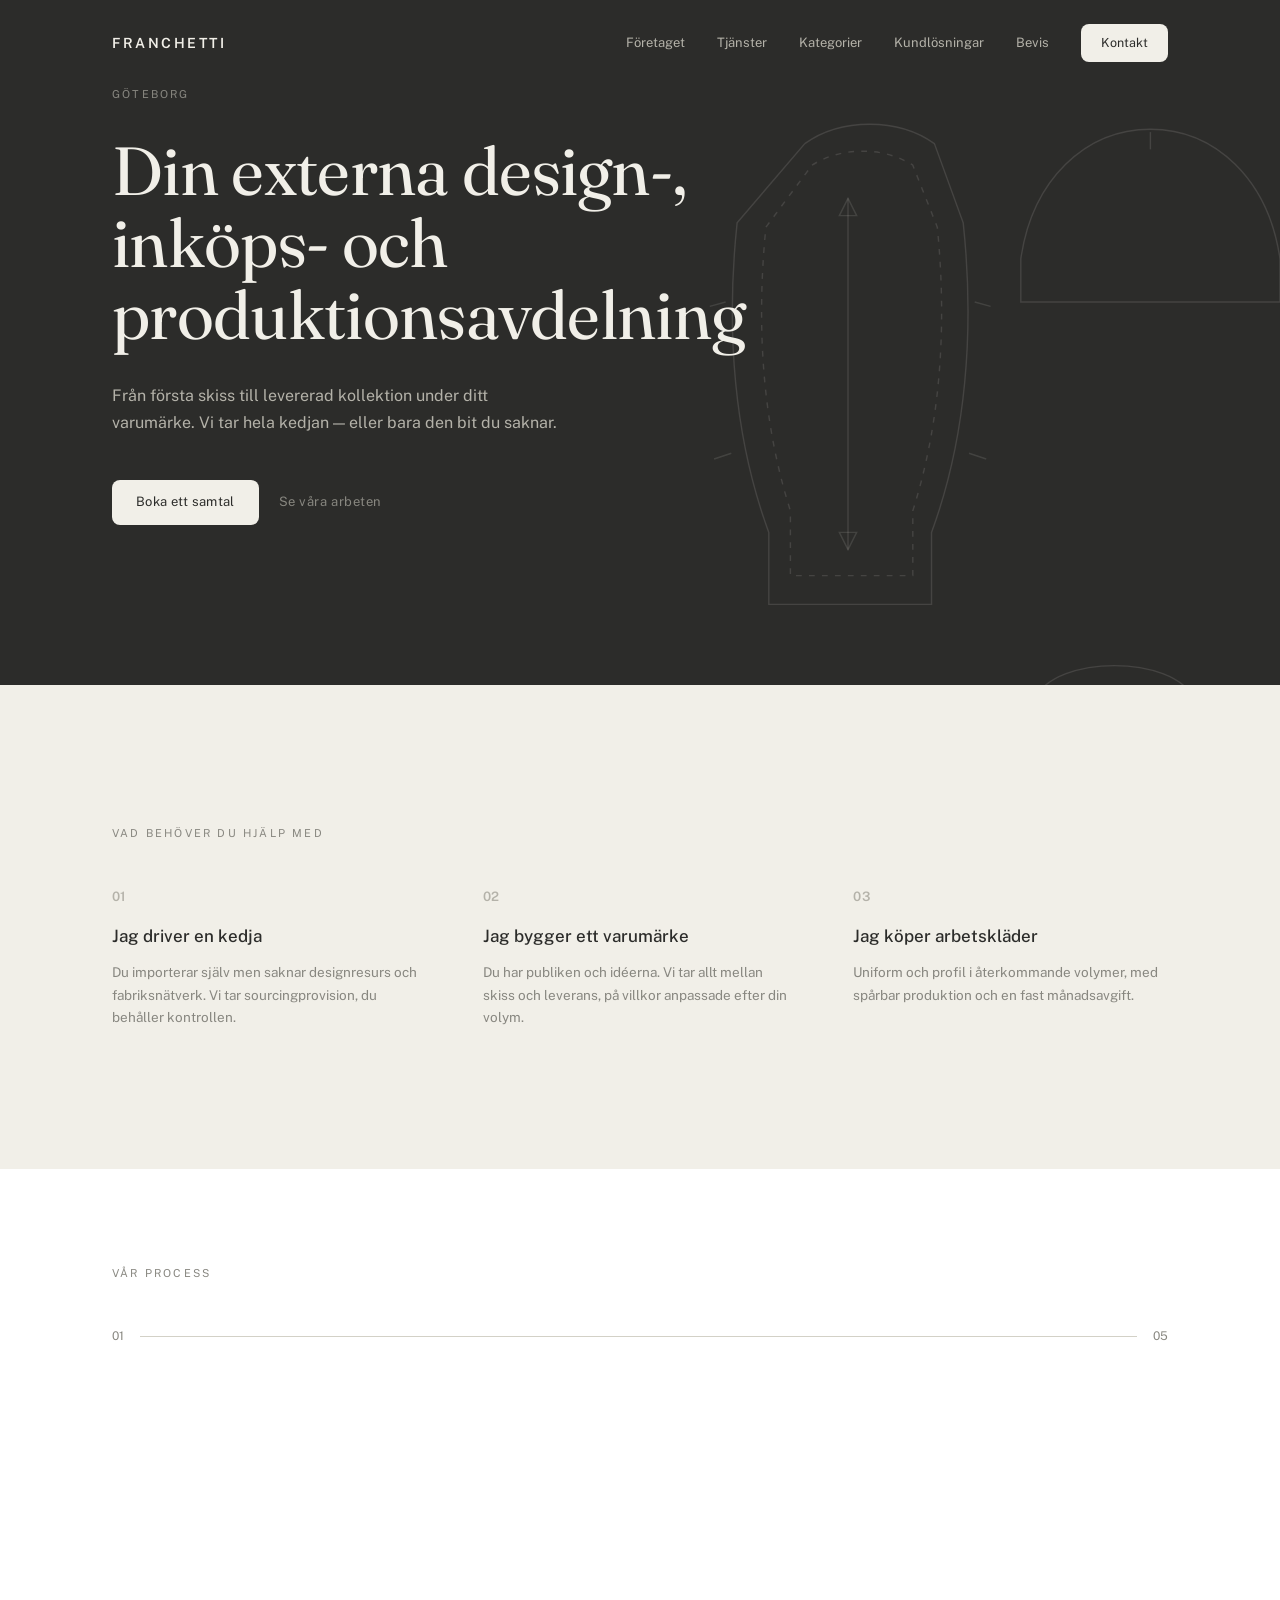
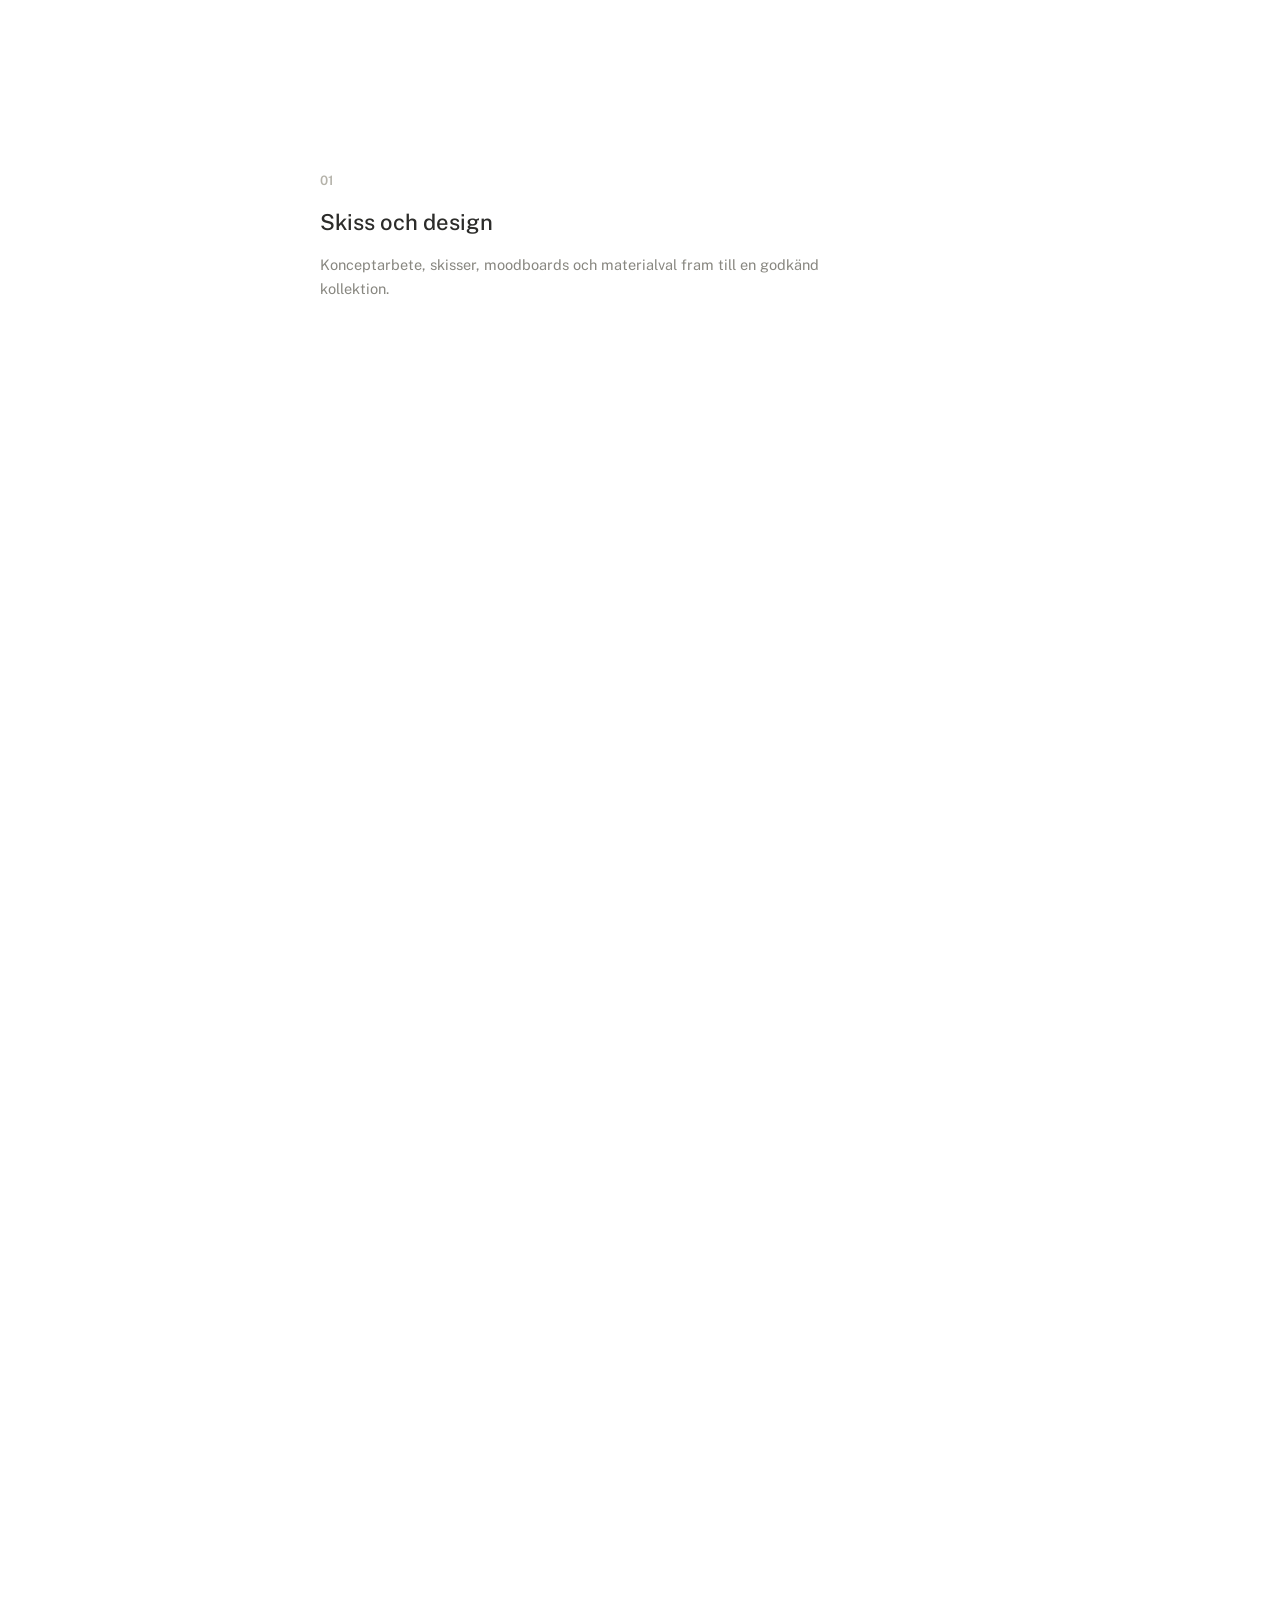
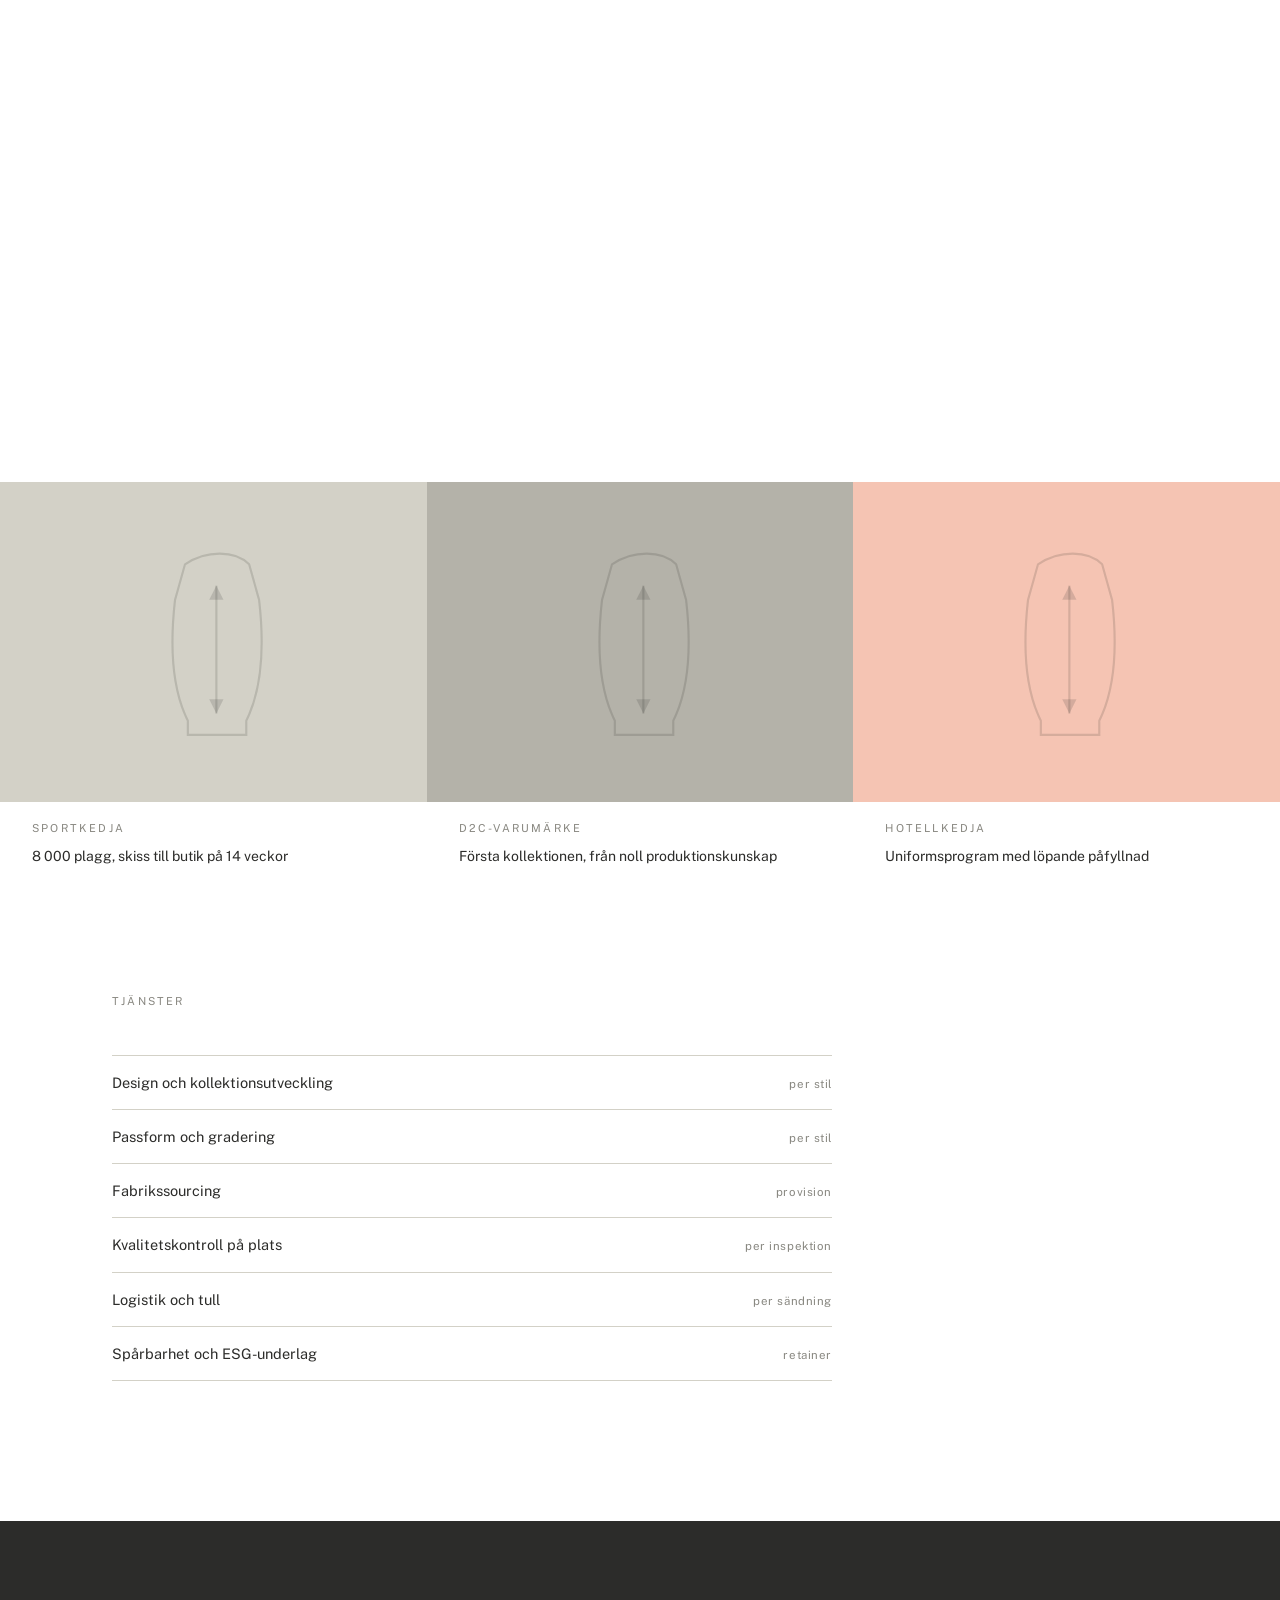
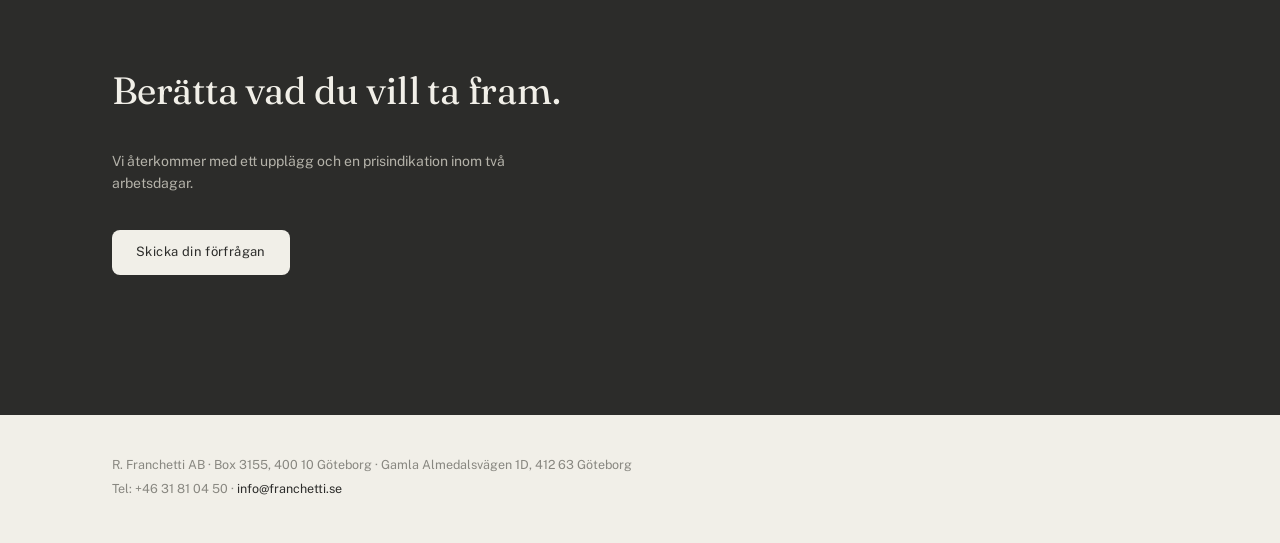
==== index.html @ 8bca6203 "Initial commit of Franchetti website Co-Authored-By: Claude Sonnet 5 <noreply@anthropic.com>" ====
<!DOCTYPE html>
<html lang="sv">
<head>
<meta charset="UTF-8">
<script>
(function(){
  var html = document.documentElement;
  html.classList.add('js');
  if (window.matchMedia && matchMedia('(prefers-reduced-motion: reduce)').matches) {
    html.classList.add('reduced-motion');
  }
})();
</script>
<meta name="viewport" content="width=device-width, initial-scale=1.0">
<link rel="icon" type="image/svg+xml" href="data:image/svg+xml,%3Csvg%20xmlns%3D%27http%3A//www.w3.org/2000/svg%27%20viewBox%3D%270%200%2032%2032%27%3E%3Crect%20width%3D%2732%27%20height%3D%2732%27%20rx%3D%277%27%20fill%3D%27%232C2C2A%27/%3E%3Cpath%20d%3D%27M16%207%20L16%2025%27%20stroke%3D%27%23F1EFE8%27%20stroke-width%3D%272%27/%3E%3Cpath%20d%3D%27M16%207%20L12.5%2013%20L19.5%2013%20Z%27%20fill%3D%27%23F1EFE8%27/%3E%3Cpath%20d%3D%27M16%2025%20L12.5%2019%20L19.5%2019%20Z%27%20fill%3D%27%23F1EFE8%27/%3E%3C/svg%3E">
<title>Franchetti — Design-, inköps- och produktionspartner för klädmärken</title>
<meta name="description" content="Franchetti är en svensk private label-partner baserad i Göteborg. Vi hjälper klädföretag att utveckla, sourca och producera kollektioner under eget varumärke — design, fabrikssourcing, kvalitetskontroll och logistik i en helhet.">
<link rel="preconnect" href="https://fonts.googleapis.com">
<link rel="preconnect" href="https://fonts.gstatic.com" crossorigin>
<link href="https://fonts.googleapis.com/css2?family=Public+Sans:wght@400;500;600&family=Fraunces:opsz,wght@9..144,300..560&display=swap" rel="stylesheet">
<link rel="stylesheet" href="style.css">

<!-- Grundläggande Organization-schema. Lägg till "logo" och "foundingDate"
     när ni har en riktig logotyp-URL och har verifierat grundåret. -->
<script type="application/ld+json">
{
  "@context": "https://schema.org",
  "@type": "Organization",
  "name": "R. Franchetti AB",
  "url": "https://franchetti.se",
  "description": "Svensk private label-partner för design, produktutveckling, sourcing och produktion av kläder. Baserad i Göteborg.",
  "address": {
    "@type": "PostalAddress",
    "streetAddress": "Gamla Almedalsvägen 1D",
    "postalCode": "412 63",
    "addressLocality": "Göteborg",
    "addressCountry": "SE"
  },
  "telephone": "+46-31-810450",
  "email": "info@franchetti.se"
}
</script>

<script type="application/ld+json">
{
  "@context": "https://schema.org",
  "@type": "LocalBusiness",
  "name": "R. Franchetti AB",
  "url": "https://franchetti.se",
  "telephone": "+46-31-810450",
  "email": "info@franchetti.se",
  "address": {
    "@type": "PostalAddress",
    "streetAddress": "Gamla Almedalsvägen 1D",
    "postalCode": "412 63",
    "addressLocality": "Göteborg",
    "addressCountry": "SE"
  }
}
</script>

<!-- FAQPage-schema. Frågorna speglar innehåll som redan finns på sajten
     (tjänster.html, kundlösningar.html, kategorier.html, kontakt.html) —
     inga nya påståenden, bara samma fakta i fråga/svar-format. -->
<script type="application/ld+json">
{
  "@context": "https://schema.org",
  "@type": "FAQPage",
  "mainEntity": [
    {
      "@type": "Question",
      "name": "Vad gör Franchetti?",
      "acceptedAnswer": {
        "@type": "Answer",
        "text": "Franchetti är en Göteborgsbaserad private label-partner för klädföretag: design, produktutveckling, fabrikssourcing, kvalitetskontroll, logistik och hållbarhetsdokumentation, levererat under kundens eget varumärke."
      }
    },
    {
      "@type": "Question",
      "name": "Tar Franchetti hela kollektioner eller bara delar av processen?",
      "acceptedAnswer": {
        "@type": "Answer",
        "text": "Båda delarna. Franchetti tar hela kedjan från skiss till levererad kollektion, eller bara den del kunden saknar, till exempel enbart fabrikssourcing eller enbart kvalitetskontroll."
      }
    },
    {
      "@type": "Question",
      "name": "Vilka klädkategorier jobbar Franchetti med?",
      "acceptedAnswer": {
        "@type": "Answer",
        "text": "Sex kategorier: damkläder, herrkläder, barnkläder, sportkläder, ytterkläder samt underkläder och accessoarer."
      }
    },
    {
      "@type": "Question",
      "name": "Vilka tjänster erbjuder Franchetti?",
      "acceptedAnswer": {
        "@type": "Answer",
        "text": "Design och kollektionsutveckling, passform och gradering, fabrikssourcing, kvalitetskontroll på plats, logistik och tull, samt spårbarhet och ESG-underlag för hållbarhetsrapportering."
      }
    },
    {
      "@type": "Question",
      "name": "Vilka kundlösningar erbjuder Franchetti?",
      "acceptedAnswer": {
        "@type": "Answer",
        "text": "Tre spår: Agentmodellen för kedjor med egen import, Grossist 2.0 för växande varumärken utan egen importkapacitet, och Retainer för uniform- och arbetsklädeskunder med återkommande volymer."
      }
    },
    {
      "@type": "Question",
      "name": "Hur startar man ett projekt med Franchetti?",
      "acceptedAnswer": {
        "@type": "Answer",
        "text": "Via kontaktformuläret eller e-post till info@franchetti.se. Franchetti återkommer med ett upplägg och en prisindikation inom två arbetsdagar."
      }
    },
    {
      "@type": "Question",
      "name": "Var är Franchetti baserat?",
      "acceptedAnswer": {
        "@type": "Answer",
        "text": "Franchetti har sin verksamhet på Gamla Almedalsvägen 1D, 412 63 Göteborg, Sverige."
      }
    },
    {
      "@type": "Question",
      "name": "Hur kontaktar man Franchetti?",
      "acceptedAnswer": {
        "@type": "Answer",
        "text": "Telefon +46 31 81 04 50 eller e-post info@franchetti.se."
      }
    }
  ]
}
</script>
</head>
<body>

<a class="skip-link" href="#main">Hoppa till innehåll</a>

<header class="site-header">
  <div class="wrap header-inner">
    <a href="/" class="wordmark">FRANCHETTI</a>
    <nav aria-label="Huvudmeny">
      <a href="/foretaget.html">Företaget</a>
      <a href="/tjanster.html">Tjänster</a>
      <a href="/kategorier.html">Kategorier</a>
      <a href="/kundlosningar.html">Kundlösningar</a>
      <a href="/bevis.html">Bevis</a>
      <a href="/kontakt.html" class="nav-cta">Kontakt</a>
    </nav>
  </div>
</header>

<main id="main">

  <section class="hero">
    <!-- Decorative pattern-piece linework: real garment construction geometry
         (bodice block, sleeve cap, collar — grainline, notches, seam
         allowance), not stock imagery or an illustration of a product.
         Inert without JS: renders fully drawn-in at low opacity. -->
    <svg class="hero-motif" viewBox="0 0 500 600" aria-hidden="true" focusable="false">
      <!-- Bodice front block -->
      <path id="motif-bodice" class="hero-motif-line" d="M170,40 C195,22 235,22 260,40 L280,95 C288,170 282,245 258,310 L258,360 L145,360 L145,310 C121,245 115,170 123,95 Z" stroke-width="1.25" />
      <!-- Seam allowance, marked inside the cut line (static, not drawn-on) -->
      <path class="hero-motif-line hero-motif-dashed" d="M175,55 C195,42 225,42 245,55 L262,98 C269,168 264,235 245,295 L245,340 L160,340 L160,295 C141,235 136,168 143,98 Z" stroke-dasharray="4 5" />
      <!-- Grainline, arrowed both ends per pattern-making convention -->
      <path id="motif-grainline" class="hero-motif-line" d="M200,78 L200,322" />
      <path class="hero-motif-line" d="M200,78 L194,90 L206,90 Z" fill="rgba(241,239,232,.12)" stroke="none" />
      <path class="hero-motif-line" d="M200,322 L194,310 L206,310 Z" fill="rgba(241,239,232,.12)" stroke="none" />
      <!-- Notches -->
      <path class="hero-motif-line" d="M115,150 L104,153" />
      <path class="hero-motif-line" d="M288,150 L299,153" />
      <path class="hero-motif-line" d="M119,255 L107,259" />
      <path class="hero-motif-line" d="M284,255 L296,259" />
      <!-- Sleeve cap -->
      <g transform="translate(320,30)">
        <path id="motif-sleeve" class="hero-motif-line" d="M0,90 C8,35 45,0 90,0 C135,0 172,35 180,90 L180,120 L0,120 Z" stroke-width="1.25" />
        <path class="hero-motif-line" d="M90,2 L90,14" />
      </g>
      <!-- Collar -->
      <g transform="translate(330,400)">
        <path id="motif-collar" class="hero-motif-line" d="M0,25 C15,-5 95,-5 110,25 C98,42 82,50 55,50 C28,50 12,42 0,25 Z" stroke-width="1.25" />
      </g>
    </svg>
    <div class="wrap">
      <p class="eyebrow">Göteborg</p>
      <h1>Din externa design-, inköps- och produktionsavdelning</h1>
      <p class="hero-lead">Från första skiss till levererad kollektion under ditt varumärke. Vi tar hela kedjan — eller bara den bit du saknar.</p>
      <div class="hero-actions">
        <a href="/kontakt.html" class="link-cta light">Boka ett samtal</a>
        <a href="/bevis.html" class="link-quiet">Se våra arbeten</a>
      </div>
    </div>
    <!-- Statistikrad borttagen tills verifierade tal finns (grundår, antal fabriker, ledtid) — se README.md -->
  </section>

  <section class="segments" aria-labelledby="segments-heading">
    <div class="wrap">
      <h2 id="segments-heading" class="eyebrow-heading">Vad behöver du hjälp med</h2>
      <div class="segment-grid">
        <article>
          <span class="segment-num">01</span>
          <h3>Jag driver en kedja</h3>
          <p>Du importerar själv men saknar designresurs och fabriksnätverk. Vi tar sourcingprovision, du behåller kontrollen.</p>
        </article>
        <article>
          <span class="segment-num">02</span>
          <h3>Jag bygger ett varumärke</h3>
          <p>Du har publiken och idéerna. Vi tar allt mellan skiss och leverans, på villkor anpassade efter din volym.</p>
        </article>
        <article>
          <span class="segment-num">03</span>
          <h3>Jag köper arbetskläder</h3>
          <p>Uniform och profil i återkommande volymer, med spårbar produktion och en fast månadsavgift.</p>
        </article>
      </div>
    </div>
  </section>

  <section class="process" aria-labelledby="process-heading">
    <div class="wrap">
      <h2 id="process-heading" class="eyebrow-heading" data-reveal>Vår process</h2>
      <div class="process-progress" aria-hidden="true">
        <span class="process-progress-num process-progress-current">01</span>
        <div class="process-progress-track"><div class="process-progress-fill"></div></div>
        <span class="process-progress-num">05</span>
      </div>
      <div class="process-pin">
        <div class="process-steps">
          <div class="process-step">
            <span class="process-step-num">01</span>
            <h3>Skiss och design</h3>
            <p>Konceptarbete, skisser, moodboards och materialval fram till en godkänd kollektion.</p>
          </div>
          <div class="process-step">
            <span class="process-step-num">02</span>
            <h3>Sourcing och fabriksval</h3>
            <p>Val av rätt fabrik i vårt nätverk, prisförhandling och kontraktshantering.</p>
          </div>
          <div class="process-step">
            <span class="process-step-num">03</span>
            <h3>Produktion</h3>
            <p>Tillverkning i den valda fabriken, enligt godkänd design, materialspecifikation och tidsplan.</p>
          </div>
          <div class="process-step">
            <span class="process-step-num">04</span>
            <h3>Kvalitetskontroll</h3>
            <p>Fabriksinspektion inför och under produktion, enligt de kontrollpunkter som är relevanta för produkttypen.</p>
          </div>
          <div class="process-step">
            <span class="process-step-num">05</span>
            <h3>Leverans</h3>
            <p>Fraktbokning, dokumentation och tullhantering från fabrik till ert lager eller er butik.</p>
          </div>
        </div>
      </div>
    </div>
  </section>

  <section class="cases" aria-labelledby="cases-heading">
    <h2 id="cases-heading" class="sr-only">Utvalda arbeten</h2>
    <div class="case-grid">
      <!-- Ersätt case-image-blocken med riktiga produktfoton (img-taggar) när de finns -->
      <figure class="case-item">
        <div class="case-image case-image--a" role="img" aria-label="Platshållare för produktbild, sportkollektion"></div>
        <figcaption>
          <span class="eyebrow">Sportkedja</span>
          <p>8 000 plagg, skiss till butik på 14 veckor</p>
        </figcaption>
      </figure>
      <figure class="case-item">
        <div class="case-image case-image--b" role="img" aria-label="Platshållare för produktbild, D2C-kollektion"></div>
        <figcaption>
          <span class="eyebrow">D2C-varumärke</span>
          <p>Första kollektionen, från noll produktionskunskap</p>
        </figcaption>
      </figure>
      <figure class="case-item">
        <div class="case-image case-image--c" role="img" aria-label="Platshållare för produktbild, uniformsprogram"></div>
        <figcaption>
          <span class="eyebrow">Hotellkedja</span>
          <p>Uniformsprogram med löpande påfyllnad</p>
        </figcaption>
      </figure>
    </div>
  </section>

  <!-- PLACEHOLDER: grayscale customer-logo strip goes here once real logos
       exist (see README.md "platshållare" list). No fabricated customer
       names/logos — leave this section out entirely until real ones are
       supplied, then add a simple flex/grid row of <img> logos here. -->

  <section class="services" aria-labelledby="services-heading">
    <div class="wrap">
      <h2 id="services-heading" class="eyebrow-heading">Tjänster</h2>
      <ul class="service-list">
        <li><span>Design och kollektionsutveckling</span><span class="service-price">per stil</span></li>
        <li><span>Passform och gradering</span><span class="service-price">per stil</span></li>
        <li><span>Fabrikssourcing</span><span class="service-price">provision</span></li>
        <li><span>Kvalitetskontroll på plats</span><span class="service-price">per inspektion</span></li>
        <li><span>Logistik och tull</span><span class="service-price">per sändning</span></li>
        <li><span>Spårbarhet och ESG-underlag</span><span class="service-price">retainer</span></li>
      </ul>
    </div>
  </section>

  <section class="cta">
    <div class="wrap">
      <h2>Berätta vad du vill ta fram.</h2>
      <p>Vi återkommer med ett upplägg och en prisindikation inom två arbetsdagar.</p>
      <a href="/kontakt.html" class="link-cta light">Skicka din förfrågan</a>
    </div>
  </section>

</main>

<footer class="site-footer">
  <div class="wrap">
    <p>R. Franchetti AB · Box 3155, 400 10 Göteborg · Gamla Almedalsvägen 1D, 412 63 Göteborg</p>
    <p>Tel: +46 31 81 04 50 · <a href="mailto:info@franchetti.se">info@franchetti.se</a></p>
  </div>
</footer>

<script src="vendor/gsap.min.js" defer></script>
<script src="vendor/ScrollTrigger.min.js" defer></script>
<script src="vendor/SplitText.min.js" defer></script>
<script src="vendor/lenis.min.js" defer></script>
<script src="js/site.js" defer></script>
<script src="js/home.js" defer></script>
</body>
</html>
---- style.css ----
:root {
  --dark: #2C2C2A;
  --dark-hover: #45453F;
  --cream: #F1EFE8;
  --white: #FFFFFF;
  --teal: #0F6E56;
  --teal-dark: #085041;
  --teal-bg: #E1F5EE;
  --grey-light: #B4B2A9;
  --grey: #888780;
  --grey-border: #D3D1C7;
  --error: #A6432F;
  --font-sans: 'Public Sans', -apple-system, BlinkMacSystemFont, 'Segoe UI', Roboto, Helvetica, Arial, sans-serif;
  --font-serif: 'Fraunces', Georgia, 'Times New Roman', serif;

  --space-sm: 24px;
  --space-md: 56px;
  --space-lg: 96px;
  --space-xl: 140px;

  --ease-out: cubic-bezier(0.23, 1, 0.32, 1);
  --ease-in-out: cubic-bezier(0.77, 0, 0.175, 1);
}

* { box-sizing: border-box; margin: 0; padding: 0; }

/* No scroll-behavior:smooth – Lenis (see /js/site.js) owns smooth scroll;
   the two fighting produces stutter. */

body {
  font-family: var(--font-sans);
  color: var(--dark);
  line-height: 1.6;
  -webkit-font-smoothing: antialiased;
}

.wrap {
  max-width: 1120px;
  margin: 0 auto;
  padding: 0 32px;
}

a { color: inherit; text-decoration: none; }

a:focus-visible,
button:focus-visible,
input:focus-visible,
textarea:focus-visible {
  outline: 2px solid var(--teal);
  outline-offset: 3px;
}

/* Skip link: first focusable element on every page, ahead of the 6-item
   nav. Off-screen until keyboard focus lands on it, then docked top-left. */
.skip-link {
  position: absolute;
  top: -100%;
  left: 12px;
  z-index: 100;
  background: var(--cream);
  color: var(--dark);
  padding: 10px 18px;
  border-radius: 0 0 8px 8px;
  font-size: 13px;
  letter-spacing: .02em;
  transition: top 160ms var(--ease-out);
}
.skip-link:focus-visible {
  top: 0;
  outline: 2px solid var(--teal);
  outline-offset: -2px;
}

/* Scroll-reveal gating: content is visible by default (no-JS, crawlers,
   reduced-motion all see the final state immediately). Only hidden when
   JS is confirmed running AND the user has no reduced-motion preference –
   see the head-gating script on every page and /js/site.js. */
html.js:not(.reduced-motion) [data-reveal] {
  opacity: 0;
  transform: translateY(12px);
}
html.js:not(.reduced-motion) [data-reveal-group] > * {
  opacity: 0;
  transform: translateY(12px);
}

.sr-only {
  position: absolute;
  width: 1px; height: 1px;
  overflow: hidden;
  clip: rect(0 0 0 0);
  white-space: nowrap;
}

.eyebrow {
  font-size: 11px;
  letter-spacing: .2em;
  color: var(--grey);
  text-transform: uppercase;
}

/* Header */
.site-header { background: var(--dark); }
.header-inner {
  display: flex;
  align-items: center;
  justify-content: space-between;
  padding: 24px 32px;
}
.wordmark {
  font-size: 14px;
  font-weight: 600;
  letter-spacing: .18em;
  color: var(--cream);
}
.site-header nav { display: flex; align-items: center; gap: 32px; font-size: 13px; }
.site-header nav a { color: var(--grey-light); transition: color 160ms var(--ease-out); }
@media (hover: hover) and (pointer: fine) {
  .site-header nav a:hover { color: var(--cream); }
}
.site-header nav a.nav-cta {
  background: var(--cream);
  color: var(--dark);
  padding: 9px 20px;
  border-radius: 8px;
  font-size: 12.5px;
  transition: background 160ms var(--ease-out), transform 120ms var(--ease-out);
}
@media (hover: hover) and (pointer: fine) {
  .site-header nav a.nav-cta:hover { background: var(--white); color: var(--dark); }
}
.site-header nav a.nav-cta:active { transform: scale(0.97); }

/* Hero */
.hero { position: relative; overflow: hidden; background: var(--dark); padding-bottom: var(--space-lg); }
.hero > .wrap { position: relative; z-index: 1; }
.hero .eyebrow { margin-bottom: 30px; }
.hero h1 {
  font-family: var(--font-serif);
  font-weight: 400;
  font-size: clamp(40px, 6vw, 68px);
  letter-spacing: -.01em;
  line-height: 1.06;
  color: var(--cream);
  max-width: 700px;
  margin-bottom: 32px;
}
/* Backdrop pattern-piece motif – see /js/home.js for the draw-on animation.
   Purely decorative/inert without JS: sits at its final drawn-in state. */
.hero-motif {
  position: absolute;
  top: 0;
  right: 0;
  width: min(60vw, 720px);
  height: auto;
  z-index: 0;
  pointer-events: none;
}
.hero-motif-line {
  fill: none;
  stroke: rgba(241, 239, 232, 0.12);
  stroke-width: 1;
}
.hero-lead {
  font-size: 16px;
  line-height: 1.7;
  color: var(--grey-light);
  max-width: 460px;
  margin-bottom: 44px;
}
.hero-actions {
  display: flex;
  gap: 20px;
  align-items: center;
  flex-wrap: wrap;
  margin-bottom: 64px;
}
.link-cta {
  display: inline-block;
  background: var(--dark);
  color: var(--cream);
  padding: 12px 24px;
  border-radius: 8px;
  font-size: 13px;
  letter-spacing: .03em;
  transition: background 160ms var(--ease-out), transform 120ms var(--ease-out);
}
@media (hover: hover) and (pointer: fine) {
  .link-cta:hover { background: var(--dark-hover); }
}
.link-cta:active { transform: scale(0.97); }
.link-cta.light { background: var(--cream); color: var(--dark); }
@media (hover: hover) and (pointer: fine) {
  .link-cta.light:hover { background: var(--white); }
}
.link-quiet { font-size: 13px; letter-spacing: .04em; color: var(--grey); transition: color 160ms var(--ease-out); }
@media (hover: hover) and (pointer: fine) {
  .link-quiet:hover { color: var(--cream); }
}

.stats-row {
  display: flex;
  gap: 64px;
  flex-wrap: wrap;
  padding-top: 48px;
  border-top: 1px solid rgba(241, 239, 232, 0.12);
}
.stat { display: flex; flex-direction: column; }
.stat-num { font-family: var(--font-sans); font-weight: 500; font-size: 23px; letter-spacing: -.01em; color: var(--cream); }
.stat-label {
  font-size: 10.5px;
  letter-spacing: .12em;
  text-transform: uppercase;
  color: var(--grey);
  margin-top: 6px;
}

/* Segments */
.segments { background: var(--cream); padding: var(--space-xl) 0; }
.eyebrow-heading {
  font-size: 11px;
  letter-spacing: .2em;
  color: var(--grey);
  text-transform: uppercase;
  font-weight: 400;
  margin-bottom: 44px;
}
.segment-grid { display: grid; grid-template-columns: repeat(3, 1fr); gap: 56px; }
.segment-num {
  font-family: var(--font-sans);
  font-weight: 600;
  font-size: 13px;
  letter-spacing: .02em;
  color: var(--grey-light);
  display: block;
  margin-bottom: 16px;
}
.segments h3 { font-size: 17px; font-weight: 500; margin-bottom: 10px; }
.segments p { font-size: 13.5px; color: var(--grey); line-height: 1.7; }

/* Cases */
.case-grid { display: grid; grid-template-columns: repeat(3, 1fr); }
.case-image {
  aspect-ratio: 4 / 3;
  /* Same pattern-piece linework system as the hero motif, recolored dark
     for contrast against these light placeholder fills – ties the "photo
     pending" placeholders into the same authored visual language instead
     of sitting as bare, unrelated color swatches. */
  background-repeat: no-repeat;
  background-position: center;
  background-size: 40% auto;
  background-image: url("data:image/svg+xml,%3Csvg%20xmlns%3D%27http%3A//www.w3.org/2000/svg%27%20viewBox%3D%270%200%20120%20140%27%3E%3Cpath%20d%3D%27M40%2C15%20C55%2C5%2075%2C5%2085%2C15%20L92%2C40%20C96%2C75%2093%2C105%2083%2C125%20L83%2C135%20L42%2C135%20L42%2C125%20C32%2C105%2029%2C75%2033%2C40%20Z%27%20fill%3D%27none%27%20stroke%3D%27rgba%2844%2C44%2C42%2C0.16%29%27%20stroke-width%3D%271.5%27/%3E%3Cpath%20d%3D%27M62%2C30%20L62%2C120%27%20stroke%3D%27rgba%2844%2C44%2C42%2C0.16%29%27%20stroke-width%3D%271.5%27/%3E%3Cpath%20d%3D%27M62%2C30%20L57%2C40%20L67%2C40%20Z%27%20fill%3D%27rgba%2844%2C44%2C42%2C0.16%29%27/%3E%3Cpath%20d%3D%27M62%2C120%20L57%2C110%20L67%2C110%20Z%27%20fill%3D%27rgba%2844%2C44%2C42%2C0.16%29%27/%3E%3C/svg%3E");
}
.case-image--a { background-color: #D3D1C7; }
.case-image--b { background-color: #B4B2A9; }
.case-image--c { background-color: #F5C4B3; }
.case-item figcaption { padding: 18px 32px 30px; }
.case-item .eyebrow { margin-bottom: 7px; display: block; }
.case-item p { font-size: 14px; }

/* Process narrative (index.html only) – pinned/scrubbed on desktop via
   ScrollTrigger (see /js/home.js), plain stacked flow everywhere else.
   Steps are never positioned absolutely unless JS actually adds
   [data-pinned], so the no-JS/mobile/reduced-motion state is just a
   normal, fully readable list. */
.process { background: var(--white); padding: var(--space-lg) 0; }
.process-progress {
  display: none; /* only meaningful alongside the pinned desktop sequence */
  align-items: center;
  gap: 16px;
  margin-bottom: 40px;
  font-size: 12px;
  color: var(--grey);
}
.process-progress-track { flex: 1; height: 1px; background: var(--grey-border); position: relative; }
.process-progress-fill { position: absolute; left: 0; top: 0; height: 100%; width: 0%; background: var(--dark); }
.process-step {
  padding: 40px 0;
  border-top: 1px solid var(--grey-border);
}
.process-step:last-child { border-bottom: 1px solid var(--grey-border); }
.process-step-num {
  font-family: var(--font-sans);
  font-weight: 600;
  font-size: 13px;
  letter-spacing: .02em;
  color: var(--grey-light);
  display: block;
  margin-bottom: 14px;
}
.process-step h3 { font-size: 22px; font-weight: 500; margin-bottom: 12px; }
.process-step p { font-size: 14.5px; color: var(--grey); line-height: 1.7; max-width: 520px; }

@media (min-width: 900px) {
  .process[data-pinned] .process-progress { display: flex; }
  .process[data-pinned] .process-pin {
    height: 100vh;
    display: flex;
    align-items: center;
    overflow: hidden;
  }
  .process[data-pinned] .process-steps { position: relative; width: 100%; }
  .process[data-pinned] .process-step {
    position: absolute;
    inset: 0;
    margin: auto;
    max-width: 640px;
    height: fit-content;
    border: none;
    padding: 0;
    opacity: 0;
    transition: opacity 220ms var(--ease-in-out);
  }
  .process[data-pinned] .process-step.is-active { opacity: 1; }
}

/* Services */
.services { padding: var(--space-lg) 0 var(--space-xl); background: var(--white); }
.service-list { list-style: none; max-width: 720px; }
.service-list li {
  display: flex;
  justify-content: space-between;
  align-items: baseline;
  padding: 15px 0;
  border-top: 1px solid var(--grey-border);
  font-size: 14.5px;
}
.service-list li:last-child { border-bottom: 1px solid var(--grey-border); }
.service-price { font-size: 11.5px; letter-spacing: .05em; color: var(--grey); white-space: nowrap; }

/* CTA */
.cta { background: var(--dark); padding: var(--space-xl) 0; }
.cta h2 {
  font-family: var(--font-serif);
  font-weight: 400;
  letter-spacing: -.005em;
  font-size: 38px;
  color: var(--cream);
  max-width: 480px;
  margin-bottom: 28px;
}
.cta p { font-size: 14px; color: var(--grey-light); max-width: 400px; margin-bottom: 36px; }

/* Footer */
.site-footer { background: var(--cream); padding: 40px 0; font-size: 12.5px; color: var(--grey); }
.site-footer p { margin-bottom: 4px; }
.site-footer a { color: var(--dark); }
@media (hover: hover) and (pointer: fine) {
  .site-footer a:hover { text-decoration: underline; }
}

/* Sub-page header */
.page-header { background: var(--dark); padding: var(--space-lg) 0 var(--space-md); }
.page-header h1 {
  font-family: var(--font-serif);
  font-weight: 400;
  letter-spacing: -.01em;
  font-size: clamp(34px, 5vw, 52px);
  line-height: 1.1;
  color: var(--cream);
  max-width: 680px;
  margin-bottom: 20px;
}
.page-header .lead { font-size: 14.5px; color: var(--grey-light); max-width: 480px; line-height: 1.7; }
.breadcrumb { font-size: 12px; color: var(--grey); margin-bottom: 20px; display: inline-block; transition: color 160ms var(--ease-out); }
@media (hover: hover) and (pointer: fine) {
  .breadcrumb:hover { color: var(--cream); }
}

/* Content sections on sub-pages */
.content-section { padding: var(--space-lg) 0; }
.content-section.alt { background: var(--cream); }
.content-section h2 {
  font-family: var(--font-sans);
  font-weight: 500;
  font-size: 26px;
  margin-bottom: 28px;
}
.content-section p { font-size: 14.5px; line-height: 1.75; color: var(--dark); max-width: 640px; margin-bottom: 16px; }
.content-section .placeholder-note {
  font-size: 12.5px;
  color: var(--dark);
  background: var(--teal-bg);
  padding: 14px 18px;
  max-width: 640px;
  border-left: 2px solid var(--teal);
  border-radius: 0 6px 6px 0;
}

/* Inline "fill me in" marker for template content (e.g. team cards
   awaiting real names/bios). Visually distinct from real copy so it's
   easy to find and replace before publishing. */
.todo {
  font-style: italic;
  color: var(--grey);
  border-bottom: 1px dashed var(--grey-border);
}

/* Service detail list (Tjänster) */
.service-detail-list { max-width: 780px; }
.service-detail {
  border-top: 1px solid var(--grey-border);
  padding: 24px 0;
  display: grid;
  grid-template-columns: 1fr 2fr auto;
  gap: 24px;
  align-items: start;
}
.service-detail:last-child { border-bottom: 1px solid var(--grey-border); }
.service-detail h3 { font-size: 16px; font-weight: 500; }
.service-detail p { font-size: 13.5px; color: var(--grey); margin: 0; max-width: none; }
.service-detail .price-tag {
  font-size: 11px;
  letter-spacing: .05em;
  color: var(--dark);
  background: transparent;
  border: 1px solid var(--grey-border);
  padding: 5px 12px;
  border-radius: 20px;
  white-space: nowrap;
}

/* Track cards (Kundlösningar overview) */
.track-grid { display: grid; grid-template-columns: repeat(3, 1fr); gap: 40px; }
.track-card { border: 1px solid var(--grey-border); padding: 36px 28px; }
.track-card .eyebrow { display: block; margin-bottom: 10px; }
.track-card h3 { font-size: 17px; margin-bottom: 10px; }
.track-card p { font-size: 13.5px; color: var(--grey); margin-bottom: 18px; line-height: 1.65; }

/* Team / leadership profile variant of the track card */
.avatar-placeholder {
  width: 52px; height: 52px;
  border-radius: 50%;
  background: var(--teal-bg);
  color: var(--teal-dark);
  display: flex; align-items: center; justify-content: center;
  font-size: 12.5px; font-weight: 600; letter-spacing: .02em;
  margin-bottom: 20px;
}
.track-card .role {
  font-size: 12.5px;
  color: var(--teal-dark);
  letter-spacing: .02em;
  margin-bottom: 12px;
}
.track-card a.more { font-size: 12.5px; color: var(--dark); border-bottom: 1px solid var(--grey-border); padding-bottom: 3px; transition: border-color 160ms var(--ease-out); }
@media (hover: hover) and (pointer: fine) {
  .track-card a.more:hover { border-bottom-color: var(--dark); }
}

/* Track detail meta row */
.track-meta {
  display: flex; gap: 40px; flex-wrap: wrap;
  padding: 28px 0; border-top: 1px solid var(--grey-border); border-bottom: 1px solid var(--grey-border);
  margin: 8px 0 40px;
}
.track-meta div { min-width: 150px; }
.track-meta .label { font-size: 10.5px; letter-spacing: .12em; text-transform: uppercase; color: var(--grey); margin-bottom: 6px; }
.track-meta .value { font-size: 15px; }

/* Category list (Kategorier) */
.category-list { display: grid; grid-template-columns: repeat(3, 1fr); gap: 1px; background: var(--grey-border); }
.category-list li { list-style: none; background: var(--white); padding: 22px 24px; font-size: 15px; }

/* Contact page */
.contact-grid { display: grid; grid-template-columns: 1fr 1fr; gap: 64px; }
.contact-form label { display: block; font-size: 12px; color: var(--grey); margin-top: 18px; margin-bottom: 6px; }
.contact-form label:first-of-type { margin-top: 0; }
.contact-form input, .contact-form textarea {
  width: 100%; border: none; border-bottom: 1px solid var(--grey-border);
  background: transparent; padding: 8px 0; font-family: var(--font-sans); font-size: 14px; color: var(--dark);
  transition: border-color 160ms var(--ease-out);
}
.contact-form input:focus, .contact-form textarea:focus { outline: none; border-bottom-color: var(--teal); box-shadow: 0 1px 0 0 var(--teal); }
.contact-form input:focus-visible, .contact-form textarea:focus-visible { outline: 2px solid var(--teal); outline-offset: 4px; }
/* :user-invalid only flags a field once the visitor has interacted with it
   — never on page load, so an untouched required field never opens red. */
.contact-form input:user-invalid, .contact-form textarea:user-invalid { border-bottom-color: var(--error); box-shadow: 0 1px 0 0 var(--error); }
.contact-form button {
  margin-top: 28px; background: var(--dark); color: var(--cream); border: none;
  border-radius: 8px; padding: 12px 28px; font-size: 13px; letter-spacing: .04em; cursor: pointer;
  transition: background 160ms var(--ease-out), transform 120ms var(--ease-out);
}
@media (hover: hover) and (pointer: fine) {
  .contact-form button:hover { background: var(--dark-hover); }
}
.contact-form button:active { transform: scale(0.97); }
.contact-details .label { font-size: 10.5px; letter-spacing: .12em; text-transform: uppercase; color: var(--grey); margin-top: 24px; margin-bottom: 8px; }
.contact-details .label:first-child { margin-top: 0; }
.contact-details p { font-size: 15px; margin-bottom: 0; }

/* Responsive */
@media (max-width: 860px) {
  :root {
    --space-md: 40px;
    --space-lg: 64px;
    --space-xl: 88px;
  }
  .segment-grid, .case-grid, .track-grid, .category-list, .contact-grid { grid-template-columns: 1fr; }
  .header-inner { flex-wrap: wrap; gap: 12px; }
  .site-header nav { gap: 16px; flex-wrap: wrap; font-size: 11px; }
  .stats-row { gap: 32px; }
  .hero { padding-bottom: var(--space-md); }
  .wrap { padding: 0 20px; }
  .service-detail { grid-template-columns: 1fr; gap: 8px; }
  .contact-grid { gap: 40px; }
}
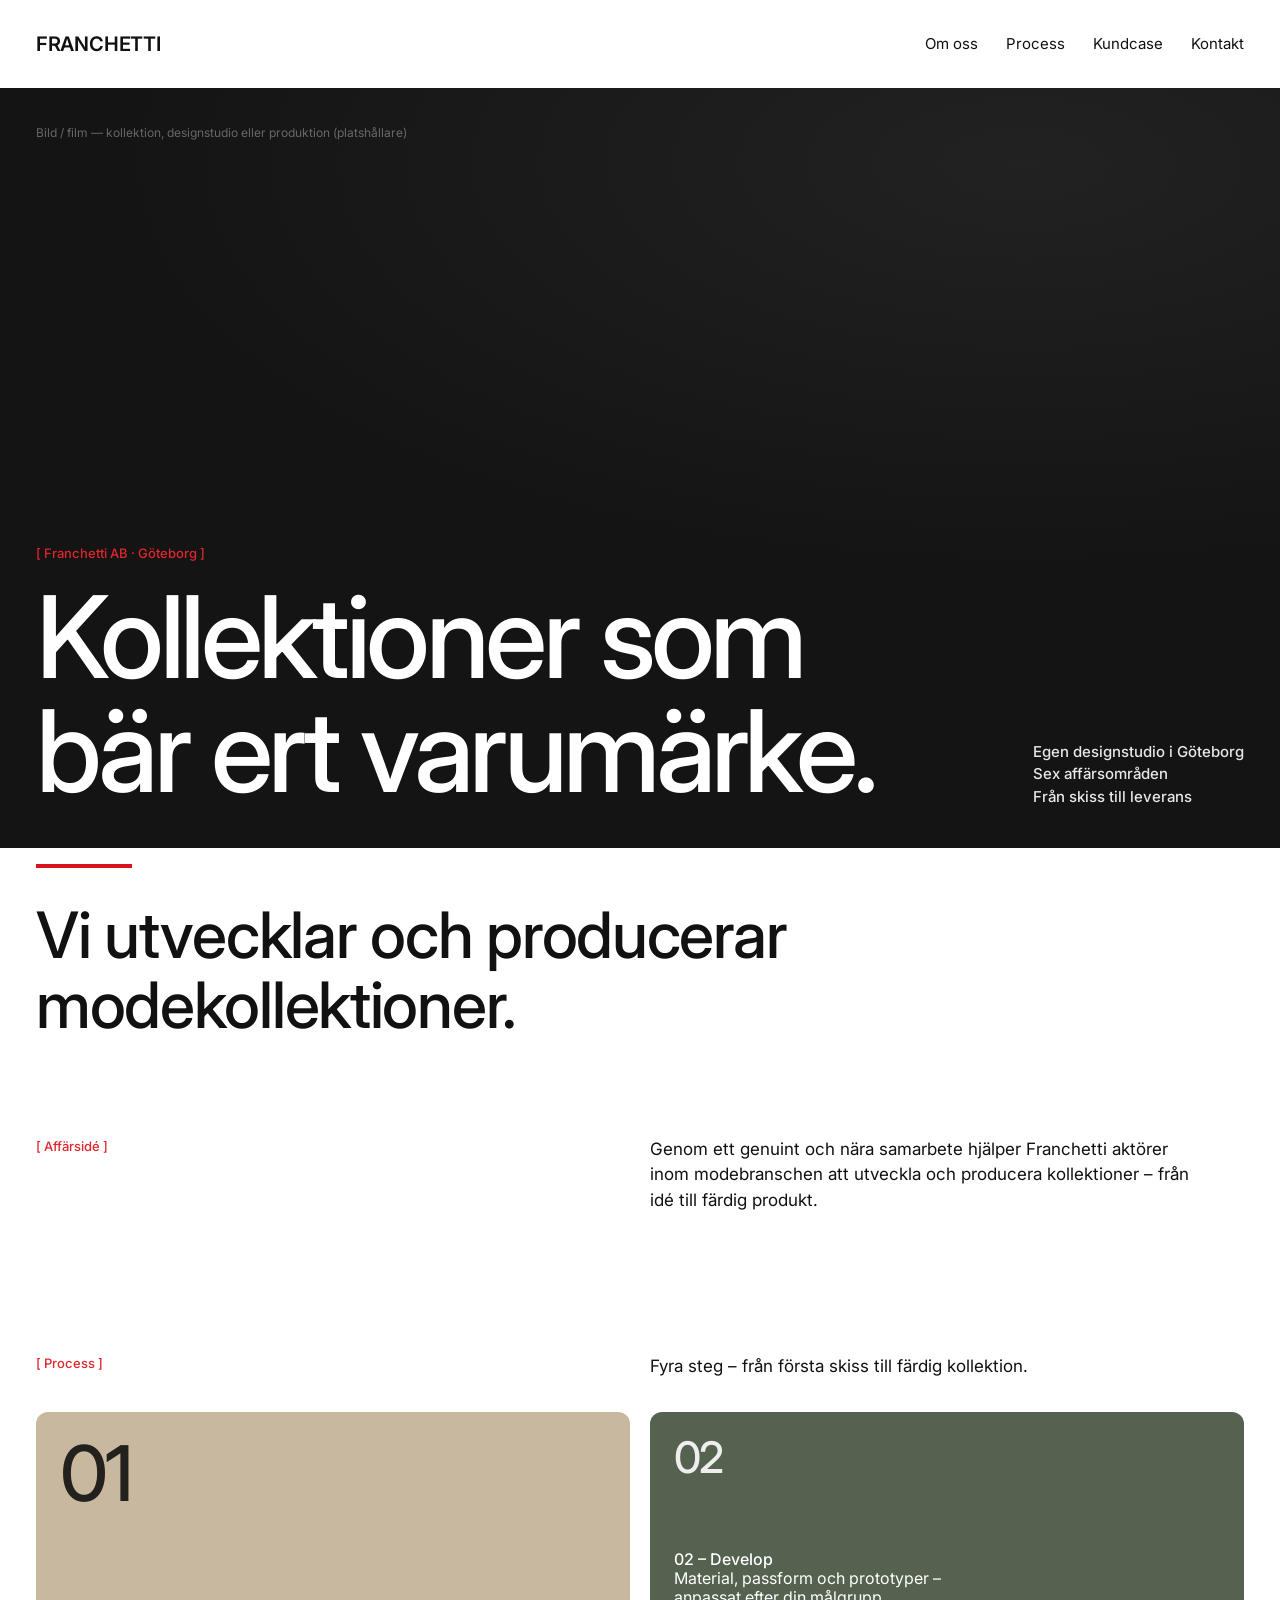
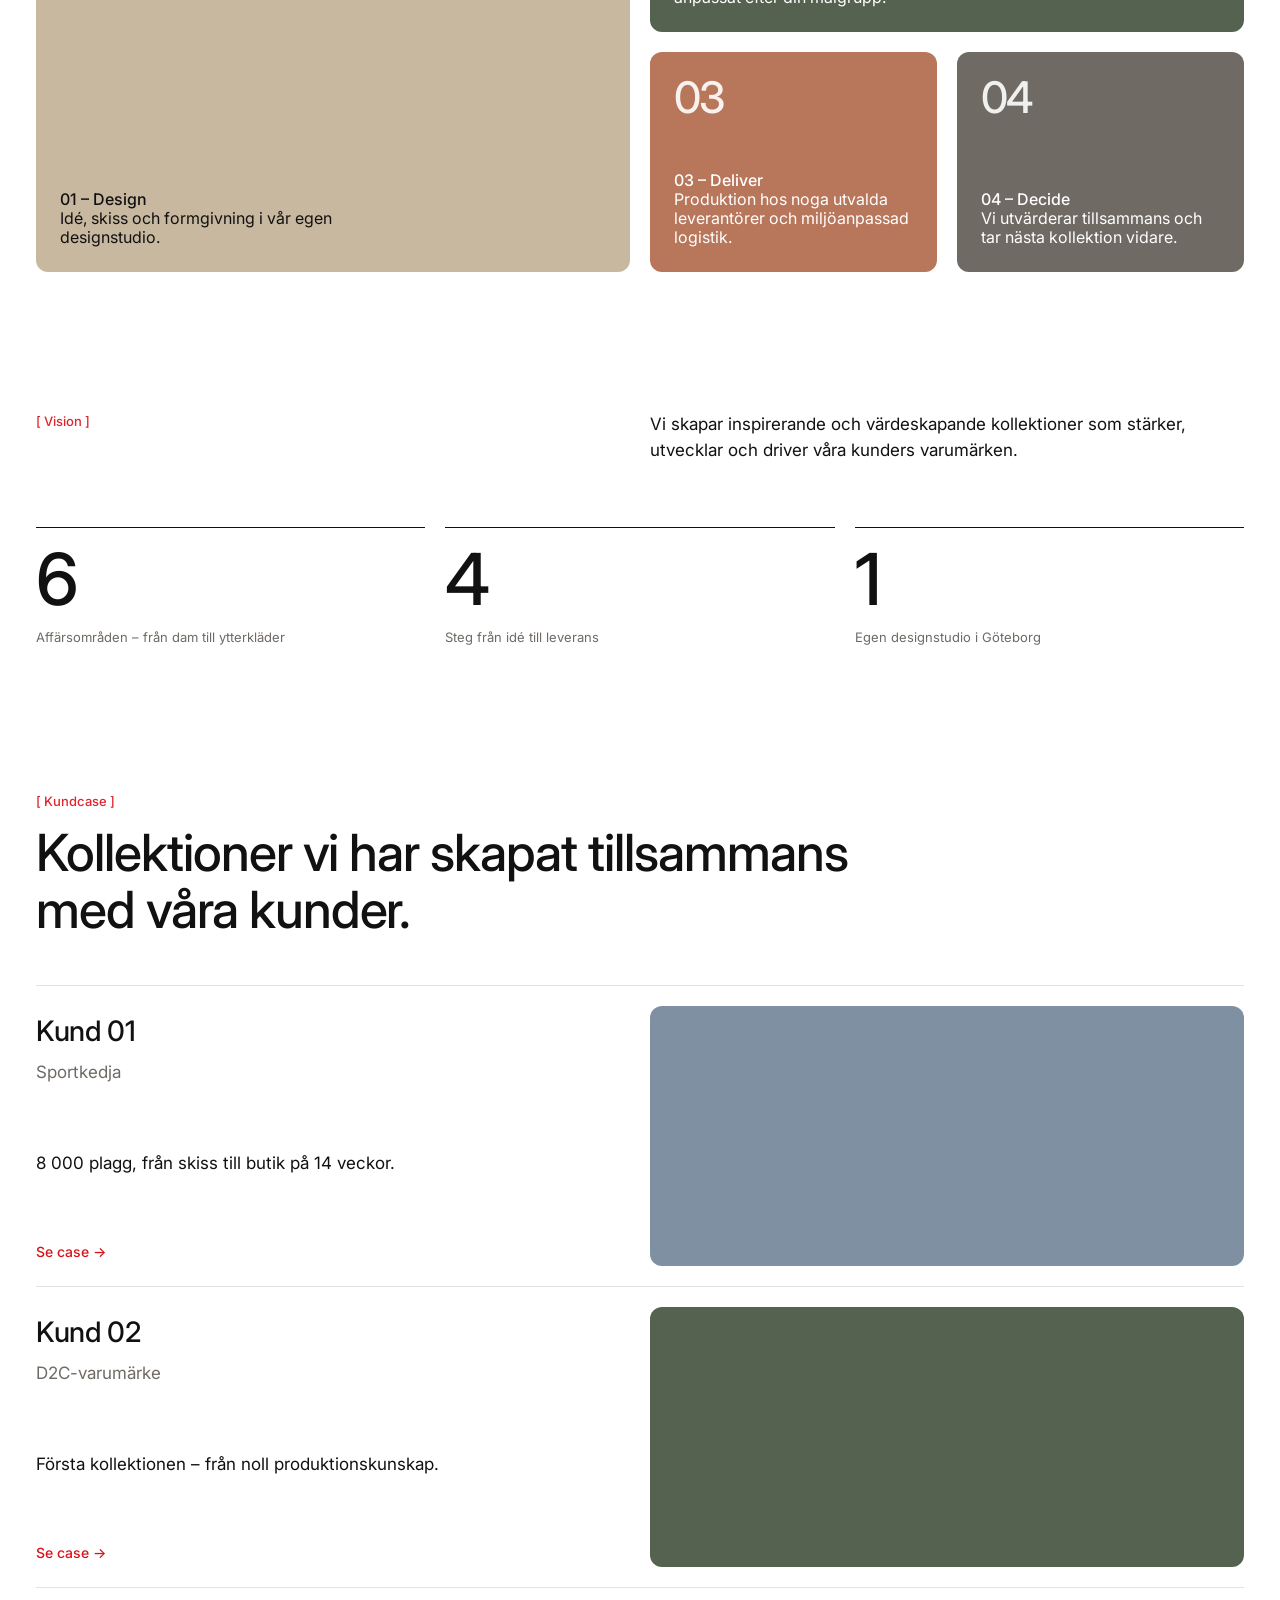
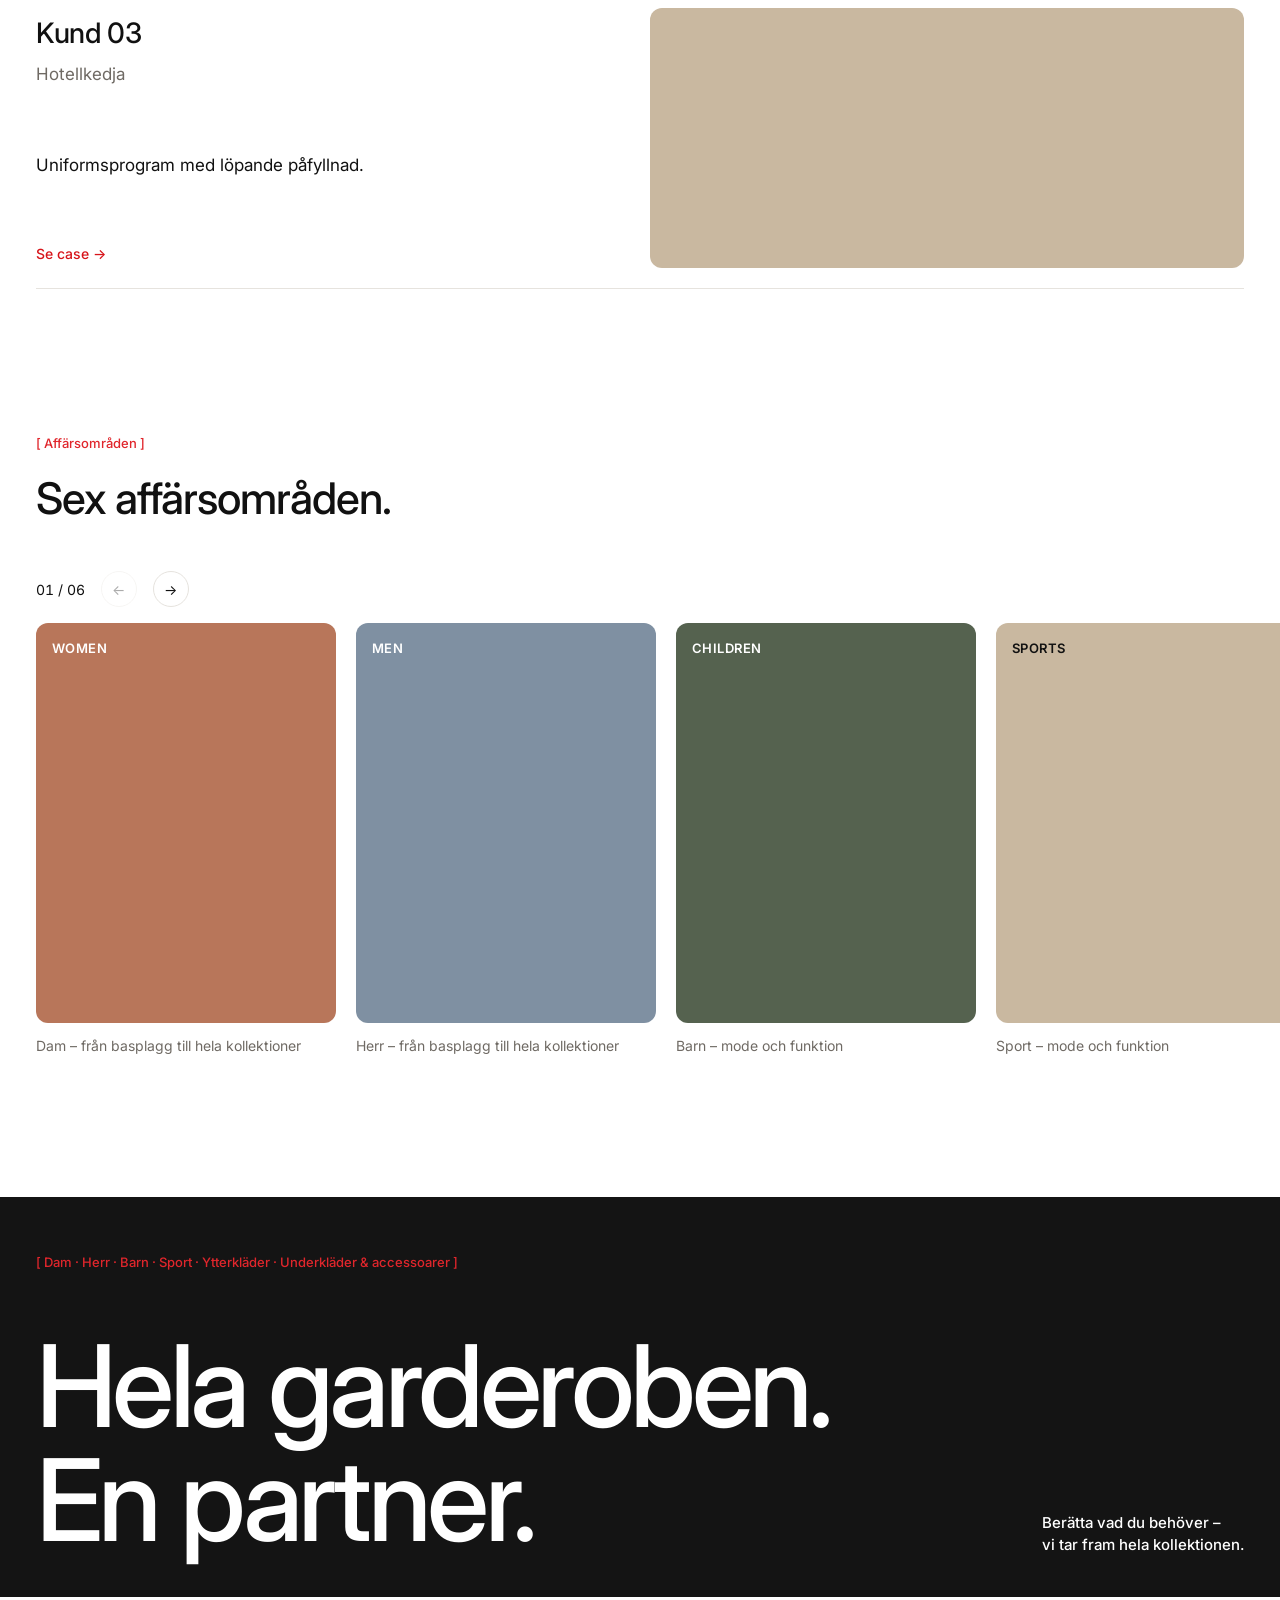
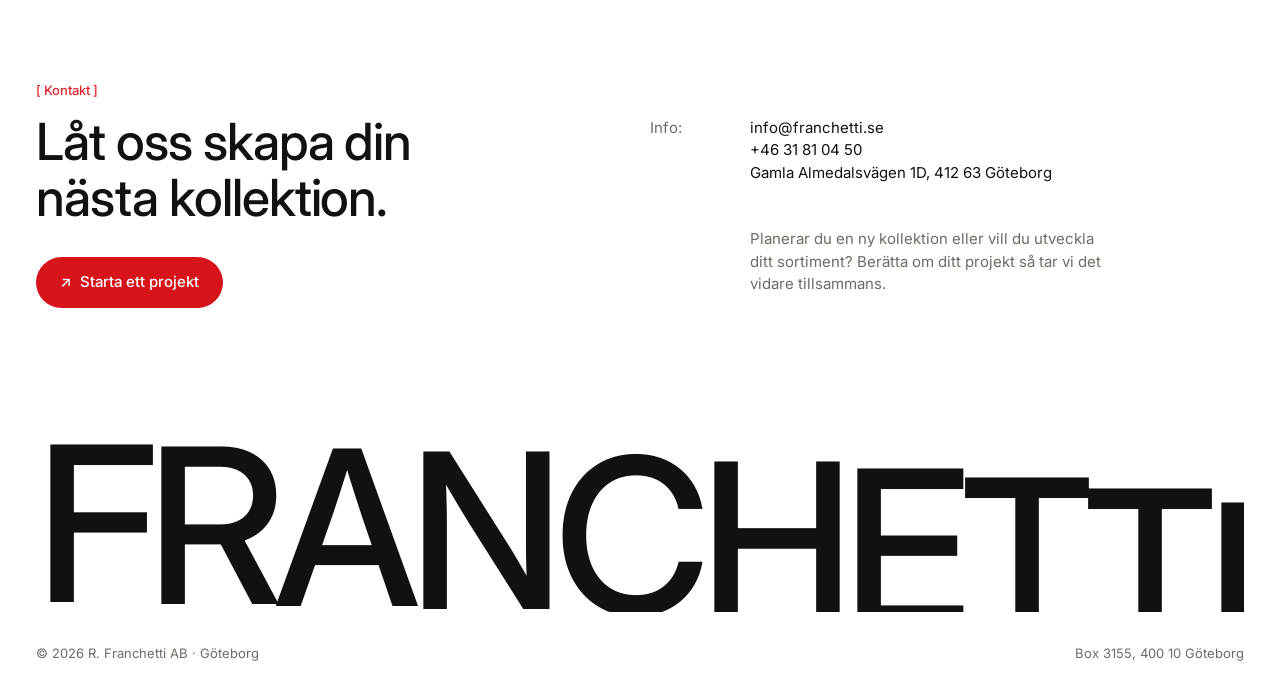
==== commit c5fc8a95: "Ny startsida enligt Figma-designen (Desktop 1440) Mörk hero med stor rubrik, bento-grid för processe" ====
--- a/index.html
+++ b/index.html
@@ -17,8 +17,8 @@
 <meta name="description" content="Franchetti är en svensk private label-partner baserad i Göteborg. Vi hjälper klädföretag att utveckla, sourca och producera kollektioner under eget varumärke — design, fabrikssourcing, kvalitetskontroll och logistik i en helhet.">
 <link rel="preconnect" href="https://fonts.googleapis.com">
 <link rel="preconnect" href="https://fonts.gstatic.com" crossorigin>
-<link href="https://fonts.googleapis.com/css2?family=Public+Sans:wght@400;500;600&family=Fraunces:opsz,wght@9..144,300..560&display=swap" rel="stylesheet">
-<link rel="stylesheet" href="style.css">
+<link href="https://fonts.googleapis.com/css2?family=Inter:wght@400;500;600&display=swap" rel="stylesheet">
+<link rel="stylesheet" href="home.css">
 
 <!-- Grundläggande Organization-schema. Lägg till "logo" och "foundingDate"
      när ni har en riktig logotyp-URL och har verifierat grundåret. -->
@@ -141,176 +141,204 @@
 
 <header class="site-header">
   <div class="wrap header-inner">
-    <a href="/" class="wordmark">FRANCHETTI</a>
-    <nav aria-label="Huvudmeny">
-      <a href="/foretaget.html">Företaget</a>
-      <a href="/tjanster.html">Tjänster</a>
-      <a href="/kategorier.html">Kategorier</a>
-      <a href="/kundlosningar.html">Kundlösningar</a>
-      <a href="/bevis.html">Bevis</a>
-      <a href="/kontakt.html" class="nav-cta">Kontakt</a>
+    <a href="/" class="wordmark" aria-label="Franchetti – startsida">FRANCHETTI</a>
+    <nav class="site-nav" aria-label="Huvudmeny">
+      <a href="/foretaget.html" class="nav-optional">Om oss</a>
+      <a href="#process">Process</a>
+      <a href="#kundcase">Kundcase</a>
+      <a href="/kontakt.html">Kontakt</a>
     </nav>
   </div>
 </header>
 
 <main id="main">
 
-  <section class="hero">
-    <!-- Decorative pattern-piece linework: real garment construction geometry
-         (bodice block, sleeve cap, collar — grainline, notches, seam
-         allowance), not stock imagery or an illustration of a product.
-         Inert without JS: renders fully drawn-in at low opacity. -->
-    <svg class="hero-motif" viewBox="0 0 500 600" aria-hidden="true" focusable="false">
-      <!-- Bodice front block -->
-      <path id="motif-bodice" class="hero-motif-line" d="M170,40 C195,22 235,22 260,40 L280,95 C288,170 282,245 258,310 L258,360 L145,360 L145,310 C121,245 115,170 123,95 Z" stroke-width="1.25" />
-      <!-- Seam allowance, marked inside the cut line (static, not drawn-on) -->
-      <path class="hero-motif-line hero-motif-dashed" d="M175,55 C195,42 225,42 245,55 L262,98 C269,168 264,235 245,295 L245,340 L160,340 L160,295 C141,235 136,168 143,98 Z" stroke-dasharray="4 5" />
-      <!-- Grainline, arrowed both ends per pattern-making convention -->
-      <path id="motif-grainline" class="hero-motif-line" d="M200,78 L200,322" />
-      <path class="hero-motif-line" d="M200,78 L194,90 L206,90 Z" fill="rgba(241,239,232,.12)" stroke="none" />
-      <path class="hero-motif-line" d="M200,322 L194,310 L206,310 Z" fill="rgba(241,239,232,.12)" stroke="none" />
-      <!-- Notches -->
-      <path class="hero-motif-line" d="M115,150 L104,153" />
-      <path class="hero-motif-line" d="M288,150 L299,153" />
-      <path class="hero-motif-line" d="M119,255 L107,259" />
-      <path class="hero-motif-line" d="M284,255 L296,259" />
-      <!-- Sleeve cap -->
-      <g transform="translate(320,30)">
-        <path id="motif-sleeve" class="hero-motif-line" d="M0,90 C8,35 45,0 90,0 C135,0 172,35 180,90 L180,120 L0,120 Z" stroke-width="1.25" />
-        <path class="hero-motif-line" d="M90,2 L90,14" />
-      </g>
-      <!-- Collar -->
-      <g transform="translate(330,400)">
-        <path id="motif-collar" class="hero-motif-line" d="M0,25 C15,-5 95,-5 110,25 C98,42 82,50 55,50 C28,50 12,42 0,25 Z" stroke-width="1.25" />
-      </g>
-    </svg>
-    <div class="wrap">
-      <p class="eyebrow">Göteborg</p>
-      <h1>Din externa design-, inköps- och produktionsavdelning</h1>
-      <p class="hero-lead">Från första skiss till levererad kollektion under ditt varumärke. Vi tar hela kedjan — eller bara den bit du saknar.</p>
-      <div class="hero-actions">
-        <a href="/kontakt.html" class="link-cta light">Boka ett samtal</a>
-        <a href="/bevis.html" class="link-quiet">Se våra arbeten</a>
-      </div>
-    </div>
-    <!-- Statistikrad borttagen tills verifierade tal finns (grundår, antal fabriker, ledtid) — se README.md -->
-  </section>
-
-  <section class="segments" aria-labelledby="segments-heading">
-    <div class="wrap">
-      <h2 id="segments-heading" class="eyebrow-heading">Vad behöver du hjälp med</h2>
-      <div class="segment-grid">
-        <article>
-          <span class="segment-num">01</span>
-          <h3>Jag driver en kedja</h3>
-          <p>Du importerar själv men saknar designresurs och fabriksnätverk. Vi tar sourcingprovision, du behåller kontrollen.</p>
+  <!-- HERO — mörk fullbredd, byt .hero-media mot bild eller film -->
+  <section class="hero" aria-labelledby="hero-heading">
+    <div class="hero-media" aria-hidden="true"></div>
+    <div class="wrap">
+      <p class="hero-note">Bild / film — kollektion, designstudio eller produktion (platshållare)</p>
+    </div>
+    <div class="wrap hero-bottom">
+      <div>
+        <span class="label">[ Franchetti AB · Göteborg ]</span>
+        <h1 id="hero-heading">
+          <span class="line">Kollektioner som</span>
+          <span class="line">bär ert varumärke.</span>
+        </h1>
+      </div>
+      <ul class="hero-facts">
+        <li>Egen designstudio i Göteborg</li>
+        <li>Sex affärsområden</li>
+        <li>Från skiss till leverans</li>
+      </ul>
+    </div>
+  </section>
+
+  <!-- AFFÄRSIDÉ -->
+  <section class="intro" aria-labelledby="intro-heading">
+    <div class="wrap">
+      <div class="rule" aria-hidden="true"></div>
+      <h2 id="intro-heading" data-reveal>Vi utvecklar och producerar modekollektioner.</h2>
+      <div class="split" data-reveal>
+        <span class="label">[ Affärsidé ]</span>
+        <p>Genom ett genuint och nära samarbete hjälper Franchetti aktörer inom modebranschen att utveckla och producera kollektioner – från idé till färdig produkt.</p>
+      </div>
+    </div>
+  </section>
+
+  <!-- PROCESS — bento: ett stort kort, ett brett, två små -->
+  <section class="process" id="process" aria-labelledby="process-heading">
+    <div class="wrap">
+      <div class="split" data-reveal>
+        <span class="label">[ Process ]</span>
+        <h2 id="process-heading" class="process-lead">Fyra steg – från första skiss till färdig kollektion.</h2>
+      </div>
+      <ol class="bento" data-reveal-group>
+        <li class="bento-card bento-card--lg">
+          <span class="bento-num" aria-hidden="true">01</span>
+          <div>
+            <h3>01 – Design</h3>
+            <p>Idé, skiss och formgivning i vår egen designstudio.</p>
+          </div>
+        </li>
+        <li class="bento-card bento-card--wide">
+          <span class="bento-num" aria-hidden="true">02</span>
+          <div>
+            <h3>02 – Develop</h3>
+            <p>Material, passform och prototyper – anpassat efter din målgrupp.</p>
+          </div>
+        </li>
+        <li class="bento-card bento-card--a">
+          <span class="bento-num" aria-hidden="true">03</span>
+          <div>
+            <h3>03 – Deliver</h3>
+            <p>Produktion hos noga utvalda leverantörer och miljöanpassad logistik.</p>
+          </div>
+        </li>
+        <li class="bento-card bento-card--b">
+          <span class="bento-num" aria-hidden="true">04</span>
+          <div>
+            <h3>04 – Decide</h3>
+            <p>Vi utvärderar tillsammans och tar nästa kollektion vidare.</p>
+          </div>
+        </li>
+      </ol>
+    </div>
+  </section>
+
+  <!-- VISION + NYCKELTAL -->
+  <section class="vision" aria-labelledby="vision-heading">
+    <div class="wrap">
+      <div class="split" data-reveal>
+        <span class="label" id="vision-heading">[ Vision ]</span>
+        <p>Vi skapar inspirerande och värdeskapande kollektioner som stärker, utvecklar och driver våra kunders varumärken.</p>
+      </div>
+      <!-- Fjärde nyckeltalet (antal levererade kollektioner) väntar på
+           verifierat tal — lägg till ett <li> här när det finns. -->
+      <ul class="stats" data-reveal-group>
+        <li><span class="stat-num">6</span><span class="stat-label">Affärsområden – från dam till ytterkläder</span></li>
+        <li><span class="stat-num">4</span><span class="stat-label">Steg från idé till leverans</span></li>
+        <li><span class="stat-num">1</span><span class="stat-label">Egen designstudio i Göteborg</span></li>
+      </ul>
+    </div>
+  </section>
+
+  <!-- KUNDCASE — byt .case-media-blocken mot riktiga foton -->
+  <section class="cases" id="kundcase" aria-labelledby="cases-heading">
+    <div class="wrap">
+      <span class="label" data-reveal>[ Kundcase ]</span>
+      <h2 id="cases-heading" data-reveal>Kollektioner vi har skapat tillsammans med våra kunder.</h2>
+      <div class="case-list">
+        <article class="case case--1" data-reveal>
+          <div class="case-text">
+            <div>
+              <h3>Kund 01</h3>
+              <p class="case-meta">Sportkedja</p>
+            </div>
+            <p>8 000 plagg, från skiss till butik på 14 veckor.</p>
+            <a class="case-link" href="/bevis.html">Se case <span aria-hidden="true">→</span></a>
+          </div>
+          <div class="case-media" role="img" aria-label="Platshållare för produktbild, sportkollektion"><div></div></div>
         </article>
-        <article>
-          <span class="segment-num">02</span>
-          <h3>Jag bygger ett varumärke</h3>
-          <p>Du har publiken och idéerna. Vi tar allt mellan skiss och leverans, på villkor anpassade efter din volym.</p>
+        <article class="case case--2" data-reveal>
+          <div class="case-text">
+            <div>
+              <h3>Kund 02</h3>
+              <p class="case-meta">D2C-varumärke</p>
+            </div>
+            <p>Första kollektionen – från noll produktionskunskap.</p>
+            <a class="case-link" href="/bevis.html">Se case <span aria-hidden="true">→</span></a>
+          </div>
+          <div class="case-media" role="img" aria-label="Platshållare för produktbild, D2C-kollektion"><div></div></div>
         </article>
-        <article>
-          <span class="segment-num">03</span>
-          <h3>Jag köper arbetskläder</h3>
-          <p>Uniform och profil i återkommande volymer, med spårbar produktion och en fast månadsavgift.</p>
+        <article class="case case--3" data-reveal>
+          <div class="case-text">
+            <div>
+              <h3>Kund 03</h3>
+              <p class="case-meta">Hotellkedja</p>
+            </div>
+            <p>Uniformsprogram med löpande påfyllnad.</p>
+            <a class="case-link" href="/bevis.html">Se case <span aria-hidden="true">→</span></a>
+          </div>
+          <div class="case-media" role="img" aria-label="Platshållare för produktbild, uniformsprogram"><div></div></div>
         </article>
       </div>
     </div>
   </section>
 
-  <section class="process" aria-labelledby="process-heading">
-    <div class="wrap">
-      <h2 id="process-heading" class="eyebrow-heading" data-reveal>Vår process</h2>
-      <div class="process-progress" aria-hidden="true">
-        <span class="process-progress-num process-progress-current">01</span>
-        <div class="process-progress-track"><div class="process-progress-fill"></div></div>
-        <span class="process-progress-num">05</span>
-      </div>
-      <div class="process-pin">
-        <div class="process-steps">
-          <div class="process-step">
-            <span class="process-step-num">01</span>
-            <h3>Skiss och design</h3>
-            <p>Konceptarbete, skisser, moodboards och materialval fram till en godkänd kollektion.</p>
-          </div>
-          <div class="process-step">
-            <span class="process-step-num">02</span>
-            <h3>Sourcing och fabriksval</h3>
-            <p>Val av rätt fabrik i vårt nätverk, prisförhandling och kontraktshantering.</p>
-          </div>
-          <div class="process-step">
-            <span class="process-step-num">03</span>
-            <h3>Produktion</h3>
-            <p>Tillverkning i den valda fabriken, enligt godkänd design, materialspecifikation och tidsplan.</p>
-          </div>
-          <div class="process-step">
-            <span class="process-step-num">04</span>
-            <h3>Kvalitetskontroll</h3>
-            <p>Fabriksinspektion inför och under produktion, enligt de kontrollpunkter som är relevanta för produkttypen.</p>
-          </div>
-          <div class="process-step">
-            <span class="process-step-num">05</span>
-            <h3>Leverans</h3>
-            <p>Fraktbokning, dokumentation och tullhantering från fabrik till ert lager eller er butik.</p>
-          </div>
-        </div>
-      </div>
-    </div>
-  </section>
-
-  <section class="cases" aria-labelledby="cases-heading">
-    <h2 id="cases-heading" class="sr-only">Utvalda arbeten</h2>
-    <div class="case-grid">
-      <!-- Ersätt case-image-blocken med riktiga produktfoton (img-taggar) när de finns -->
-      <figure class="case-item">
-        <div class="case-image case-image--a" role="img" aria-label="Platshållare för produktbild, sportkollektion"></div>
-        <figcaption>
-          <span class="eyebrow">Sportkedja</span>
-          <p>8 000 plagg, skiss till butik på 14 veckor</p>
-        </figcaption>
-      </figure>
-      <figure class="case-item">
-        <div class="case-image case-image--b" role="img" aria-label="Platshållare för produktbild, D2C-kollektion"></div>
-        <figcaption>
-          <span class="eyebrow">D2C-varumärke</span>
-          <p>Första kollektionen, från noll produktionskunskap</p>
-        </figcaption>
-      </figure>
-      <figure class="case-item">
-        <div class="case-image case-image--c" role="img" aria-label="Platshållare för produktbild, uniformsprogram"></div>
-        <figcaption>
-          <span class="eyebrow">Hotellkedja</span>
-          <p>Uniformsprogram med löpande påfyllnad</p>
-        </figcaption>
-      </figure>
-    </div>
-  </section>
-
-  <!-- PLACEHOLDER: grayscale customer-logo strip goes here once real logos
-       exist (see README.md "platshållare" list). No fabricated customer
-       names/logos — leave this section out entirely until real ones are
-       supplied, then add a simple flex/grid row of <img> logos here. -->
-
-  <section class="services" aria-labelledby="services-heading">
-    <div class="wrap">
-      <h2 id="services-heading" class="eyebrow-heading">Tjänster</h2>
-      <ul class="service-list">
-        <li><span>Design och kollektionsutveckling</span><span class="service-price">per stil</span></li>
-        <li><span>Passform och gradering</span><span class="service-price">per stil</span></li>
-        <li><span>Fabrikssourcing</span><span class="service-price">provision</span></li>
-        <li><span>Kvalitetskontroll på plats</span><span class="service-price">per inspektion</span></li>
-        <li><span>Logistik och tull</span><span class="service-price">per sändning</span></li>
-        <li><span>Spårbarhet och ESG-underlag</span><span class="service-price">retainer</span></li>
-      </ul>
-    </div>
-  </section>
-
-  <section class="cta">
-    <div class="wrap">
-      <h2>Berätta vad du vill ta fram.</h2>
-      <p>Vi återkommer med ett upplägg och en prisindikation inom två arbetsdagar.</p>
-      <a href="/kontakt.html" class="link-cta light">Skicka din förfrågan</a>
+  <!-- AFFÄRSOMRÅDEN — horisontell karusell, pilarna styrs av js/home.js -->
+  <section class="areas" aria-labelledby="areas-heading">
+    <div class="wrap">
+      <span class="label" data-reveal>[ Affärsområden ]</span>
+      <h2 id="areas-heading" data-reveal>Sex affärsområden.</h2>
+      <div class="areas-controls">
+        <span class="areas-count" aria-live="polite"><span class="areas-current">01</span> / 06</span>
+        <button type="button" class="areas-prev" aria-label="Föregående affärsområde">←</button>
+        <button type="button" class="areas-next" aria-label="Nästa affärsområde">→</button>
+      </div>
+    </div>
+    <ul class="area-track" tabindex="0" aria-label="Affärsområden">
+      <li class="area area--women"><div class="area-card"><div></div><span class="area-name">WOMEN</span></div><p>Dam – från basplagg till hela kollektioner</p></li>
+      <li class="area area--men"><div class="area-card"><div></div><span class="area-name">MEN</span></div><p>Herr – från basplagg till hela kollektioner</p></li>
+      <li class="area area--kids"><div class="area-card"><div></div><span class="area-name">CHILDREN</span></div><p>Barn – mode och funktion</p></li>
+      <li class="area area--sports"><div class="area-card"><div></div><span class="area-name">SPORTS</span></div><p>Sport – mode och funktion</p></li>
+      <li class="area area--outer"><div class="area-card"><div></div><span class="area-name">OUTERWEAR</span></div><p>Ytterkläder – för alla säsonger</p></li>
+      <li class="area area--under"><div class="area-card"><div></div><span class="area-name">UNDERWEAR &amp; ACCESSORIES</span></div><p>Underkläder &amp; accessoarer</p></li>
+    </ul>
+  </section>
+
+  <!-- MÖRKT BAND -->
+  <section class="band" aria-labelledby="band-heading">
+    <div class="wrap band-inner">
+      <span class="label">[ Dam · Herr · Barn · Sport · Ytterkläder · Underkläder &amp; accessoarer ]</span>
+      <div class="band-bottom">
+        <h2 id="band-heading" data-reveal>
+          <span class="line">Hela garderoben.</span>
+          <span class="line">En partner.</span>
+        </h2>
+        <p>Berätta vad du behöver –<br>vi tar fram hela kollektionen.</p>
+      </div>
+    </div>
+  </section>
+
+  <!-- KONTAKT -->
+  <section class="contact" aria-labelledby="contact-heading">
+    <div class="wrap contact-grid">
+      <div data-reveal>
+        <span class="label">[ Kontakt ]</span>
+        <h2 id="contact-heading">Låt oss skapa din nästa kollektion.</h2>
+        <a class="pill" href="/kontakt.html"><span aria-hidden="true">↗</span> Starta ett projekt</a>
+      </div>
+      <dl class="contact-info" data-reveal>
+        <dt>Info:</dt>
+        <dd>
+          <a href="mailto:info@franchetti.se">info@franchetti.se</a><br>
+          <a href="tel:+4631810450">+46 31 81 04 50</a><br>
+          Gamla Almedalsvägen 1D, 412 63 Göteborg
+        </dd>
+        <dd class="contact-pitch">Planerar du en ny kollektion eller vill du utveckla ditt sortiment? Berätta om ditt projekt så tar vi det vidare tillsammans.</dd>
+      </dl>
     </div>
   </section>
 
@@ -318,8 +346,11 @@
 
 <footer class="site-footer">
   <div class="wrap">
-    <p>R. Franchetti AB · Box 3155, 400 10 Göteborg · Gamla Almedalsvägen 1D, 412 63 Göteborg</p>
-    <p>Tel: +46 31 81 04 50 · <a href="mailto:info@franchetti.se">info@franchetti.se</a></p>
+    <span class="footer-mark" aria-hidden="true">FRANCHETTI</span>
+    <div class="footer-meta">
+      <p>© 2026 R. Franchetti AB · Göteborg</p>
+      <p>Box 3155, 400 10 Göteborg</p>
+    </div>
   </div>
 </footer>
 
--- a/home.css
+++ b/home.css
@@ -0,0 +1,609 @@
+/*
+ * Startsidan (index.html) — byggd från Figma-framen "Franchetti – Desktop 1440".
+ * Fristående från style.css så att de övriga nio sidorna inte påverkas.
+ *
+ * Grid: 1440px ram, 40px sidomarginal, 20px gutter.
+ * Typsnitt: Inter. Färger: nästan svart + vitt, röd bara som accent
+ * (etiketter, hero-linje, CTA-knapp, Outerwear-kortet).
+ */
+
+:root {
+  --ink: #111111;
+  --band: #141414;
+  --white: #FFFFFF;
+  --muted: #6F6A64;
+  --line: #E6E3DE;
+  --red: #D7141A;
+  --red-label: #E0262C;
+
+  --sand: #C9B8A0;
+  --terracotta: #B8765A;
+  --bluegrey: #7F90A2;
+  --green: #55624F;
+  --stone: #6F6A64;
+
+  --font: 'Inter', -apple-system, BlinkMacSystemFont, 'Segoe UI', Roboto, Helvetica, Arial, sans-serif;
+
+  --gutter: 20px;
+  --side: clamp(20px, 2.8vw, 40px);
+  --radius: 12px;
+  --section: clamp(96px, 11vw, 160px);
+
+  --ease-out: cubic-bezier(0.23, 1, 0.32, 1);
+}
+
+* { box-sizing: border-box; margin: 0; padding: 0; }
+
+html { background: var(--white); }
+
+body {
+  font-family: var(--font);
+  color: var(--ink);
+  background: var(--white);
+  line-height: 1.5;
+  -webkit-font-smoothing: antialiased;
+  text-rendering: optimizeLegibility;
+}
+
+img { display: block; max-width: 100%; }
+a { color: inherit; text-decoration: none; }
+button { font: inherit; color: inherit; background: none; border: 0; cursor: pointer; }
+
+a:focus-visible,
+button:focus-visible {
+  outline: 2px solid var(--red);
+  outline-offset: 3px;
+}
+
+.wrap {
+  width: 100%;
+  max-width: 1440px;
+  margin: 0 auto;
+  padding: 0 var(--side);
+}
+
+.sr-only {
+  position: absolute;
+  width: 1px; height: 1px;
+  overflow: hidden;
+  clip: rect(0 0 0 0);
+  white-space: nowrap;
+}
+
+.skip-link {
+  position: absolute;
+  top: -100%;
+  left: 12px;
+  z-index: 100;
+  background: var(--white);
+  color: var(--ink);
+  padding: 10px 18px;
+  border-radius: 0 0 8px 8px;
+  font-size: 13px;
+  transition: top 160ms var(--ease-out);
+}
+.skip-link:focus-visible { top: 0; }
+
+/* Scroll-reveal: synligt som standard (utan JS, sökrobotar, reduced motion).
+   Döljs bara när JS körs och användaren tillåter rörelse — se js/site.js. */
+html.js:not(.reduced-motion) [data-reveal] {
+  opacity: 0;
+  transform: translateY(16px);
+}
+html.js:not(.reduced-motion) [data-reveal-group] > * {
+  opacity: 0;
+  transform: translateY(16px);
+}
+
+/* Små etiketter i hakparentes — sajtens röda accent */
+.label {
+  display: inline-block;
+  font-size: 13px;
+  font-weight: 500;
+  line-height: 1.4;
+  color: var(--red-label);
+}
+
+/* ---------- Header ---------- */
+.site-header {
+  position: sticky;
+  top: 0;
+  z-index: 50;
+  background: rgba(255, 255, 255, 0.92);
+  -webkit-backdrop-filter: saturate(1.4) blur(12px);
+  backdrop-filter: saturate(1.4) blur(12px);
+}
+.header-inner {
+  display: flex;
+  align-items: center;
+  justify-content: space-between;
+  height: 88px;
+}
+.wordmark {
+  font-size: 20px;
+  font-weight: 600;
+  letter-spacing: -0.01em;
+}
+.site-nav {
+  display: flex;
+  gap: 28px;
+  font-size: 15px;
+}
+.site-nav a {
+  position: relative;
+  padding: 4px 0;
+}
+.site-nav a::after {
+  content: '';
+  position: absolute;
+  left: 0; right: 0; bottom: 0;
+  height: 1px;
+  background: currentColor;
+  transform: scaleX(0);
+  transform-origin: right;
+  transition: transform 300ms var(--ease-out);
+}
+@media (hover: hover) and (pointer: fine) {
+  .site-nav a:hover::after { transform: scaleX(1); transform-origin: left; }
+}
+
+/* ---------- Hero ---------- */
+.hero {
+  position: relative;
+  background: var(--band);
+  color: var(--white);
+  min-height: min(760px, calc(100svh - 88px));
+  display: flex;
+  flex-direction: column;
+  justify-content: space-between;
+  overflow: hidden;
+}
+/* Platshållare för bild/film — byt .hero-media mot <img>/<video> */
+.hero-media {
+  position: absolute;
+  inset: 0;
+  background:
+    radial-gradient(120% 90% at 80% 10%, rgba(255,255,255,0.06), transparent 60%),
+    var(--band);
+}
+.hero-note {
+  position: relative;
+  padding-top: 36px;
+  font-size: 12px;
+  color: rgba(255,255,255,0.35);
+}
+.hero-bottom {
+  position: relative;
+  display: flex;
+  align-items: flex-end;
+  justify-content: space-between;
+  gap: 40px;
+  padding-bottom: 40px;
+}
+.hero h1 {
+  margin-top: 16px;
+  font-size: clamp(48px, 8.9vw, 128px);
+  font-weight: 500;
+  line-height: 1;
+  letter-spacing: -0.04em;
+}
+.hero h1 .line { display: block; }
+.hero-facts {
+  list-style: none;
+  font-size: 15px;
+  font-weight: 500;
+  line-height: 1.5;
+  white-space: nowrap;
+  color: rgba(255,255,255,0.9);
+}
+
+/* ---------- Affärsidé ---------- */
+.intro { padding-top: 16px; }
+.intro .rule {
+  width: 96px;
+  height: 4px;
+  background: var(--red);
+  margin-bottom: 32px;
+}
+.intro h2 {
+  max-width: 22ch;
+  font-size: clamp(36px, 5vw, 72px);
+  font-weight: 500;
+  line-height: 1.1;
+  letter-spacing: -0.02em;
+}
+
+/* Tvåkolumns-rad: etikett vänster, text höger (återkommer på flera ställen) */
+.split {
+  display: grid;
+  grid-template-columns: 1fr 1fr;
+  gap: var(--gutter);
+  align-items: start;
+}
+.split > :last-child { max-width: 560px; }
+.split p { font-size: 17px; line-height: 1.5; }
+
+.intro .split { margin-top: 96px; }
+
+/* ---------- Process: bento ---------- */
+.process { padding-top: var(--section); }
+.process .split { margin-bottom: 32px; }
+.bento {
+  display: grid;
+  grid-template-columns: repeat(2, 1fr) repeat(2, 1fr);
+  grid-template-rows: 220px 220px;
+  gap: var(--gutter);
+}
+.bento-card {
+  position: relative;
+  border-radius: var(--radius);
+  overflow: hidden;
+  padding: 24px;
+  display: flex;
+  flex-direction: column;
+  justify-content: space-between;
+  color: var(--white);
+}
+.bento-card--lg { grid-column: 1 / 3; grid-row: 1 / 3; background: var(--sand); color: var(--ink); }
+.bento-card--wide { grid-column: 3 / 5; grid-row: 1; background: var(--green); }
+.bento-card--a { grid-column: 3; grid-row: 2; background: var(--terracotta); }
+.bento-card--b { grid-column: 4; grid-row: 2; background: var(--stone); }
+
+.bento-num {
+  font-size: clamp(48px, 6vw, 88px);
+  font-weight: 500;
+  line-height: 1;
+  letter-spacing: -0.04em;
+  opacity: 0.9;
+}
+.bento-card--wide .bento-num,
+.bento-card--a .bento-num,
+.bento-card--b .bento-num { font-size: clamp(32px, 3.4vw, 48px); }
+.bento-card h3 {
+  font-size: 16px;
+  font-weight: 500;
+  line-height: 1.2;
+}
+.bento-card p {
+  max-width: 300px;
+  font-size: 16px;
+  line-height: 1.2;
+}
+
+/* ---------- Vision + nyckeltal ---------- */
+.vision { padding-top: var(--section); }
+.vision .split > :last-child p {
+  font-size: clamp(22px, 2.3vw, 32px);
+  line-height: 1.25;
+  letter-spacing: -0.01em;
+}
+.stats {
+  list-style: none;
+  display: grid;
+  grid-template-columns: repeat(3, 1fr);
+  gap: var(--gutter);
+  margin-top: 64px;
+}
+.stats li {
+  border-top: 1px solid var(--ink);
+  padding-top: 16px;
+}
+.stat-num {
+  display: block;
+  font-size: clamp(48px, 5.6vw, 80px);
+  font-weight: 500;
+  line-height: 1;
+  letter-spacing: -0.04em;
+}
+.stat-label {
+  display: block;
+  margin-top: 12px;
+  font-size: 13px;
+  color: var(--muted);
+}
+
+/* ---------- Kundcase ---------- */
+.cases { padding-top: var(--section); }
+.cases h2 {
+  max-width: 26ch;
+  margin-top: 12px;
+  font-size: clamp(32px, 4vw, 56px);
+  font-weight: 500;
+  line-height: 1.1;
+  letter-spacing: -0.02em;
+}
+.case-list { margin-top: 48px; border-top: 1px solid var(--line); }
+.case {
+  display: grid;
+  grid-template-columns: 1fr 1fr;
+  gap: var(--gutter);
+  padding: 20px 0;
+  border-bottom: 1px solid var(--line);
+}
+.case-text {
+  display: flex;
+  flex-direction: column;
+  justify-content: space-between;
+  gap: 24px;
+  padding: 4px 0;
+}
+.case-text h3 {
+  font-size: clamp(22px, 2.2vw, 32px);
+  font-weight: 500;
+  letter-spacing: -0.01em;
+}
+.case-meta {
+  margin-top: 8px;
+  font-size: 13px;
+  color: var(--muted);
+}
+.case-text p { max-width: 420px; font-size: 17px; }
+.case-link {
+  align-self: flex-start;
+  font-size: 14px;
+  font-weight: 500;
+  color: var(--red);
+}
+.case-link span { display: inline-block; transition: transform 300ms var(--ease-out); }
+@media (hover: hover) and (pointer: fine) {
+  .case-link:hover span { transform: translateX(4px); }
+}
+.case-media {
+  height: 260px;
+  border-radius: var(--radius);
+  overflow: hidden;
+}
+.case-media > div {
+  width: 100%; height: 100%;
+  transition: transform 900ms var(--ease-out);
+}
+@media (hover: hover) and (pointer: fine) {
+  .case:hover .case-media > div { transform: scale(1.04); }
+}
+.case--1 .case-media > div { background: var(--bluegrey); }
+.case--2 .case-media > div { background: var(--green); }
+.case--3 .case-media > div { background: var(--sand); }
+
+/* ---------- Affärsområden: karusell ---------- */
+.areas { padding-top: var(--section); }
+.areas h2 {
+  margin-top: 12px;
+  font-size: clamp(32px, 3.4vw, 48px);
+  font-weight: 500;
+  letter-spacing: -0.02em;
+}
+.areas-controls {
+  display: flex;
+  align-items: center;
+  gap: 16px;
+  margin: 40px 0 16px;
+  font-size: 14px;
+  font-variant-numeric: tabular-nums;
+}
+.areas-controls button {
+  width: 36px; height: 36px;
+  border: 1px solid var(--line);
+  border-radius: 50%;
+  display: grid;
+  place-items: center;
+  transition: background 200ms var(--ease-out), color 200ms var(--ease-out), opacity 200ms;
+}
+.areas-controls button:disabled { opacity: 0.35; cursor: default; }
+@media (hover: hover) and (pointer: fine) {
+  .areas-controls button:not(:disabled):hover { background: var(--ink); color: var(--white); border-color: var(--ink); }
+}
+.area-track {
+  display: grid;
+  grid-auto-flow: column;
+  grid-auto-columns: 300px;
+  gap: var(--gutter);
+  overflow-x: auto;
+  scroll-snap-type: x mandatory;
+  scrollbar-width: none;
+  padding-left: var(--side);
+  padding-right: var(--side);
+  scroll-padding-left: var(--side);
+  margin: 0 auto;
+  max-width: 1440px;
+}
+.area-track::-webkit-scrollbar { display: none; }
+.area { scroll-snap-align: start; }
+.area-card {
+  position: relative;
+  height: 400px;
+  border-radius: var(--radius);
+  overflow: hidden;
+}
+.area-card > div {
+  width: 100%; height: 100%;
+  transition: transform 900ms var(--ease-out);
+}
+@media (hover: hover) and (pointer: fine) {
+  .area:hover .area-card > div { transform: scale(1.05); }
+}
+.area-name {
+  position: absolute;
+  top: 16px; left: 16px;
+  font-size: 13px;
+  font-weight: 600;
+  letter-spacing: 0.04em;
+  color: var(--white);
+}
+.area--sports .area-name { color: var(--ink); }
+.area p {
+  margin-top: 12px;
+  font-size: 14px;
+  color: var(--muted);
+}
+.area--women  .area-card > div { background: var(--terracotta); }
+.area--men    .area-card > div { background: var(--bluegrey); }
+.area--kids   .area-card > div { background: var(--green); }
+.area--sports .area-card > div { background: var(--sand); }
+.area--outer  .area-card > div { background: var(--red); }
+.area--under  .area-card > div { background: var(--ink); }
+
+/* ---------- Mörkt band ---------- */
+.band {
+  margin-top: var(--section);
+  background: var(--band);
+  color: var(--white);
+}
+.band-inner {
+  min-height: 400px;
+  display: flex;
+  flex-direction: column;
+  justify-content: space-between;
+  padding-top: 56px;
+  padding-bottom: 40px;
+}
+.band-bottom {
+  display: flex;
+  align-items: flex-end;
+  justify-content: space-between;
+  gap: 40px;
+  margin-top: 48px;
+}
+.band h2 {
+  font-size: clamp(48px, 8.9vw, 128px);
+  font-weight: 500;
+  line-height: 1;
+  letter-spacing: -0.04em;
+}
+.band h2 .line { display: block; }
+.band-bottom p {
+  font-size: 15px;
+  font-weight: 500;
+  line-height: 1.5;
+  white-space: nowrap;
+}
+
+/* ---------- Kontakt ---------- */
+.contact { padding-top: 80px; }
+.contact h2 {
+  margin-top: 12px;
+  font-size: clamp(32px, 4vw, 56px);
+  font-weight: 500;
+  line-height: 1.1;
+  letter-spacing: -0.02em;
+  max-width: 14ch;
+}
+.contact-grid {
+  display: grid;
+  grid-template-columns: 1fr 1fr;
+  gap: var(--gutter);
+}
+.contact-info {
+  display: grid;
+  grid-template-columns: 80px 1fr;
+  gap: 8px var(--gutter);
+  font-size: 15px;
+  padding-top: 40px;
+}
+.contact-info dt { color: var(--muted); }
+.contact-info dd a { border-bottom: 1px solid transparent; transition: border-color 200ms; }
+@media (hover: hover) and (pointer: fine) {
+  .contact-info dd a:hover { border-color: currentColor; }
+}
+.contact-info .contact-pitch {
+  grid-column: 2;
+  margin-top: 24px;
+  max-width: 360px;
+  color: var(--muted);
+}
+
+.pill {
+  display: inline-flex;
+  align-items: center;
+  gap: 8px;
+  margin-top: 32px;
+  padding: 14px 24px;
+  border-radius: 999px;
+  background: var(--red);
+  color: var(--white);
+  font-size: 15px;
+  font-weight: 500;
+  transition: background 200ms var(--ease-out), transform 200ms var(--ease-out);
+}
+@media (hover: hover) and (pointer: fine) {
+  .pill:hover { background: #B51015; }
+}
+.pill:active { transform: scale(0.98); }
+
+/* ---------- Footer med jätteordmärke ---------- */
+.site-footer { padding-top: 120px; padding-bottom: 32px; overflow: hidden; }
+.footer-mark {
+  display: block;
+  font-size: 16vw; /* ungefärlig reserv — js/home.js passar in exakt bredd */
+  font-weight: 500;
+  line-height: 0.85;
+  letter-spacing: -0.05em;
+  white-space: nowrap;
+}
+@media (min-width: 1440px) {
+  .footer-mark { font-size: 230px; }
+}
+.footer-mark .char { display: inline-block; }
+.footer-meta {
+  display: flex;
+  justify-content: space-between;
+  gap: 24px;
+  margin-top: 32px;
+  font-size: 13px;
+  color: var(--muted);
+}
+
+/* ---------- Surfplatta ---------- */
+@media (max-width: 1024px) {
+  .hero-bottom, .band-bottom { flex-direction: column; align-items: flex-start; gap: 24px; }
+  .bento { grid-template-rows: 200px 200px; }
+}
+
+/* ---------- Mobil ---------- */
+@media (max-width: 760px) {
+  .header-inner { height: 64px; }
+  .site-nav { gap: 16px; font-size: 14px; }
+  .site-nav .nav-optional { display: none; }
+
+  .hero { min-height: calc(100svh - 64px); }
+  .hero-note { padding-top: 24px; }
+  .hero-bottom { padding-bottom: 28px; }
+
+  .intro .split { margin-top: 48px; }
+  .split { grid-template-columns: 1fr; gap: 16px; }
+
+  .bento {
+    grid-template-columns: 1fr 1fr;
+    grid-template-rows: 300px 180px 260px;
+  }
+  .bento-card--lg   { grid-column: 1 / 3; grid-row: 1; }
+  .bento-card--wide { grid-column: 1 / 3; grid-row: 2; }
+  .bento-card--a    { grid-column: 1; grid-row: 3; }
+  .bento-card--b    { grid-column: 2; grid-row: 3; }
+  .bento-card { padding: 16px; }
+  .bento-card p { font-size: 14px; }
+
+  .stats { grid-template-columns: 1fr 1fr; row-gap: 32px; margin-top: 40px; }
+
+  .case { grid-template-columns: 1fr; }
+  .case-media { height: 220px; order: -1; }
+
+  .area-track { grid-auto-columns: 78vw; }
+  .area-card { height: 360px; }
+
+  .band-bottom p { white-space: normal; }
+
+  .contact-grid { grid-template-columns: 1fr; }
+  .contact-info { padding-top: 16px; }
+
+  .site-footer { padding-top: 80px; }
+  .footer-meta { flex-direction: column; gap: 4px; }
+}
+
+/* Reduced motion: stäng av hover-zoom och övergångar */
+@media (prefers-reduced-motion: reduce) {
+  *, *::before, *::after { transition: none !important; }
+}
+
+.process-lead { font-size: 17px; font-weight: 400; line-height: 1.5; }
+.bento { list-style: none; }
+.area-track { list-style: none; }
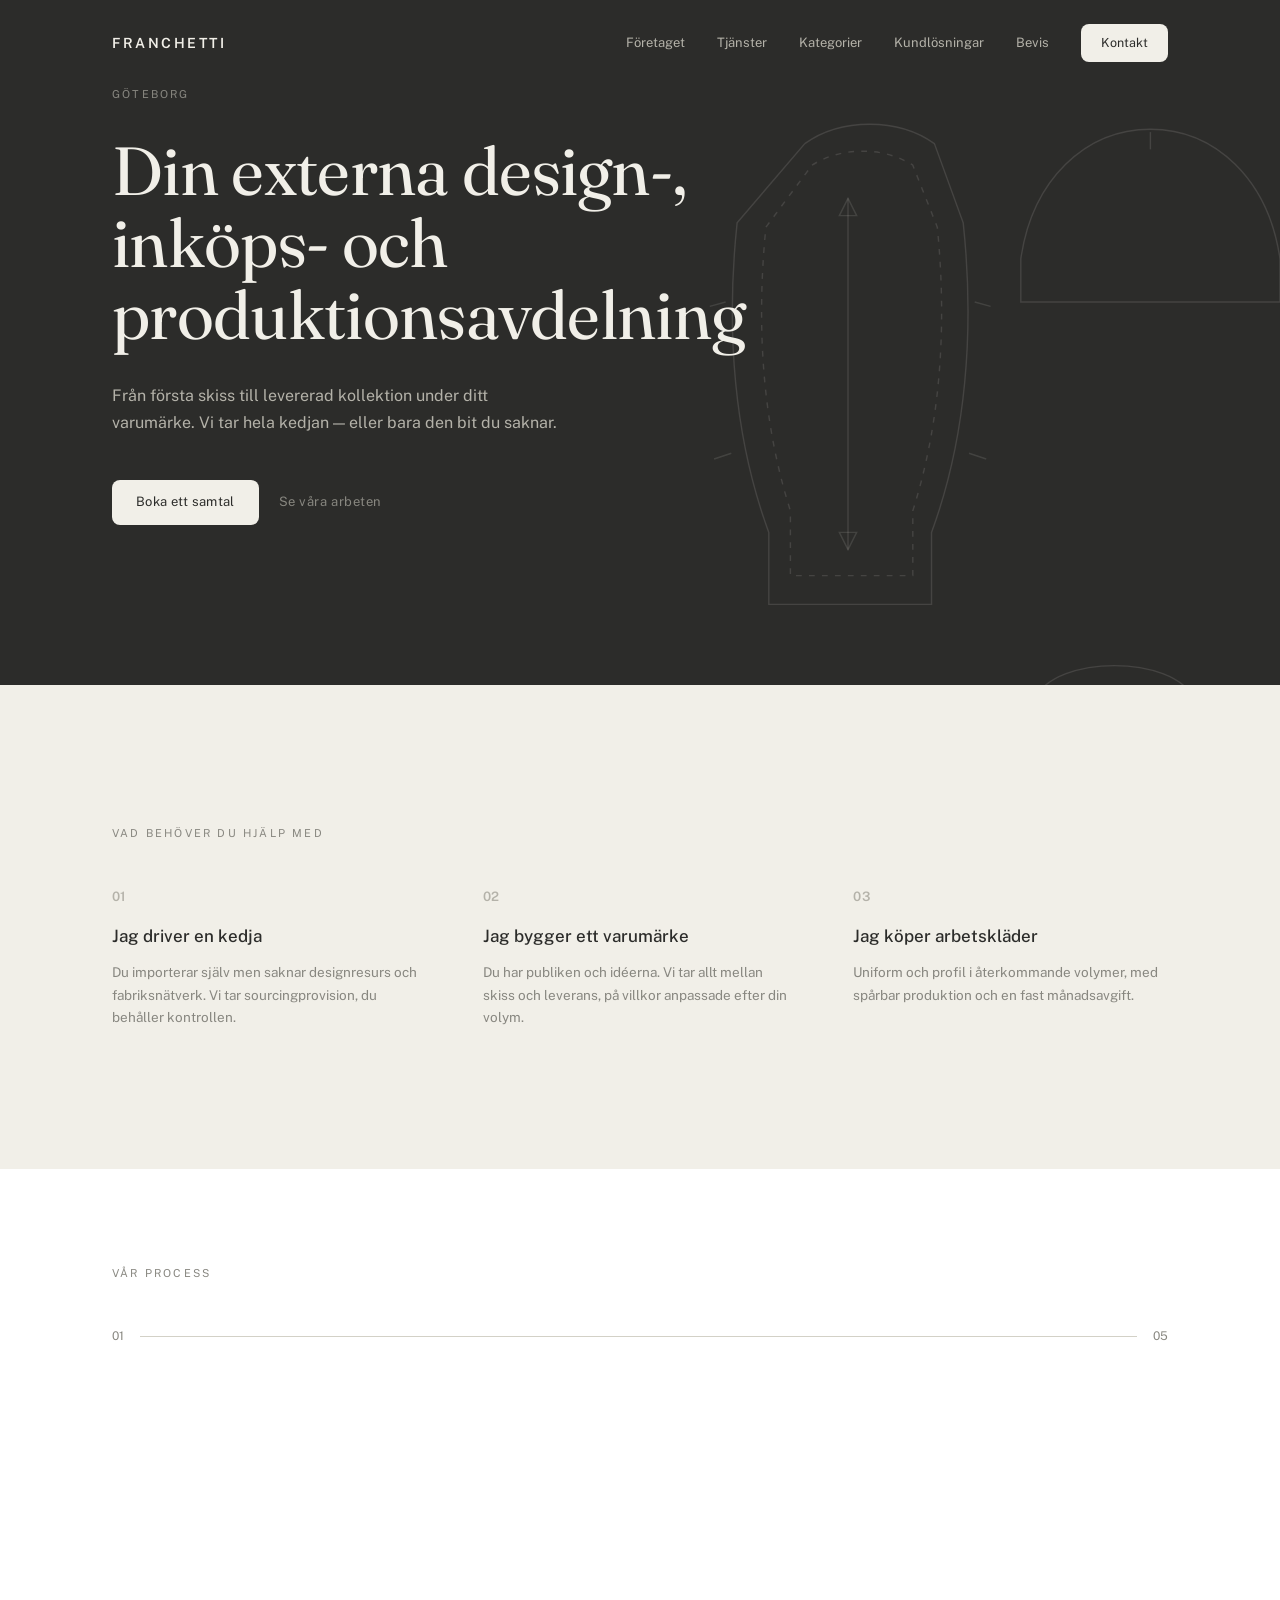
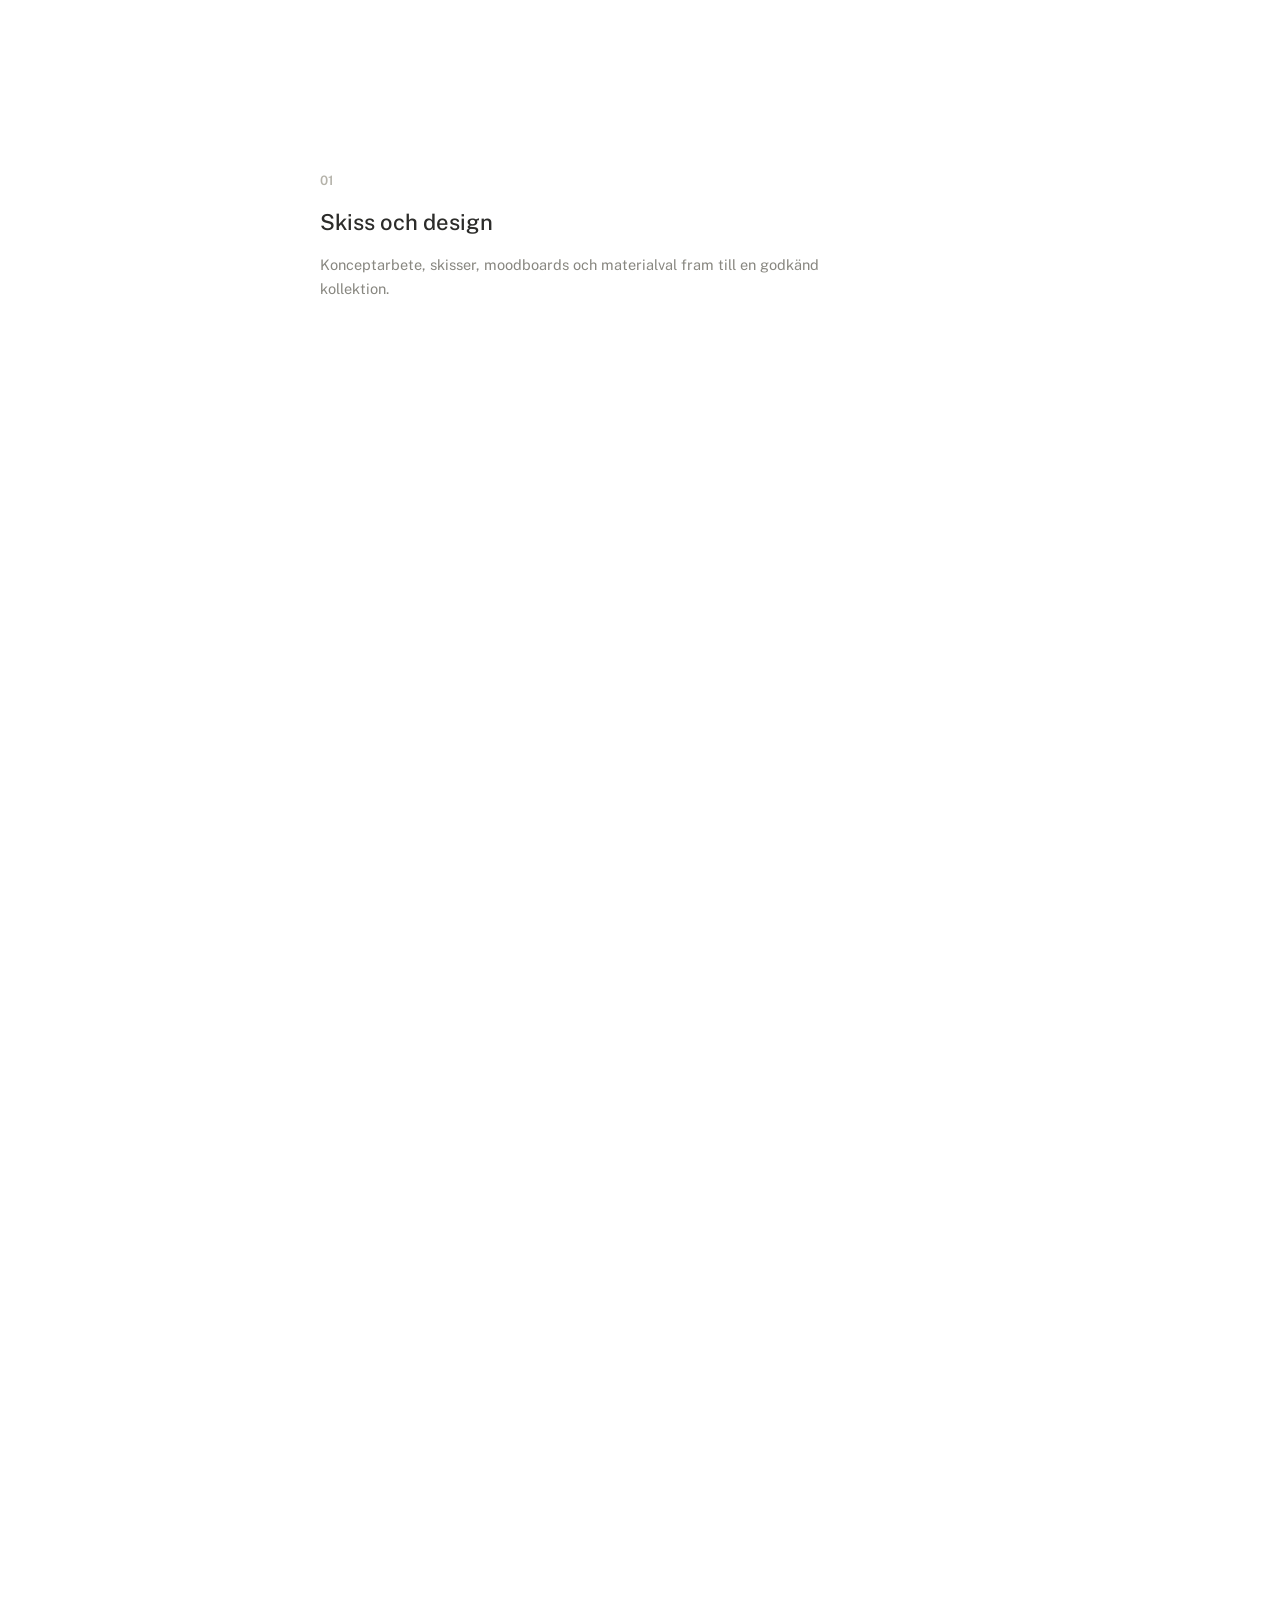
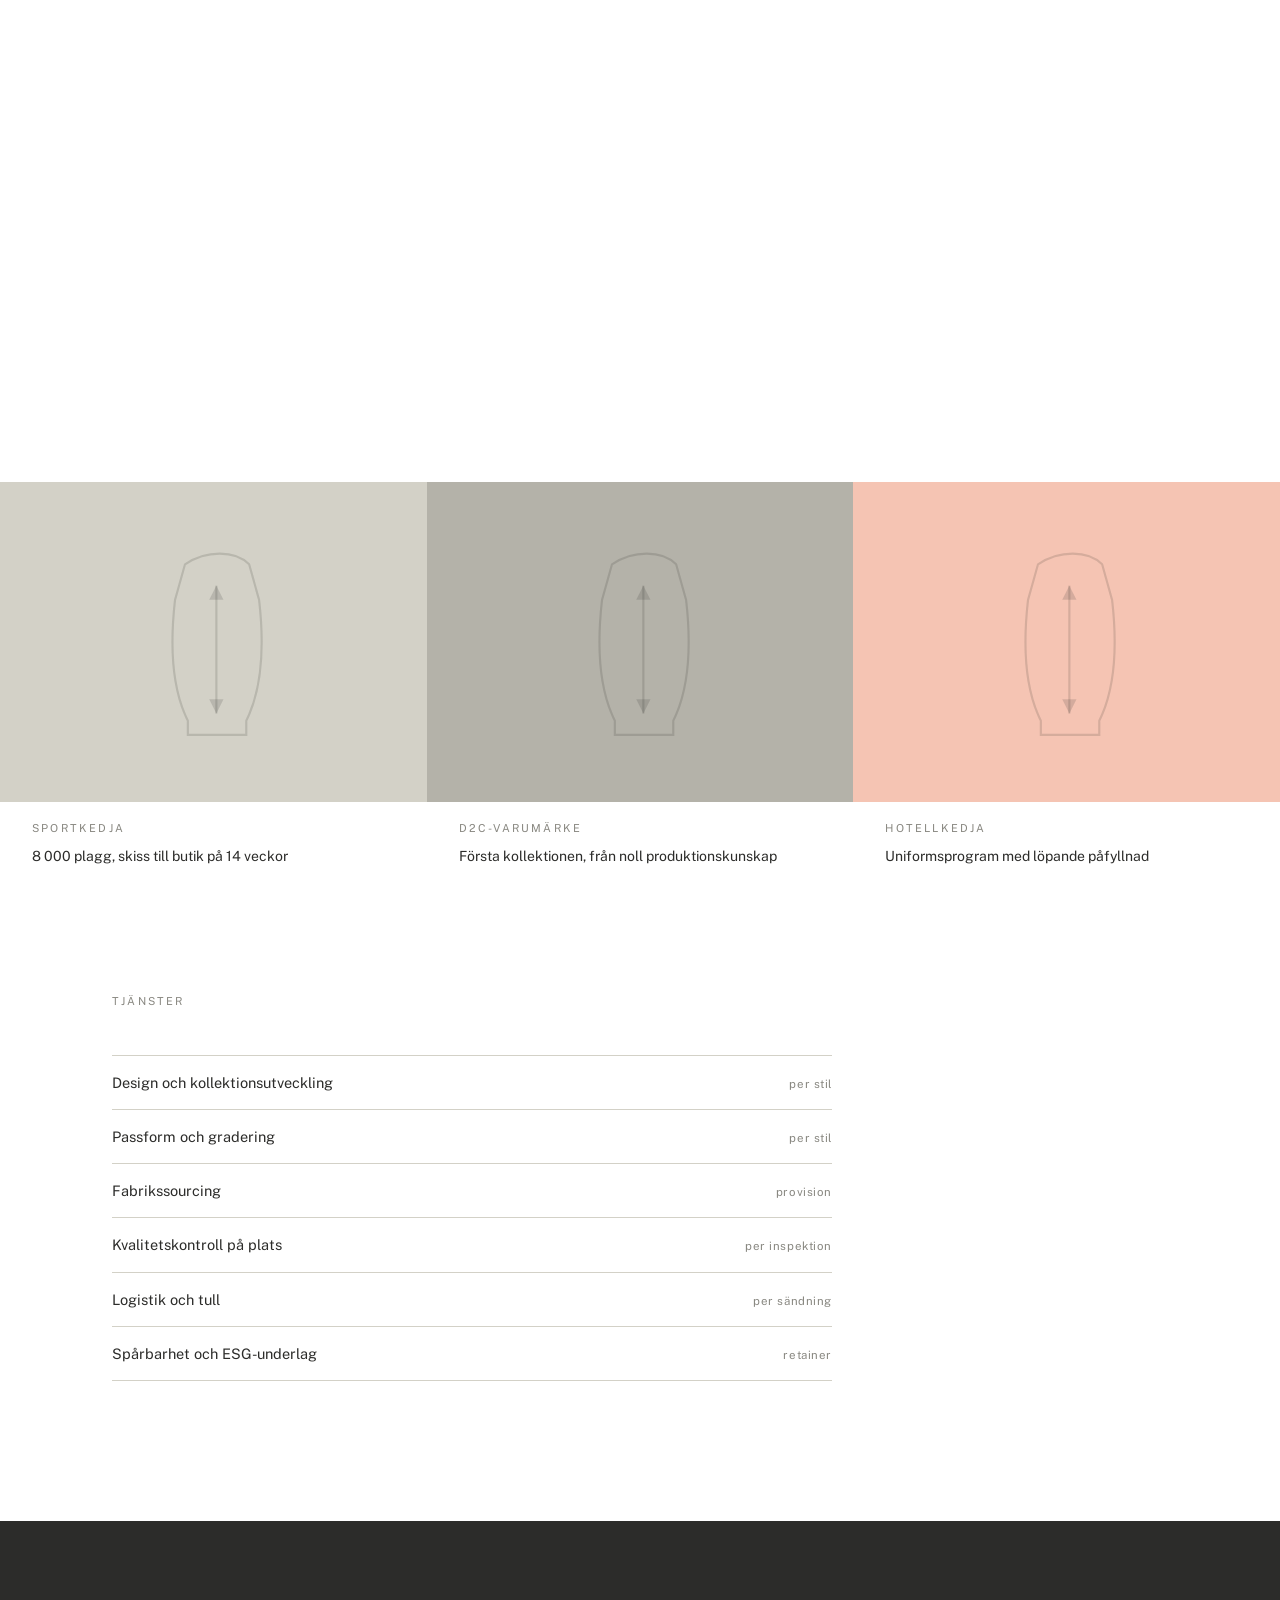
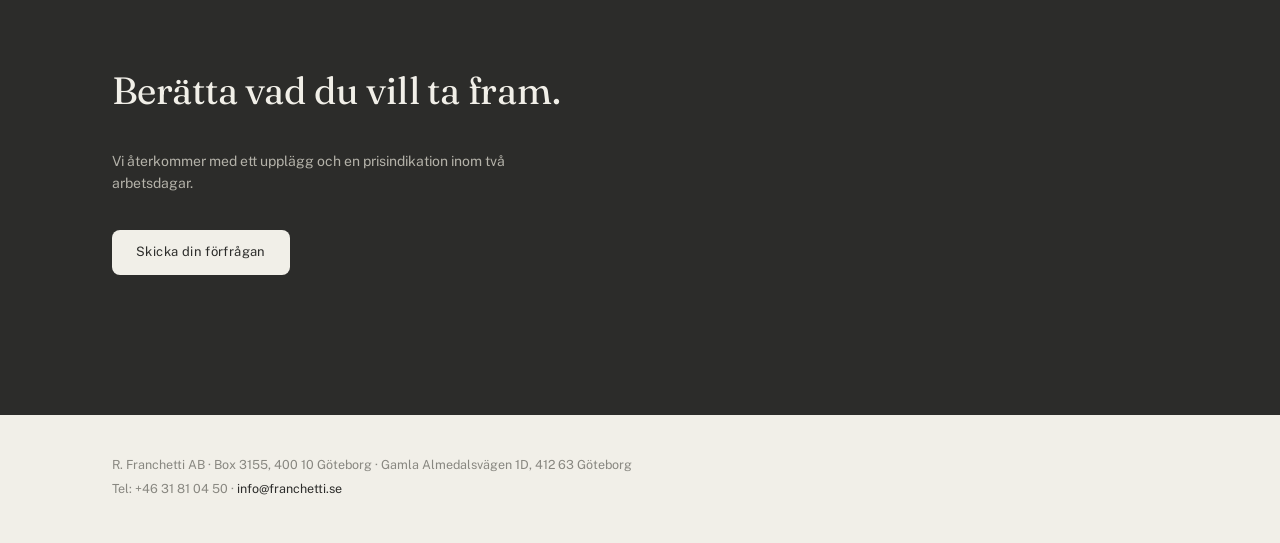
==== commit d282f0c9: "Revert "Ny startsida enligt Figma-designen (Desktop 1440)"" ====
--- a/index.html
+++ b/index.html
@@ -17,8 +17,8 @@
 <meta name="description" content="Franchetti är en svensk private label-partner baserad i Göteborg. Vi hjälper klädföretag att utveckla, sourca och producera kollektioner under eget varumärke — design, fabrikssourcing, kvalitetskontroll och logistik i en helhet.">
 <link rel="preconnect" href="https://fonts.googleapis.com">
 <link rel="preconnect" href="https://fonts.gstatic.com" crossorigin>
-<link href="https://fonts.googleapis.com/css2?family=Inter:wght@400;500;600&display=swap" rel="stylesheet">
-<link rel="stylesheet" href="home.css">
+<link href="https://fonts.googleapis.com/css2?family=Public+Sans:wght@400;500;600&family=Fraunces:opsz,wght@9..144,300..560&display=swap" rel="stylesheet">
+<link rel="stylesheet" href="style.css">
 
 <!-- Grundläggande Organization-schema. Lägg till "logo" och "foundingDate"
      när ni har en riktig logotyp-URL och har verifierat grundåret. -->
@@ -141,204 +141,176 @@
 
 <header class="site-header">
   <div class="wrap header-inner">
-    <a href="/" class="wordmark" aria-label="Franchetti – startsida">FRANCHETTI</a>
-    <nav class="site-nav" aria-label="Huvudmeny">
-      <a href="/foretaget.html" class="nav-optional">Om oss</a>
-      <a href="#process">Process</a>
-      <a href="#kundcase">Kundcase</a>
-      <a href="/kontakt.html">Kontakt</a>
+    <a href="/" class="wordmark">FRANCHETTI</a>
+    <nav aria-label="Huvudmeny">
+      <a href="/foretaget.html">Företaget</a>
+      <a href="/tjanster.html">Tjänster</a>
+      <a href="/kategorier.html">Kategorier</a>
+      <a href="/kundlosningar.html">Kundlösningar</a>
+      <a href="/bevis.html">Bevis</a>
+      <a href="/kontakt.html" class="nav-cta">Kontakt</a>
     </nav>
   </div>
 </header>
 
 <main id="main">
 
-  <!-- HERO — mörk fullbredd, byt .hero-media mot bild eller film -->
-  <section class="hero" aria-labelledby="hero-heading">
-    <div class="hero-media" aria-hidden="true"></div>
-    <div class="wrap">
-      <p class="hero-note">Bild / film — kollektion, designstudio eller produktion (platshållare)</p>
-    </div>
-    <div class="wrap hero-bottom">
-      <div>
-        <span class="label">[ Franchetti AB · Göteborg ]</span>
-        <h1 id="hero-heading">
-          <span class="line">Kollektioner som</span>
-          <span class="line">bär ert varumärke.</span>
-        </h1>
+  <section class="hero">
+    <!-- Decorative pattern-piece linework: real garment construction geometry
+         (bodice block, sleeve cap, collar — grainline, notches, seam
+         allowance), not stock imagery or an illustration of a product.
+         Inert without JS: renders fully drawn-in at low opacity. -->
+    <svg class="hero-motif" viewBox="0 0 500 600" aria-hidden="true" focusable="false">
+      <!-- Bodice front block -->
+      <path id="motif-bodice" class="hero-motif-line" d="M170,40 C195,22 235,22 260,40 L280,95 C288,170 282,245 258,310 L258,360 L145,360 L145,310 C121,245 115,170 123,95 Z" stroke-width="1.25" />
+      <!-- Seam allowance, marked inside the cut line (static, not drawn-on) -->
+      <path class="hero-motif-line hero-motif-dashed" d="M175,55 C195,42 225,42 245,55 L262,98 C269,168 264,235 245,295 L245,340 L160,340 L160,295 C141,235 136,168 143,98 Z" stroke-dasharray="4 5" />
+      <!-- Grainline, arrowed both ends per pattern-making convention -->
+      <path id="motif-grainline" class="hero-motif-line" d="M200,78 L200,322" />
+      <path class="hero-motif-line" d="M200,78 L194,90 L206,90 Z" fill="rgba(241,239,232,.12)" stroke="none" />
+      <path class="hero-motif-line" d="M200,322 L194,310 L206,310 Z" fill="rgba(241,239,232,.12)" stroke="none" />
+      <!-- Notches -->
+      <path class="hero-motif-line" d="M115,150 L104,153" />
+      <path class="hero-motif-line" d="M288,150 L299,153" />
+      <path class="hero-motif-line" d="M119,255 L107,259" />
+      <path class="hero-motif-line" d="M284,255 L296,259" />
+      <!-- Sleeve cap -->
+      <g transform="translate(320,30)">
+        <path id="motif-sleeve" class="hero-motif-line" d="M0,90 C8,35 45,0 90,0 C135,0 172,35 180,90 L180,120 L0,120 Z" stroke-width="1.25" />
+        <path class="hero-motif-line" d="M90,2 L90,14" />
+      </g>
+      <!-- Collar -->
+      <g transform="translate(330,400)">
+        <path id="motif-collar" class="hero-motif-line" d="M0,25 C15,-5 95,-5 110,25 C98,42 82,50 55,50 C28,50 12,42 0,25 Z" stroke-width="1.25" />
+      </g>
+    </svg>
+    <div class="wrap">
+      <p class="eyebrow">Göteborg</p>
+      <h1>Din externa design-, inköps- och produktionsavdelning</h1>
+      <p class="hero-lead">Från första skiss till levererad kollektion under ditt varumärke. Vi tar hela kedjan — eller bara den bit du saknar.</p>
+      <div class="hero-actions">
+        <a href="/kontakt.html" class="link-cta light">Boka ett samtal</a>
+        <a href="/bevis.html" class="link-quiet">Se våra arbeten</a>
       </div>
-      <ul class="hero-facts">
-        <li>Egen designstudio i Göteborg</li>
-        <li>Sex affärsområden</li>
-        <li>Från skiss till leverans</li>
-      </ul>
-    </div>
-  </section>
-
-  <!-- AFFÄRSIDÉ -->
-  <section class="intro" aria-labelledby="intro-heading">
-    <div class="wrap">
-      <div class="rule" aria-hidden="true"></div>
-      <h2 id="intro-heading" data-reveal>Vi utvecklar och producerar modekollektioner.</h2>
-      <div class="split" data-reveal>
-        <span class="label">[ Affärsidé ]</span>
-        <p>Genom ett genuint och nära samarbete hjälper Franchetti aktörer inom modebranschen att utveckla och producera kollektioner – från idé till färdig produkt.</p>
-      </div>
-    </div>
-  </section>
-
-  <!-- PROCESS — bento: ett stort kort, ett brett, två små -->
-  <section class="process" id="process" aria-labelledby="process-heading">
-    <div class="wrap">
-      <div class="split" data-reveal>
-        <span class="label">[ Process ]</span>
-        <h2 id="process-heading" class="process-lead">Fyra steg – från första skiss till färdig kollektion.</h2>
-      </div>
-      <ol class="bento" data-reveal-group>
-        <li class="bento-card bento-card--lg">
-          <span class="bento-num" aria-hidden="true">01</span>
-          <div>
-            <h3>01 – Design</h3>
-            <p>Idé, skiss och formgivning i vår egen designstudio.</p>
-          </div>
-        </li>
-        <li class="bento-card bento-card--wide">
-          <span class="bento-num" aria-hidden="true">02</span>
-          <div>
-            <h3>02 – Develop</h3>
-            <p>Material, passform och prototyper – anpassat efter din målgrupp.</p>
-          </div>
-        </li>
-        <li class="bento-card bento-card--a">
-          <span class="bento-num" aria-hidden="true">03</span>
-          <div>
-            <h3>03 – Deliver</h3>
-            <p>Produktion hos noga utvalda leverantörer och miljöanpassad logistik.</p>
-          </div>
-        </li>
-        <li class="bento-card bento-card--b">
-          <span class="bento-num" aria-hidden="true">04</span>
-          <div>
-            <h3>04 – Decide</h3>
-            <p>Vi utvärderar tillsammans och tar nästa kollektion vidare.</p>
-          </div>
-        </li>
-      </ol>
-    </div>
-  </section>
-
-  <!-- VISION + NYCKELTAL -->
-  <section class="vision" aria-labelledby="vision-heading">
-    <div class="wrap">
-      <div class="split" data-reveal>
-        <span class="label" id="vision-heading">[ Vision ]</span>
-        <p>Vi skapar inspirerande och värdeskapande kollektioner som stärker, utvecklar och driver våra kunders varumärken.</p>
-      </div>
-      <!-- Fjärde nyckeltalet (antal levererade kollektioner) väntar på
-           verifierat tal — lägg till ett <li> här när det finns. -->
-      <ul class="stats" data-reveal-group>
-        <li><span class="stat-num">6</span><span class="stat-label">Affärsområden – från dam till ytterkläder</span></li>
-        <li><span class="stat-num">4</span><span class="stat-label">Steg från idé till leverans</span></li>
-        <li><span class="stat-num">1</span><span class="stat-label">Egen designstudio i Göteborg</span></li>
-      </ul>
-    </div>
-  </section>
-
-  <!-- KUNDCASE — byt .case-media-blocken mot riktiga foton -->
-  <section class="cases" id="kundcase" aria-labelledby="cases-heading">
-    <div class="wrap">
-      <span class="label" data-reveal>[ Kundcase ]</span>
-      <h2 id="cases-heading" data-reveal>Kollektioner vi har skapat tillsammans med våra kunder.</h2>
-      <div class="case-list">
-        <article class="case case--1" data-reveal>
-          <div class="case-text">
-            <div>
-              <h3>Kund 01</h3>
-              <p class="case-meta">Sportkedja</p>
-            </div>
-            <p>8 000 plagg, från skiss till butik på 14 veckor.</p>
-            <a class="case-link" href="/bevis.html">Se case <span aria-hidden="true">→</span></a>
-          </div>
-          <div class="case-media" role="img" aria-label="Platshållare för produktbild, sportkollektion"><div></div></div>
+    </div>
+    <!-- Statistikrad borttagen tills verifierade tal finns (grundår, antal fabriker, ledtid) — se README.md -->
+  </section>
+
+  <section class="segments" aria-labelledby="segments-heading">
+    <div class="wrap">
+      <h2 id="segments-heading" class="eyebrow-heading">Vad behöver du hjälp med</h2>
+      <div class="segment-grid">
+        <article>
+          <span class="segment-num">01</span>
+          <h3>Jag driver en kedja</h3>
+          <p>Du importerar själv men saknar designresurs och fabriksnätverk. Vi tar sourcingprovision, du behåller kontrollen.</p>
         </article>
-        <article class="case case--2" data-reveal>
-          <div class="case-text">
-            <div>
-              <h3>Kund 02</h3>
-              <p class="case-meta">D2C-varumärke</p>
-            </div>
-            <p>Första kollektionen – från noll produktionskunskap.</p>
-            <a class="case-link" href="/bevis.html">Se case <span aria-hidden="true">→</span></a>
-          </div>
-          <div class="case-media" role="img" aria-label="Platshållare för produktbild, D2C-kollektion"><div></div></div>
+        <article>
+          <span class="segment-num">02</span>
+          <h3>Jag bygger ett varumärke</h3>
+          <p>Du har publiken och idéerna. Vi tar allt mellan skiss och leverans, på villkor anpassade efter din volym.</p>
         </article>
-        <article class="case case--3" data-reveal>
-          <div class="case-text">
-            <div>
-              <h3>Kund 03</h3>
-              <p class="case-meta">Hotellkedja</p>
-            </div>
-            <p>Uniformsprogram med löpande påfyllnad.</p>
-            <a class="case-link" href="/bevis.html">Se case <span aria-hidden="true">→</span></a>
-          </div>
-          <div class="case-media" role="img" aria-label="Platshållare för produktbild, uniformsprogram"><div></div></div>
+        <article>
+          <span class="segment-num">03</span>
+          <h3>Jag köper arbetskläder</h3>
+          <p>Uniform och profil i återkommande volymer, med spårbar produktion och en fast månadsavgift.</p>
         </article>
       </div>
     </div>
   </section>
 
-  <!-- AFFÄRSOMRÅDEN — horisontell karusell, pilarna styrs av js/home.js -->
-  <section class="areas" aria-labelledby="areas-heading">
-    <div class="wrap">
-      <span class="label" data-reveal>[ Affärsområden ]</span>
-      <h2 id="areas-heading" data-reveal>Sex affärsområden.</h2>
-      <div class="areas-controls">
-        <span class="areas-count" aria-live="polite"><span class="areas-current">01</span> / 06</span>
-        <button type="button" class="areas-prev" aria-label="Föregående affärsområde">←</button>
-        <button type="button" class="areas-next" aria-label="Nästa affärsområde">→</button>
+  <section class="process" aria-labelledby="process-heading">
+    <div class="wrap">
+      <h2 id="process-heading" class="eyebrow-heading" data-reveal>Vår process</h2>
+      <div class="process-progress" aria-hidden="true">
+        <span class="process-progress-num process-progress-current">01</span>
+        <div class="process-progress-track"><div class="process-progress-fill"></div></div>
+        <span class="process-progress-num">05</span>
       </div>
-    </div>
-    <ul class="area-track" tabindex="0" aria-label="Affärsområden">
-      <li class="area area--women"><div class="area-card"><div></div><span class="area-name">WOMEN</span></div><p>Dam – från basplagg till hela kollektioner</p></li>
-      <li class="area area--men"><div class="area-card"><div></div><span class="area-name">MEN</span></div><p>Herr – från basplagg till hela kollektioner</p></li>
-      <li class="area area--kids"><div class="area-card"><div></div><span class="area-name">CHILDREN</span></div><p>Barn – mode och funktion</p></li>
-      <li class="area area--sports"><div class="area-card"><div></div><span class="area-name">SPORTS</span></div><p>Sport – mode och funktion</p></li>
-      <li class="area area--outer"><div class="area-card"><div></div><span class="area-name">OUTERWEAR</span></div><p>Ytterkläder – för alla säsonger</p></li>
-      <li class="area area--under"><div class="area-card"><div></div><span class="area-name">UNDERWEAR &amp; ACCESSORIES</span></div><p>Underkläder &amp; accessoarer</p></li>
-    </ul>
-  </section>
-
-  <!-- MÖRKT BAND -->
-  <section class="band" aria-labelledby="band-heading">
-    <div class="wrap band-inner">
-      <span class="label">[ Dam · Herr · Barn · Sport · Ytterkläder · Underkläder &amp; accessoarer ]</span>
-      <div class="band-bottom">
-        <h2 id="band-heading" data-reveal>
-          <span class="line">Hela garderoben.</span>
-          <span class="line">En partner.</span>
-        </h2>
-        <p>Berätta vad du behöver –<br>vi tar fram hela kollektionen.</p>
+      <div class="process-pin">
+        <div class="process-steps">
+          <div class="process-step">
+            <span class="process-step-num">01</span>
+            <h3>Skiss och design</h3>
+            <p>Konceptarbete, skisser, moodboards och materialval fram till en godkänd kollektion.</p>
+          </div>
+          <div class="process-step">
+            <span class="process-step-num">02</span>
+            <h3>Sourcing och fabriksval</h3>
+            <p>Val av rätt fabrik i vårt nätverk, prisförhandling och kontraktshantering.</p>
+          </div>
+          <div class="process-step">
+            <span class="process-step-num">03</span>
+            <h3>Produktion</h3>
+            <p>Tillverkning i den valda fabriken, enligt godkänd design, materialspecifikation och tidsplan.</p>
+          </div>
+          <div class="process-step">
+            <span class="process-step-num">04</span>
+            <h3>Kvalitetskontroll</h3>
+            <p>Fabriksinspektion inför och under produktion, enligt de kontrollpunkter som är relevanta för produkttypen.</p>
+          </div>
+          <div class="process-step">
+            <span class="process-step-num">05</span>
+            <h3>Leverans</h3>
+            <p>Fraktbokning, dokumentation och tullhantering från fabrik till ert lager eller er butik.</p>
+          </div>
+        </div>
       </div>
     </div>
   </section>
 
-  <!-- KONTAKT -->
-  <section class="contact" aria-labelledby="contact-heading">
-    <div class="wrap contact-grid">
-      <div data-reveal>
-        <span class="label">[ Kontakt ]</span>
-        <h2 id="contact-heading">Låt oss skapa din nästa kollektion.</h2>
-        <a class="pill" href="/kontakt.html"><span aria-hidden="true">↗</span> Starta ett projekt</a>
-      </div>
-      <dl class="contact-info" data-reveal>
-        <dt>Info:</dt>
-        <dd>
-          <a href="mailto:info@franchetti.se">info@franchetti.se</a><br>
-          <a href="tel:+4631810450">+46 31 81 04 50</a><br>
-          Gamla Almedalsvägen 1D, 412 63 Göteborg
-        </dd>
-        <dd class="contact-pitch">Planerar du en ny kollektion eller vill du utveckla ditt sortiment? Berätta om ditt projekt så tar vi det vidare tillsammans.</dd>
-      </dl>
+  <section class="cases" aria-labelledby="cases-heading">
+    <h2 id="cases-heading" class="sr-only">Utvalda arbeten</h2>
+    <div class="case-grid">
+      <!-- Ersätt case-image-blocken med riktiga produktfoton (img-taggar) när de finns -->
+      <figure class="case-item">
+        <div class="case-image case-image--a" role="img" aria-label="Platshållare för produktbild, sportkollektion"></div>
+        <figcaption>
+          <span class="eyebrow">Sportkedja</span>
+          <p>8 000 plagg, skiss till butik på 14 veckor</p>
+        </figcaption>
+      </figure>
+      <figure class="case-item">
+        <div class="case-image case-image--b" role="img" aria-label="Platshållare för produktbild, D2C-kollektion"></div>
+        <figcaption>
+          <span class="eyebrow">D2C-varumärke</span>
+          <p>Första kollektionen, från noll produktionskunskap</p>
+        </figcaption>
+      </figure>
+      <figure class="case-item">
+        <div class="case-image case-image--c" role="img" aria-label="Platshållare för produktbild, uniformsprogram"></div>
+        <figcaption>
+          <span class="eyebrow">Hotellkedja</span>
+          <p>Uniformsprogram med löpande påfyllnad</p>
+        </figcaption>
+      </figure>
+    </div>
+  </section>
+
+  <!-- PLACEHOLDER: grayscale customer-logo strip goes here once real logos
+       exist (see README.md "platshållare" list). No fabricated customer
+       names/logos — leave this section out entirely until real ones are
+       supplied, then add a simple flex/grid row of <img> logos here. -->
+
+  <section class="services" aria-labelledby="services-heading">
+    <div class="wrap">
+      <h2 id="services-heading" class="eyebrow-heading">Tjänster</h2>
+      <ul class="service-list">
+        <li><span>Design och kollektionsutveckling</span><span class="service-price">per stil</span></li>
+        <li><span>Passform och gradering</span><span class="service-price">per stil</span></li>
+        <li><span>Fabrikssourcing</span><span class="service-price">provision</span></li>
+        <li><span>Kvalitetskontroll på plats</span><span class="service-price">per inspektion</span></li>
+        <li><span>Logistik och tull</span><span class="service-price">per sändning</span></li>
+        <li><span>Spårbarhet och ESG-underlag</span><span class="service-price">retainer</span></li>
+      </ul>
+    </div>
+  </section>
+
+  <section class="cta">
+    <div class="wrap">
+      <h2>Berätta vad du vill ta fram.</h2>
+      <p>Vi återkommer med ett upplägg och en prisindikation inom två arbetsdagar.</p>
+      <a href="/kontakt.html" class="link-cta light">Skicka din förfrågan</a>
     </div>
   </section>
 
@@ -346,11 +318,8 @@
 
 <footer class="site-footer">
   <div class="wrap">
-    <span class="footer-mark" aria-hidden="true">FRANCHETTI</span>
-    <div class="footer-meta">
-      <p>© 2026 R. Franchetti AB · Göteborg</p>
-      <p>Box 3155, 400 10 Göteborg</p>
-    </div>
+    <p>R. Franchetti AB · Box 3155, 400 10 Göteborg · Gamla Almedalsvägen 1D, 412 63 Göteborg</p>
+    <p>Tel: +46 31 81 04 50 · <a href="mailto:info@franchetti.se">info@franchetti.se</a></p>
   </div>
 </footer>
 
--- a/style.css
+++ b/style.css
@@ -0,0 +1,507 @@
+:root {
+  --dark: #2C2C2A;
+  --dark-hover: #45453F;
+  --cream: #F1EFE8;
+  --white: #FFFFFF;
+  --teal: #0F6E56;
+  --teal-dark: #085041;
+  --teal-bg: #E1F5EE;
+  --grey-light: #B4B2A9;
+  --grey: #888780;
+  --grey-border: #D3D1C7;
+  --error: #A6432F;
+  --font-sans: 'Public Sans', -apple-system, BlinkMacSystemFont, 'Segoe UI', Roboto, Helvetica, Arial, sans-serif;
+  --font-serif: 'Fraunces', Georgia, 'Times New Roman', serif;
+
+  --space-sm: 24px;
+  --space-md: 56px;
+  --space-lg: 96px;
+  --space-xl: 140px;
+
+  --ease-out: cubic-bezier(0.23, 1, 0.32, 1);
+  --ease-in-out: cubic-bezier(0.77, 0, 0.175, 1);
+}
+
+* { box-sizing: border-box; margin: 0; padding: 0; }
+
+/* No scroll-behavior:smooth – Lenis (see /js/site.js) owns smooth scroll;
+   the two fighting produces stutter. */
+
+body {
+  font-family: var(--font-sans);
+  color: var(--dark);
+  line-height: 1.6;
+  -webkit-font-smoothing: antialiased;
+}
+
+.wrap {
+  max-width: 1120px;
+  margin: 0 auto;
+  padding: 0 32px;
+}
+
+a { color: inherit; text-decoration: none; }
+
+a:focus-visible,
+button:focus-visible,
+input:focus-visible,
+textarea:focus-visible {
+  outline: 2px solid var(--teal);
+  outline-offset: 3px;
+}
+
+/* Skip link: first focusable element on every page, ahead of the 6-item
+   nav. Off-screen until keyboard focus lands on it, then docked top-left. */
+.skip-link {
+  position: absolute;
+  top: -100%;
+  left: 12px;
+  z-index: 100;
+  background: var(--cream);
+  color: var(--dark);
+  padding: 10px 18px;
+  border-radius: 0 0 8px 8px;
+  font-size: 13px;
+  letter-spacing: .02em;
+  transition: top 160ms var(--ease-out);
+}
+.skip-link:focus-visible {
+  top: 0;
+  outline: 2px solid var(--teal);
+  outline-offset: -2px;
+}
+
+/* Scroll-reveal gating: content is visible by default (no-JS, crawlers,
+   reduced-motion all see the final state immediately). Only hidden when
+   JS is confirmed running AND the user has no reduced-motion preference –
+   see the head-gating script on every page and /js/site.js. */
+html.js:not(.reduced-motion) [data-reveal] {
+  opacity: 0;
+  transform: translateY(12px);
+}
+html.js:not(.reduced-motion) [data-reveal-group] > * {
+  opacity: 0;
+  transform: translateY(12px);
+}
+
+.sr-only {
+  position: absolute;
+  width: 1px; height: 1px;
+  overflow: hidden;
+  clip: rect(0 0 0 0);
+  white-space: nowrap;
+}
+
+.eyebrow {
+  font-size: 11px;
+  letter-spacing: .2em;
+  color: var(--grey);
+  text-transform: uppercase;
+}
+
+/* Header */
+.site-header { background: var(--dark); }
+.header-inner {
+  display: flex;
+  align-items: center;
+  justify-content: space-between;
+  padding: 24px 32px;
+}
+.wordmark {
+  font-size: 14px;
+  font-weight: 600;
+  letter-spacing: .18em;
+  color: var(--cream);
+}
+.site-header nav { display: flex; align-items: center; gap: 32px; font-size: 13px; }
+.site-header nav a { color: var(--grey-light); transition: color 160ms var(--ease-out); }
+@media (hover: hover) and (pointer: fine) {
+  .site-header nav a:hover { color: var(--cream); }
+}
+.site-header nav a.nav-cta {
+  background: var(--cream);
+  color: var(--dark);
+  padding: 9px 20px;
+  border-radius: 8px;
+  font-size: 12.5px;
+  transition: background 160ms var(--ease-out), transform 120ms var(--ease-out);
+}
+@media (hover: hover) and (pointer: fine) {
+  .site-header nav a.nav-cta:hover { background: var(--white); color: var(--dark); }
+}
+.site-header nav a.nav-cta:active { transform: scale(0.97); }
+
+/* Hero */
+.hero { position: relative; overflow: hidden; background: var(--dark); padding-bottom: var(--space-lg); }
+.hero > .wrap { position: relative; z-index: 1; }
+.hero .eyebrow { margin-bottom: 30px; }
+.hero h1 {
+  font-family: var(--font-serif);
+  font-weight: 400;
+  font-size: clamp(40px, 6vw, 68px);
+  letter-spacing: -.01em;
+  line-height: 1.06;
+  color: var(--cream);
+  max-width: 700px;
+  margin-bottom: 32px;
+}
+/* Backdrop pattern-piece motif – see /js/home.js for the draw-on animation.
+   Purely decorative/inert without JS: sits at its final drawn-in state. */
+.hero-motif {
+  position: absolute;
+  top: 0;
+  right: 0;
+  width: min(60vw, 720px);
+  height: auto;
+  z-index: 0;
+  pointer-events: none;
+}
+.hero-motif-line {
+  fill: none;
+  stroke: rgba(241, 239, 232, 0.12);
+  stroke-width: 1;
+}
+.hero-lead {
+  font-size: 16px;
+  line-height: 1.7;
+  color: var(--grey-light);
+  max-width: 460px;
+  margin-bottom: 44px;
+}
+.hero-actions {
+  display: flex;
+  gap: 20px;
+  align-items: center;
+  flex-wrap: wrap;
+  margin-bottom: 64px;
+}
+.link-cta {
+  display: inline-block;
+  background: var(--dark);
+  color: var(--cream);
+  padding: 12px 24px;
+  border-radius: 8px;
+  font-size: 13px;
+  letter-spacing: .03em;
+  transition: background 160ms var(--ease-out), transform 120ms var(--ease-out);
+}
+@media (hover: hover) and (pointer: fine) {
+  .link-cta:hover { background: var(--dark-hover); }
+}
+.link-cta:active { transform: scale(0.97); }
+.link-cta.light { background: var(--cream); color: var(--dark); }
+@media (hover: hover) and (pointer: fine) {
+  .link-cta.light:hover { background: var(--white); }
+}
+.link-quiet { font-size: 13px; letter-spacing: .04em; color: var(--grey); transition: color 160ms var(--ease-out); }
+@media (hover: hover) and (pointer: fine) {
+  .link-quiet:hover { color: var(--cream); }
+}
+
+.stats-row {
+  display: flex;
+  gap: 64px;
+  flex-wrap: wrap;
+  padding-top: 48px;
+  border-top: 1px solid rgba(241, 239, 232, 0.12);
+}
+.stat { display: flex; flex-direction: column; }
+.stat-num { font-family: var(--font-sans); font-weight: 500; font-size: 23px; letter-spacing: -.01em; color: var(--cream); }
+.stat-label {
+  font-size: 10.5px;
+  letter-spacing: .12em;
+  text-transform: uppercase;
+  color: var(--grey);
+  margin-top: 6px;
+}
+
+/* Segments */
+.segments { background: var(--cream); padding: var(--space-xl) 0; }
+.eyebrow-heading {
+  font-size: 11px;
+  letter-spacing: .2em;
+  color: var(--grey);
+  text-transform: uppercase;
+  font-weight: 400;
+  margin-bottom: 44px;
+}
+.segment-grid { display: grid; grid-template-columns: repeat(3, 1fr); gap: 56px; }
+.segment-num {
+  font-family: var(--font-sans);
+  font-weight: 600;
+  font-size: 13px;
+  letter-spacing: .02em;
+  color: var(--grey-light);
+  display: block;
+  margin-bottom: 16px;
+}
+.segments h3 { font-size: 17px; font-weight: 500; margin-bottom: 10px; }
+.segments p { font-size: 13.5px; color: var(--grey); line-height: 1.7; }
+
+/* Cases */
+.case-grid { display: grid; grid-template-columns: repeat(3, 1fr); }
+.case-image {
+  aspect-ratio: 4 / 3;
+  /* Same pattern-piece linework system as the hero motif, recolored dark
+     for contrast against these light placeholder fills – ties the "photo
+     pending" placeholders into the same authored visual language instead
+     of sitting as bare, unrelated color swatches. */
+  background-repeat: no-repeat;
+  background-position: center;
+  background-size: 40% auto;
+  background-image: url("data:image/svg+xml,%3Csvg%20xmlns%3D%27http%3A//www.w3.org/2000/svg%27%20viewBox%3D%270%200%20120%20140%27%3E%3Cpath%20d%3D%27M40%2C15%20C55%2C5%2075%2C5%2085%2C15%20L92%2C40%20C96%2C75%2093%2C105%2083%2C125%20L83%2C135%20L42%2C135%20L42%2C125%20C32%2C105%2029%2C75%2033%2C40%20Z%27%20fill%3D%27none%27%20stroke%3D%27rgba%2844%2C44%2C42%2C0.16%29%27%20stroke-width%3D%271.5%27/%3E%3Cpath%20d%3D%27M62%2C30%20L62%2C120%27%20stroke%3D%27rgba%2844%2C44%2C42%2C0.16%29%27%20stroke-width%3D%271.5%27/%3E%3Cpath%20d%3D%27M62%2C30%20L57%2C40%20L67%2C40%20Z%27%20fill%3D%27rgba%2844%2C44%2C42%2C0.16%29%27/%3E%3Cpath%20d%3D%27M62%2C120%20L57%2C110%20L67%2C110%20Z%27%20fill%3D%27rgba%2844%2C44%2C42%2C0.16%29%27/%3E%3C/svg%3E");
+}
+.case-image--a { background-color: #D3D1C7; }
+.case-image--b { background-color: #B4B2A9; }
+.case-image--c { background-color: #F5C4B3; }
+.case-item figcaption { padding: 18px 32px 30px; }
+.case-item .eyebrow { margin-bottom: 7px; display: block; }
+.case-item p { font-size: 14px; }
+
+/* Process narrative (index.html only) – pinned/scrubbed on desktop via
+   ScrollTrigger (see /js/home.js), plain stacked flow everywhere else.
+   Steps are never positioned absolutely unless JS actually adds
+   [data-pinned], so the no-JS/mobile/reduced-motion state is just a
+   normal, fully readable list. */
+.process { background: var(--white); padding: var(--space-lg) 0; }
+.process-progress {
+  display: none; /* only meaningful alongside the pinned desktop sequence */
+  align-items: center;
+  gap: 16px;
+  margin-bottom: 40px;
+  font-size: 12px;
+  color: var(--grey);
+}
+.process-progress-track { flex: 1; height: 1px; background: var(--grey-border); position: relative; }
+.process-progress-fill { position: absolute; left: 0; top: 0; height: 100%; width: 0%; background: var(--dark); }
+.process-step {
+  padding: 40px 0;
+  border-top: 1px solid var(--grey-border);
+}
+.process-step:last-child { border-bottom: 1px solid var(--grey-border); }
+.process-step-num {
+  font-family: var(--font-sans);
+  font-weight: 600;
+  font-size: 13px;
+  letter-spacing: .02em;
+  color: var(--grey-light);
+  display: block;
+  margin-bottom: 14px;
+}
+.process-step h3 { font-size: 22px; font-weight: 500; margin-bottom: 12px; }
+.process-step p { font-size: 14.5px; color: var(--grey); line-height: 1.7; max-width: 520px; }
+
+@media (min-width: 900px) {
+  .process[data-pinned] .process-progress { display: flex; }
+  .process[data-pinned] .process-pin {
+    height: 100vh;
+    display: flex;
+    align-items: center;
+    overflow: hidden;
+  }
+  .process[data-pinned] .process-steps { position: relative; width: 100%; }
+  .process[data-pinned] .process-step {
+    position: absolute;
+    inset: 0;
+    margin: auto;
+    max-width: 640px;
+    height: fit-content;
+    border: none;
+    padding: 0;
+    opacity: 0;
+    transition: opacity 220ms var(--ease-in-out);
+  }
+  .process[data-pinned] .process-step.is-active { opacity: 1; }
+}
+
+/* Services */
+.services { padding: var(--space-lg) 0 var(--space-xl); background: var(--white); }
+.service-list { list-style: none; max-width: 720px; }
+.service-list li {
+  display: flex;
+  justify-content: space-between;
+  align-items: baseline;
+  padding: 15px 0;
+  border-top: 1px solid var(--grey-border);
+  font-size: 14.5px;
+}
+.service-list li:last-child { border-bottom: 1px solid var(--grey-border); }
+.service-price { font-size: 11.5px; letter-spacing: .05em; color: var(--grey); white-space: nowrap; }
+
+/* CTA */
+.cta { background: var(--dark); padding: var(--space-xl) 0; }
+.cta h2 {
+  font-family: var(--font-serif);
+  font-weight: 400;
+  letter-spacing: -.005em;
+  font-size: 38px;
+  color: var(--cream);
+  max-width: 480px;
+  margin-bottom: 28px;
+}
+.cta p { font-size: 14px; color: var(--grey-light); max-width: 400px; margin-bottom: 36px; }
+
+/* Footer */
+.site-footer { background: var(--cream); padding: 40px 0; font-size: 12.5px; color: var(--grey); }
+.site-footer p { margin-bottom: 4px; }
+.site-footer a { color: var(--dark); }
+@media (hover: hover) and (pointer: fine) {
+  .site-footer a:hover { text-decoration: underline; }
+}
+
+/* Sub-page header */
+.page-header { background: var(--dark); padding: var(--space-lg) 0 var(--space-md); }
+.page-header h1 {
+  font-family: var(--font-serif);
+  font-weight: 400;
+  letter-spacing: -.01em;
+  font-size: clamp(34px, 5vw, 52px);
+  line-height: 1.1;
+  color: var(--cream);
+  max-width: 680px;
+  margin-bottom: 20px;
+}
+.page-header .lead { font-size: 14.5px; color: var(--grey-light); max-width: 480px; line-height: 1.7; }
+.breadcrumb { font-size: 12px; color: var(--grey); margin-bottom: 20px; display: inline-block; transition: color 160ms var(--ease-out); }
+@media (hover: hover) and (pointer: fine) {
+  .breadcrumb:hover { color: var(--cream); }
+}
+
+/* Content sections on sub-pages */
+.content-section { padding: var(--space-lg) 0; }
+.content-section.alt { background: var(--cream); }
+.content-section h2 {
+  font-family: var(--font-sans);
+  font-weight: 500;
+  font-size: 26px;
+  margin-bottom: 28px;
+}
+.content-section p { font-size: 14.5px; line-height: 1.75; color: var(--dark); max-width: 640px; margin-bottom: 16px; }
+.content-section .placeholder-note {
+  font-size: 12.5px;
+  color: var(--dark);
+  background: var(--teal-bg);
+  padding: 14px 18px;
+  max-width: 640px;
+  border-left: 2px solid var(--teal);
+  border-radius: 0 6px 6px 0;
+}
+
+/* Inline "fill me in" marker for template content (e.g. team cards
+   awaiting real names/bios). Visually distinct from real copy so it's
+   easy to find and replace before publishing. */
+.todo {
+  font-style: italic;
+  color: var(--grey);
+  border-bottom: 1px dashed var(--grey-border);
+}
+
+/* Service detail list (Tjänster) */
+.service-detail-list { max-width: 780px; }
+.service-detail {
+  border-top: 1px solid var(--grey-border);
+  padding: 24px 0;
+  display: grid;
+  grid-template-columns: 1fr 2fr auto;
+  gap: 24px;
+  align-items: start;
+}
+.service-detail:last-child { border-bottom: 1px solid var(--grey-border); }
+.service-detail h3 { font-size: 16px; font-weight: 500; }
+.service-detail p { font-size: 13.5px; color: var(--grey); margin: 0; max-width: none; }
+.service-detail .price-tag {
+  font-size: 11px;
+  letter-spacing: .05em;
+  color: var(--dark);
+  background: transparent;
+  border: 1px solid var(--grey-border);
+  padding: 5px 12px;
+  border-radius: 20px;
+  white-space: nowrap;
+}
+
+/* Track cards (Kundlösningar overview) */
+.track-grid { display: grid; grid-template-columns: repeat(3, 1fr); gap: 40px; }
+.track-card { border: 1px solid var(--grey-border); padding: 36px 28px; }
+.track-card .eyebrow { display: block; margin-bottom: 10px; }
+.track-card h3 { font-size: 17px; margin-bottom: 10px; }
+.track-card p { font-size: 13.5px; color: var(--grey); margin-bottom: 18px; line-height: 1.65; }
+
+/* Team / leadership profile variant of the track card */
+.avatar-placeholder {
+  width: 52px; height: 52px;
+  border-radius: 50%;
+  background: var(--teal-bg);
+  color: var(--teal-dark);
+  display: flex; align-items: center; justify-content: center;
+  font-size: 12.5px; font-weight: 600; letter-spacing: .02em;
+  margin-bottom: 20px;
+}
+.track-card .role {
+  font-size: 12.5px;
+  color: var(--teal-dark);
+  letter-spacing: .02em;
+  margin-bottom: 12px;
+}
+.track-card a.more { font-size: 12.5px; color: var(--dark); border-bottom: 1px solid var(--grey-border); padding-bottom: 3px; transition: border-color 160ms var(--ease-out); }
+@media (hover: hover) and (pointer: fine) {
+  .track-card a.more:hover { border-bottom-color: var(--dark); }
+}
+
+/* Track detail meta row */
+.track-meta {
+  display: flex; gap: 40px; flex-wrap: wrap;
+  padding: 28px 0; border-top: 1px solid var(--grey-border); border-bottom: 1px solid var(--grey-border);
+  margin: 8px 0 40px;
+}
+.track-meta div { min-width: 150px; }
+.track-meta .label { font-size: 10.5px; letter-spacing: .12em; text-transform: uppercase; color: var(--grey); margin-bottom: 6px; }
+.track-meta .value { font-size: 15px; }
+
+/* Category list (Kategorier) */
+.category-list { display: grid; grid-template-columns: repeat(3, 1fr); gap: 1px; background: var(--grey-border); }
+.category-list li { list-style: none; background: var(--white); padding: 22px 24px; font-size: 15px; }
+
+/* Contact page */
+.contact-grid { display: grid; grid-template-columns: 1fr 1fr; gap: 64px; }
+.contact-form label { display: block; font-size: 12px; color: var(--grey); margin-top: 18px; margin-bottom: 6px; }
+.contact-form label:first-of-type { margin-top: 0; }
+.contact-form input, .contact-form textarea {
+  width: 100%; border: none; border-bottom: 1px solid var(--grey-border);
+  background: transparent; padding: 8px 0; font-family: var(--font-sans); font-size: 14px; color: var(--dark);
+  transition: border-color 160ms var(--ease-out);
+}
+.contact-form input:focus, .contact-form textarea:focus { outline: none; border-bottom-color: var(--teal); box-shadow: 0 1px 0 0 var(--teal); }
+.contact-form input:focus-visible, .contact-form textarea:focus-visible { outline: 2px solid var(--teal); outline-offset: 4px; }
+/* :user-invalid only flags a field once the visitor has interacted with it
+   — never on page load, so an untouched required field never opens red. */
+.contact-form input:user-invalid, .contact-form textarea:user-invalid { border-bottom-color: var(--error); box-shadow: 0 1px 0 0 var(--error); }
+.contact-form button {
+  margin-top: 28px; background: var(--dark); color: var(--cream); border: none;
+  border-radius: 8px; padding: 12px 28px; font-size: 13px; letter-spacing: .04em; cursor: pointer;
+  transition: background 160ms var(--ease-out), transform 120ms var(--ease-out);
+}
+@media (hover: hover) and (pointer: fine) {
+  .contact-form button:hover { background: var(--dark-hover); }
+}
+.contact-form button:active { transform: scale(0.97); }
+.contact-details .label { font-size: 10.5px; letter-spacing: .12em; text-transform: uppercase; color: var(--grey); margin-top: 24px; margin-bottom: 8px; }
+.contact-details .label:first-child { margin-top: 0; }
+.contact-details p { font-size: 15px; margin-bottom: 0; }
+
+/* Responsive */
+@media (max-width: 860px) {
+  :root {
+    --space-md: 40px;
+    --space-lg: 64px;
+    --space-xl: 88px;
+  }
+  .segment-grid, .case-grid, .track-grid, .category-list, .contact-grid { grid-template-columns: 1fr; }
+  .header-inner { flex-wrap: wrap; gap: 12px; }
+  .site-header nav { gap: 16px; flex-wrap: wrap; font-size: 11px; }
+  .stats-row { gap: 32px; }
+  .hero { padding-bottom: var(--space-md); }
+  .wrap { padding: 0 20px; }
+  .service-detail { grid-template-columns: 1fr; gap: 8px; }
+  .contact-grid { gap: 40px; }
+}
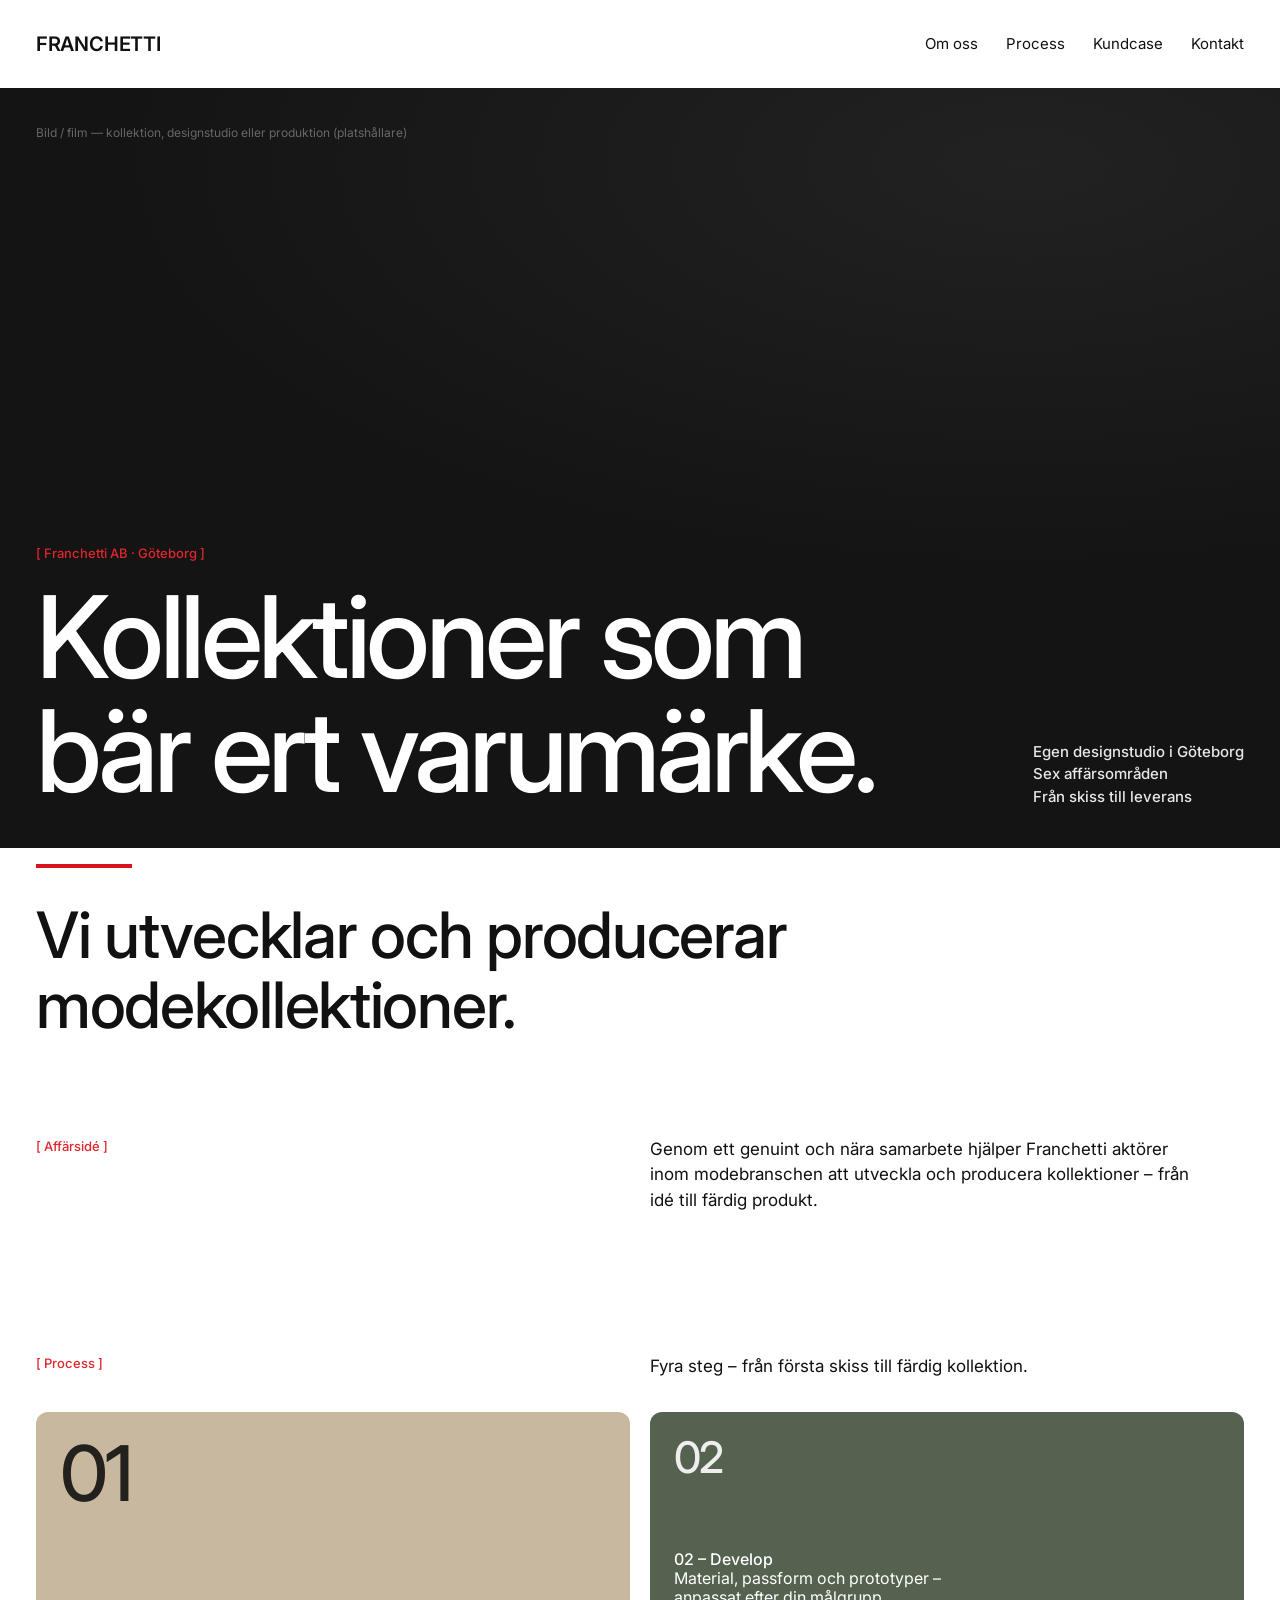
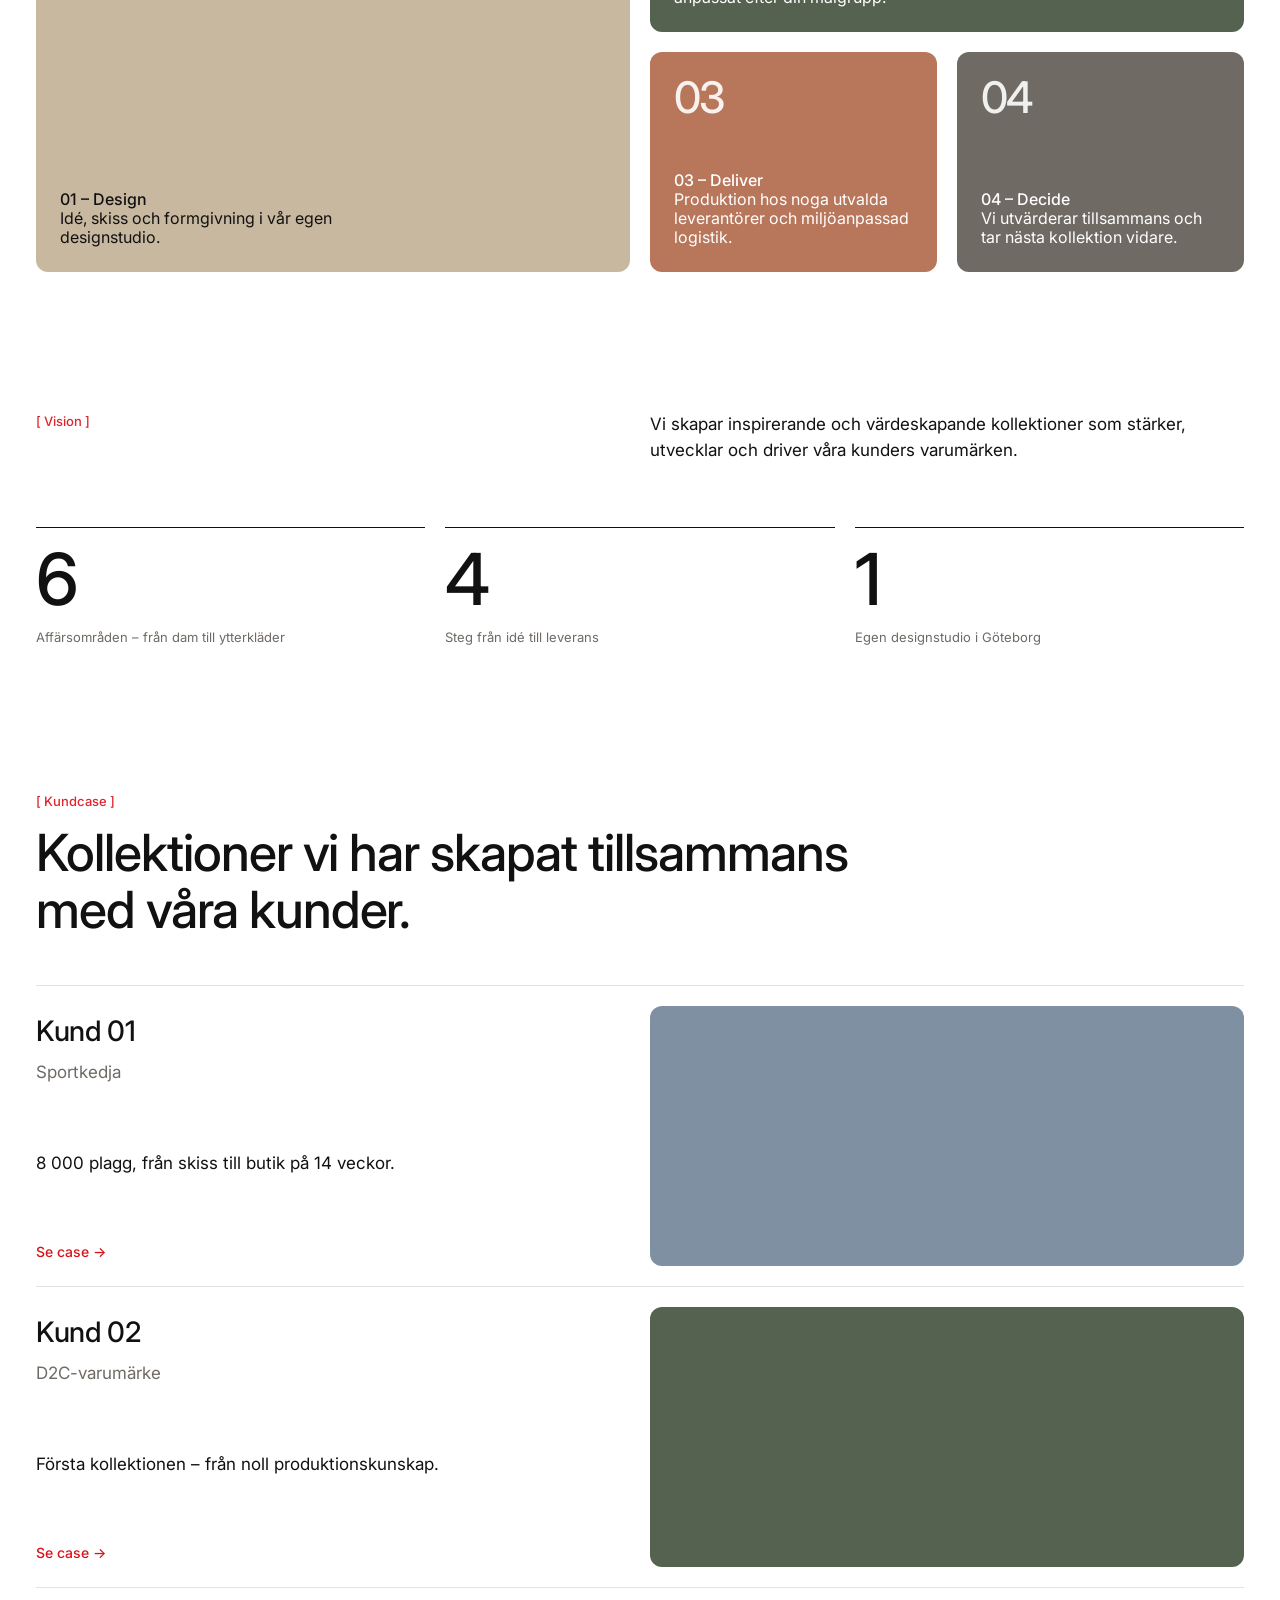
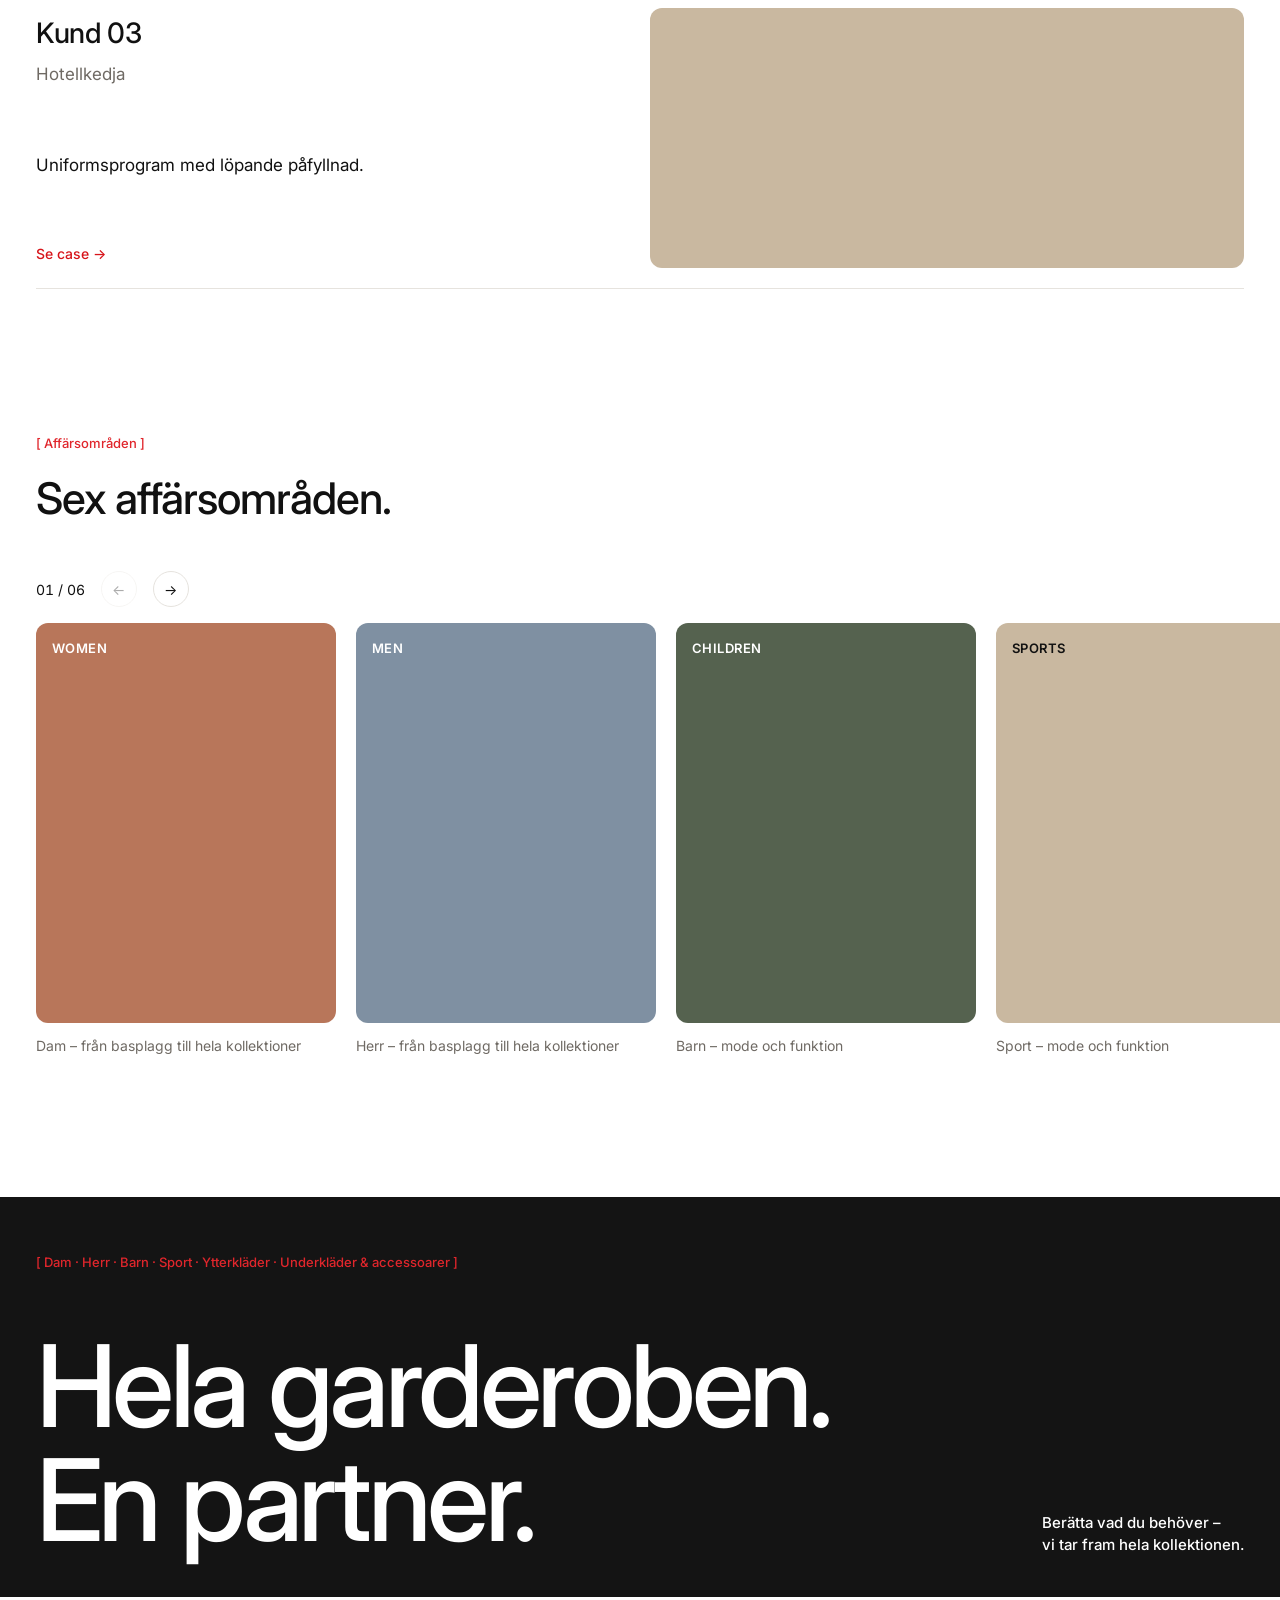
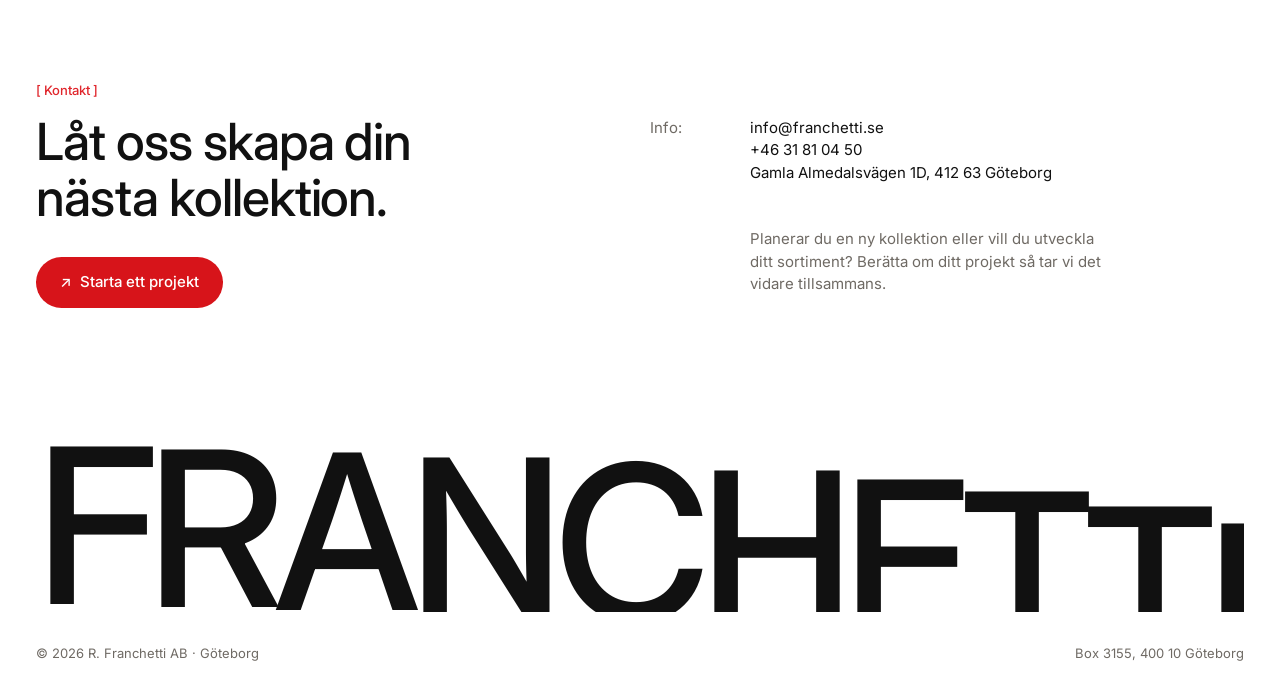
==== commit 38c623ed: "Revert "Revert "Ny startsida enligt Figma-designen (Desktop 1440)""" ====
--- a/index.html
+++ b/index.html
@@ -17,8 +17,8 @@
 <meta name="description" content="Franchetti är en svensk private label-partner baserad i Göteborg. Vi hjälper klädföretag att utveckla, sourca och producera kollektioner under eget varumärke — design, fabrikssourcing, kvalitetskontroll och logistik i en helhet.">
 <link rel="preconnect" href="https://fonts.googleapis.com">
 <link rel="preconnect" href="https://fonts.gstatic.com" crossorigin>
-<link href="https://fonts.googleapis.com/css2?family=Public+Sans:wght@400;500;600&family=Fraunces:opsz,wght@9..144,300..560&display=swap" rel="stylesheet">
-<link rel="stylesheet" href="style.css">
+<link href="https://fonts.googleapis.com/css2?family=Inter:wght@400;500;600&display=swap" rel="stylesheet">
+<link rel="stylesheet" href="home.css">
 
 <!-- Grundläggande Organization-schema. Lägg till "logo" och "foundingDate"
      när ni har en riktig logotyp-URL och har verifierat grundåret. -->
@@ -141,176 +141,204 @@
 
 <header class="site-header">
   <div class="wrap header-inner">
-    <a href="/" class="wordmark">FRANCHETTI</a>
-    <nav aria-label="Huvudmeny">
-      <a href="/foretaget.html">Företaget</a>
-      <a href="/tjanster.html">Tjänster</a>
-      <a href="/kategorier.html">Kategorier</a>
-      <a href="/kundlosningar.html">Kundlösningar</a>
-      <a href="/bevis.html">Bevis</a>
-      <a href="/kontakt.html" class="nav-cta">Kontakt</a>
+    <a href="/" class="wordmark" aria-label="Franchetti – startsida">FRANCHETTI</a>
+    <nav class="site-nav" aria-label="Huvudmeny">
+      <a href="/foretaget.html" class="nav-optional">Om oss</a>
+      <a href="#process">Process</a>
+      <a href="#kundcase">Kundcase</a>
+      <a href="/kontakt.html">Kontakt</a>
     </nav>
   </div>
 </header>
 
 <main id="main">
 
-  <section class="hero">
-    <!-- Decorative pattern-piece linework: real garment construction geometry
-         (bodice block, sleeve cap, collar — grainline, notches, seam
-         allowance), not stock imagery or an illustration of a product.
-         Inert without JS: renders fully drawn-in at low opacity. -->
-    <svg class="hero-motif" viewBox="0 0 500 600" aria-hidden="true" focusable="false">
-      <!-- Bodice front block -->
-      <path id="motif-bodice" class="hero-motif-line" d="M170,40 C195,22 235,22 260,40 L280,95 C288,170 282,245 258,310 L258,360 L145,360 L145,310 C121,245 115,170 123,95 Z" stroke-width="1.25" />
-      <!-- Seam allowance, marked inside the cut line (static, not drawn-on) -->
-      <path class="hero-motif-line hero-motif-dashed" d="M175,55 C195,42 225,42 245,55 L262,98 C269,168 264,235 245,295 L245,340 L160,340 L160,295 C141,235 136,168 143,98 Z" stroke-dasharray="4 5" />
-      <!-- Grainline, arrowed both ends per pattern-making convention -->
-      <path id="motif-grainline" class="hero-motif-line" d="M200,78 L200,322" />
-      <path class="hero-motif-line" d="M200,78 L194,90 L206,90 Z" fill="rgba(241,239,232,.12)" stroke="none" />
-      <path class="hero-motif-line" d="M200,322 L194,310 L206,310 Z" fill="rgba(241,239,232,.12)" stroke="none" />
-      <!-- Notches -->
-      <path class="hero-motif-line" d="M115,150 L104,153" />
-      <path class="hero-motif-line" d="M288,150 L299,153" />
-      <path class="hero-motif-line" d="M119,255 L107,259" />
-      <path class="hero-motif-line" d="M284,255 L296,259" />
-      <!-- Sleeve cap -->
-      <g transform="translate(320,30)">
-        <path id="motif-sleeve" class="hero-motif-line" d="M0,90 C8,35 45,0 90,0 C135,0 172,35 180,90 L180,120 L0,120 Z" stroke-width="1.25" />
-        <path class="hero-motif-line" d="M90,2 L90,14" />
-      </g>
-      <!-- Collar -->
-      <g transform="translate(330,400)">
-        <path id="motif-collar" class="hero-motif-line" d="M0,25 C15,-5 95,-5 110,25 C98,42 82,50 55,50 C28,50 12,42 0,25 Z" stroke-width="1.25" />
-      </g>
-    </svg>
-    <div class="wrap">
-      <p class="eyebrow">Göteborg</p>
-      <h1>Din externa design-, inköps- och produktionsavdelning</h1>
-      <p class="hero-lead">Från första skiss till levererad kollektion under ditt varumärke. Vi tar hela kedjan — eller bara den bit du saknar.</p>
-      <div class="hero-actions">
-        <a href="/kontakt.html" class="link-cta light">Boka ett samtal</a>
-        <a href="/bevis.html" class="link-quiet">Se våra arbeten</a>
-      </div>
-    </div>
-    <!-- Statistikrad borttagen tills verifierade tal finns (grundår, antal fabriker, ledtid) — se README.md -->
-  </section>
-
-  <section class="segments" aria-labelledby="segments-heading">
-    <div class="wrap">
-      <h2 id="segments-heading" class="eyebrow-heading">Vad behöver du hjälp med</h2>
-      <div class="segment-grid">
-        <article>
-          <span class="segment-num">01</span>
-          <h3>Jag driver en kedja</h3>
-          <p>Du importerar själv men saknar designresurs och fabriksnätverk. Vi tar sourcingprovision, du behåller kontrollen.</p>
+  <!-- HERO — mörk fullbredd, byt .hero-media mot bild eller film -->
+  <section class="hero" aria-labelledby="hero-heading">
+    <div class="hero-media" aria-hidden="true"></div>
+    <div class="wrap">
+      <p class="hero-note">Bild / film — kollektion, designstudio eller produktion (platshållare)</p>
+    </div>
+    <div class="wrap hero-bottom">
+      <div>
+        <span class="label">[ Franchetti AB · Göteborg ]</span>
+        <h1 id="hero-heading">
+          <span class="line">Kollektioner som</span>
+          <span class="line">bär ert varumärke.</span>
+        </h1>
+      </div>
+      <ul class="hero-facts">
+        <li>Egen designstudio i Göteborg</li>
+        <li>Sex affärsområden</li>
+        <li>Från skiss till leverans</li>
+      </ul>
+    </div>
+  </section>
+
+  <!-- AFFÄRSIDÉ -->
+  <section class="intro" aria-labelledby="intro-heading">
+    <div class="wrap">
+      <div class="rule" aria-hidden="true"></div>
+      <h2 id="intro-heading" data-reveal>Vi utvecklar och producerar modekollektioner.</h2>
+      <div class="split" data-reveal>
+        <span class="label">[ Affärsidé ]</span>
+        <p>Genom ett genuint och nära samarbete hjälper Franchetti aktörer inom modebranschen att utveckla och producera kollektioner – från idé till färdig produkt.</p>
+      </div>
+    </div>
+  </section>
+
+  <!-- PROCESS — bento: ett stort kort, ett brett, två små -->
+  <section class="process" id="process" aria-labelledby="process-heading">
+    <div class="wrap">
+      <div class="split" data-reveal>
+        <span class="label">[ Process ]</span>
+        <h2 id="process-heading" class="process-lead">Fyra steg – från första skiss till färdig kollektion.</h2>
+      </div>
+      <ol class="bento" data-reveal-group>
+        <li class="bento-card bento-card--lg">
+          <span class="bento-num" aria-hidden="true">01</span>
+          <div>
+            <h3>01 – Design</h3>
+            <p>Idé, skiss och formgivning i vår egen designstudio.</p>
+          </div>
+        </li>
+        <li class="bento-card bento-card--wide">
+          <span class="bento-num" aria-hidden="true">02</span>
+          <div>
+            <h3>02 – Develop</h3>
+            <p>Material, passform och prototyper – anpassat efter din målgrupp.</p>
+          </div>
+        </li>
+        <li class="bento-card bento-card--a">
+          <span class="bento-num" aria-hidden="true">03</span>
+          <div>
+            <h3>03 – Deliver</h3>
+            <p>Produktion hos noga utvalda leverantörer och miljöanpassad logistik.</p>
+          </div>
+        </li>
+        <li class="bento-card bento-card--b">
+          <span class="bento-num" aria-hidden="true">04</span>
+          <div>
+            <h3>04 – Decide</h3>
+            <p>Vi utvärderar tillsammans och tar nästa kollektion vidare.</p>
+          </div>
+        </li>
+      </ol>
+    </div>
+  </section>
+
+  <!-- VISION + NYCKELTAL -->
+  <section class="vision" aria-labelledby="vision-heading">
+    <div class="wrap">
+      <div class="split" data-reveal>
+        <span class="label" id="vision-heading">[ Vision ]</span>
+        <p>Vi skapar inspirerande och värdeskapande kollektioner som stärker, utvecklar och driver våra kunders varumärken.</p>
+      </div>
+      <!-- Fjärde nyckeltalet (antal levererade kollektioner) väntar på
+           verifierat tal — lägg till ett <li> här när det finns. -->
+      <ul class="stats" data-reveal-group>
+        <li><span class="stat-num">6</span><span class="stat-label">Affärsområden – från dam till ytterkläder</span></li>
+        <li><span class="stat-num">4</span><span class="stat-label">Steg från idé till leverans</span></li>
+        <li><span class="stat-num">1</span><span class="stat-label">Egen designstudio i Göteborg</span></li>
+      </ul>
+    </div>
+  </section>
+
+  <!-- KUNDCASE — byt .case-media-blocken mot riktiga foton -->
+  <section class="cases" id="kundcase" aria-labelledby="cases-heading">
+    <div class="wrap">
+      <span class="label" data-reveal>[ Kundcase ]</span>
+      <h2 id="cases-heading" data-reveal>Kollektioner vi har skapat tillsammans med våra kunder.</h2>
+      <div class="case-list">
+        <article class="case case--1" data-reveal>
+          <div class="case-text">
+            <div>
+              <h3>Kund 01</h3>
+              <p class="case-meta">Sportkedja</p>
+            </div>
+            <p>8 000 plagg, från skiss till butik på 14 veckor.</p>
+            <a class="case-link" href="/bevis.html">Se case <span aria-hidden="true">→</span></a>
+          </div>
+          <div class="case-media" role="img" aria-label="Platshållare för produktbild, sportkollektion"><div></div></div>
         </article>
-        <article>
-          <span class="segment-num">02</span>
-          <h3>Jag bygger ett varumärke</h3>
-          <p>Du har publiken och idéerna. Vi tar allt mellan skiss och leverans, på villkor anpassade efter din volym.</p>
+        <article class="case case--2" data-reveal>
+          <div class="case-text">
+            <div>
+              <h3>Kund 02</h3>
+              <p class="case-meta">D2C-varumärke</p>
+            </div>
+            <p>Första kollektionen – från noll produktionskunskap.</p>
+            <a class="case-link" href="/bevis.html">Se case <span aria-hidden="true">→</span></a>
+          </div>
+          <div class="case-media" role="img" aria-label="Platshållare för produktbild, D2C-kollektion"><div></div></div>
         </article>
-        <article>
-          <span class="segment-num">03</span>
-          <h3>Jag köper arbetskläder</h3>
-          <p>Uniform och profil i återkommande volymer, med spårbar produktion och en fast månadsavgift.</p>
+        <article class="case case--3" data-reveal>
+          <div class="case-text">
+            <div>
+              <h3>Kund 03</h3>
+              <p class="case-meta">Hotellkedja</p>
+            </div>
+            <p>Uniformsprogram med löpande påfyllnad.</p>
+            <a class="case-link" href="/bevis.html">Se case <span aria-hidden="true">→</span></a>
+          </div>
+          <div class="case-media" role="img" aria-label="Platshållare för produktbild, uniformsprogram"><div></div></div>
         </article>
       </div>
     </div>
   </section>
 
-  <section class="process" aria-labelledby="process-heading">
-    <div class="wrap">
-      <h2 id="process-heading" class="eyebrow-heading" data-reveal>Vår process</h2>
-      <div class="process-progress" aria-hidden="true">
-        <span class="process-progress-num process-progress-current">01</span>
-        <div class="process-progress-track"><div class="process-progress-fill"></div></div>
-        <span class="process-progress-num">05</span>
-      </div>
-      <div class="process-pin">
-        <div class="process-steps">
-          <div class="process-step">
-            <span class="process-step-num">01</span>
-            <h3>Skiss och design</h3>
-            <p>Konceptarbete, skisser, moodboards och materialval fram till en godkänd kollektion.</p>
-          </div>
-          <div class="process-step">
-            <span class="process-step-num">02</span>
-            <h3>Sourcing och fabriksval</h3>
-            <p>Val av rätt fabrik i vårt nätverk, prisförhandling och kontraktshantering.</p>
-          </div>
-          <div class="process-step">
-            <span class="process-step-num">03</span>
-            <h3>Produktion</h3>
-            <p>Tillverkning i den valda fabriken, enligt godkänd design, materialspecifikation och tidsplan.</p>
-          </div>
-          <div class="process-step">
-            <span class="process-step-num">04</span>
-            <h3>Kvalitetskontroll</h3>
-            <p>Fabriksinspektion inför och under produktion, enligt de kontrollpunkter som är relevanta för produkttypen.</p>
-          </div>
-          <div class="process-step">
-            <span class="process-step-num">05</span>
-            <h3>Leverans</h3>
-            <p>Fraktbokning, dokumentation och tullhantering från fabrik till ert lager eller er butik.</p>
-          </div>
-        </div>
-      </div>
-    </div>
-  </section>
-
-  <section class="cases" aria-labelledby="cases-heading">
-    <h2 id="cases-heading" class="sr-only">Utvalda arbeten</h2>
-    <div class="case-grid">
-      <!-- Ersätt case-image-blocken med riktiga produktfoton (img-taggar) när de finns -->
-      <figure class="case-item">
-        <div class="case-image case-image--a" role="img" aria-label="Platshållare för produktbild, sportkollektion"></div>
-        <figcaption>
-          <span class="eyebrow">Sportkedja</span>
-          <p>8 000 plagg, skiss till butik på 14 veckor</p>
-        </figcaption>
-      </figure>
-      <figure class="case-item">
-        <div class="case-image case-image--b" role="img" aria-label="Platshållare för produktbild, D2C-kollektion"></div>
-        <figcaption>
-          <span class="eyebrow">D2C-varumärke</span>
-          <p>Första kollektionen, från noll produktionskunskap</p>
-        </figcaption>
-      </figure>
-      <figure class="case-item">
-        <div class="case-image case-image--c" role="img" aria-label="Platshållare för produktbild, uniformsprogram"></div>
-        <figcaption>
-          <span class="eyebrow">Hotellkedja</span>
-          <p>Uniformsprogram med löpande påfyllnad</p>
-        </figcaption>
-      </figure>
-    </div>
-  </section>
-
-  <!-- PLACEHOLDER: grayscale customer-logo strip goes here once real logos
-       exist (see README.md "platshållare" list). No fabricated customer
-       names/logos — leave this section out entirely until real ones are
-       supplied, then add a simple flex/grid row of <img> logos here. -->
-
-  <section class="services" aria-labelledby="services-heading">
-    <div class="wrap">
-      <h2 id="services-heading" class="eyebrow-heading">Tjänster</h2>
-      <ul class="service-list">
-        <li><span>Design och kollektionsutveckling</span><span class="service-price">per stil</span></li>
-        <li><span>Passform och gradering</span><span class="service-price">per stil</span></li>
-        <li><span>Fabrikssourcing</span><span class="service-price">provision</span></li>
-        <li><span>Kvalitetskontroll på plats</span><span class="service-price">per inspektion</span></li>
-        <li><span>Logistik och tull</span><span class="service-price">per sändning</span></li>
-        <li><span>Spårbarhet och ESG-underlag</span><span class="service-price">retainer</span></li>
-      </ul>
-    </div>
-  </section>
-
-  <section class="cta">
-    <div class="wrap">
-      <h2>Berätta vad du vill ta fram.</h2>
-      <p>Vi återkommer med ett upplägg och en prisindikation inom två arbetsdagar.</p>
-      <a href="/kontakt.html" class="link-cta light">Skicka din förfrågan</a>
+  <!-- AFFÄRSOMRÅDEN — horisontell karusell, pilarna styrs av js/home.js -->
+  <section class="areas" aria-labelledby="areas-heading">
+    <div class="wrap">
+      <span class="label" data-reveal>[ Affärsområden ]</span>
+      <h2 id="areas-heading" data-reveal>Sex affärsområden.</h2>
+      <div class="areas-controls">
+        <span class="areas-count" aria-live="polite"><span class="areas-current">01</span> / 06</span>
+        <button type="button" class="areas-prev" aria-label="Föregående affärsområde">←</button>
+        <button type="button" class="areas-next" aria-label="Nästa affärsområde">→</button>
+      </div>
+    </div>
+    <ul class="area-track" tabindex="0" aria-label="Affärsområden">
+      <li class="area area--women"><div class="area-card"><div></div><span class="area-name">WOMEN</span></div><p>Dam – från basplagg till hela kollektioner</p></li>
+      <li class="area area--men"><div class="area-card"><div></div><span class="area-name">MEN</span></div><p>Herr – från basplagg till hela kollektioner</p></li>
+      <li class="area area--kids"><div class="area-card"><div></div><span class="area-name">CHILDREN</span></div><p>Barn – mode och funktion</p></li>
+      <li class="area area--sports"><div class="area-card"><div></div><span class="area-name">SPORTS</span></div><p>Sport – mode och funktion</p></li>
+      <li class="area area--outer"><div class="area-card"><div></div><span class="area-name">OUTERWEAR</span></div><p>Ytterkläder – för alla säsonger</p></li>
+      <li class="area area--under"><div class="area-card"><div></div><span class="area-name">UNDERWEAR &amp; ACCESSORIES</span></div><p>Underkläder &amp; accessoarer</p></li>
+    </ul>
+  </section>
+
+  <!-- MÖRKT BAND -->
+  <section class="band" aria-labelledby="band-heading">
+    <div class="wrap band-inner">
+      <span class="label">[ Dam · Herr · Barn · Sport · Ytterkläder · Underkläder &amp; accessoarer ]</span>
+      <div class="band-bottom">
+        <h2 id="band-heading" data-reveal>
+          <span class="line">Hela garderoben.</span>
+          <span class="line">En partner.</span>
+        </h2>
+        <p>Berätta vad du behöver –<br>vi tar fram hela kollektionen.</p>
+      </div>
+    </div>
+  </section>
+
+  <!-- KONTAKT -->
+  <section class="contact" aria-labelledby="contact-heading">
+    <div class="wrap contact-grid">
+      <div data-reveal>
+        <span class="label">[ Kontakt ]</span>
+        <h2 id="contact-heading">Låt oss skapa din nästa kollektion.</h2>
+        <a class="pill" href="/kontakt.html"><span aria-hidden="true">↗</span> Starta ett projekt</a>
+      </div>
+      <dl class="contact-info" data-reveal>
+        <dt>Info:</dt>
+        <dd>
+          <a href="mailto:info@franchetti.se">info@franchetti.se</a><br>
+          <a href="tel:+4631810450">+46 31 81 04 50</a><br>
+          Gamla Almedalsvägen 1D, 412 63 Göteborg
+        </dd>
+        <dd class="contact-pitch">Planerar du en ny kollektion eller vill du utveckla ditt sortiment? Berätta om ditt projekt så tar vi det vidare tillsammans.</dd>
+      </dl>
     </div>
   </section>
 
@@ -318,8 +346,11 @@
 
 <footer class="site-footer">
   <div class="wrap">
-    <p>R. Franchetti AB · Box 3155, 400 10 Göteborg · Gamla Almedalsvägen 1D, 412 63 Göteborg</p>
-    <p>Tel: +46 31 81 04 50 · <a href="mailto:info@franchetti.se">info@franchetti.se</a></p>
+    <span class="footer-mark" aria-hidden="true">FRANCHETTI</span>
+    <div class="footer-meta">
+      <p>© 2026 R. Franchetti AB · Göteborg</p>
+      <p>Box 3155, 400 10 Göteborg</p>
+    </div>
   </div>
 </footer>
 
--- a/home.css
+++ b/home.css
@@ -0,0 +1,609 @@
+/*
+ * Startsidan (index.html) — byggd från Figma-framen "Franchetti – Desktop 1440".
+ * Fristående från style.css så att de övriga nio sidorna inte påverkas.
+ *
+ * Grid: 1440px ram, 40px sidomarginal, 20px gutter.
+ * Typsnitt: Inter. Färger: nästan svart + vitt, röd bara som accent
+ * (etiketter, hero-linje, CTA-knapp, Outerwear-kortet).
+ */
+
+:root {
+  --ink: #111111;
+  --band: #141414;
+  --white: #FFFFFF;
+  --muted: #6F6A64;
+  --line: #E6E3DE;
+  --red: #D7141A;
+  --red-label: #E0262C;
+
+  --sand: #C9B8A0;
+  --terracotta: #B8765A;
+  --bluegrey: #7F90A2;
+  --green: #55624F;
+  --stone: #6F6A64;
+
+  --font: 'Inter', -apple-system, BlinkMacSystemFont, 'Segoe UI', Roboto, Helvetica, Arial, sans-serif;
+
+  --gutter: 20px;
+  --side: clamp(20px, 2.8vw, 40px);
+  --radius: 12px;
+  --section: clamp(96px, 11vw, 160px);
+
+  --ease-out: cubic-bezier(0.23, 1, 0.32, 1);
+}
+
+* { box-sizing: border-box; margin: 0; padding: 0; }
+
+html { background: var(--white); }
+
+body {
+  font-family: var(--font);
+  color: var(--ink);
+  background: var(--white);
+  line-height: 1.5;
+  -webkit-font-smoothing: antialiased;
+  text-rendering: optimizeLegibility;
+}
+
+img { display: block; max-width: 100%; }
+a { color: inherit; text-decoration: none; }
+button { font: inherit; color: inherit; background: none; border: 0; cursor: pointer; }
+
+a:focus-visible,
+button:focus-visible {
+  outline: 2px solid var(--red);
+  outline-offset: 3px;
+}
+
+.wrap {
+  width: 100%;
+  max-width: 1440px;
+  margin: 0 auto;
+  padding: 0 var(--side);
+}
+
+.sr-only {
+  position: absolute;
+  width: 1px; height: 1px;
+  overflow: hidden;
+  clip: rect(0 0 0 0);
+  white-space: nowrap;
+}
+
+.skip-link {
+  position: absolute;
+  top: -100%;
+  left: 12px;
+  z-index: 100;
+  background: var(--white);
+  color: var(--ink);
+  padding: 10px 18px;
+  border-radius: 0 0 8px 8px;
+  font-size: 13px;
+  transition: top 160ms var(--ease-out);
+}
+.skip-link:focus-visible { top: 0; }
+
+/* Scroll-reveal: synligt som standard (utan JS, sökrobotar, reduced motion).
+   Döljs bara när JS körs och användaren tillåter rörelse — se js/site.js. */
+html.js:not(.reduced-motion) [data-reveal] {
+  opacity: 0;
+  transform: translateY(16px);
+}
+html.js:not(.reduced-motion) [data-reveal-group] > * {
+  opacity: 0;
+  transform: translateY(16px);
+}
+
+/* Små etiketter i hakparentes — sajtens röda accent */
+.label {
+  display: inline-block;
+  font-size: 13px;
+  font-weight: 500;
+  line-height: 1.4;
+  color: var(--red-label);
+}
+
+/* ---------- Header ---------- */
+.site-header {
+  position: sticky;
+  top: 0;
+  z-index: 50;
+  background: rgba(255, 255, 255, 0.92);
+  -webkit-backdrop-filter: saturate(1.4) blur(12px);
+  backdrop-filter: saturate(1.4) blur(12px);
+}
+.header-inner {
+  display: flex;
+  align-items: center;
+  justify-content: space-between;
+  height: 88px;
+}
+.wordmark {
+  font-size: 20px;
+  font-weight: 600;
+  letter-spacing: -0.01em;
+}
+.site-nav {
+  display: flex;
+  gap: 28px;
+  font-size: 15px;
+}
+.site-nav a {
+  position: relative;
+  padding: 4px 0;
+}
+.site-nav a::after {
+  content: '';
+  position: absolute;
+  left: 0; right: 0; bottom: 0;
+  height: 1px;
+  background: currentColor;
+  transform: scaleX(0);
+  transform-origin: right;
+  transition: transform 300ms var(--ease-out);
+}
+@media (hover: hover) and (pointer: fine) {
+  .site-nav a:hover::after { transform: scaleX(1); transform-origin: left; }
+}
+
+/* ---------- Hero ---------- */
+.hero {
+  position: relative;
+  background: var(--band);
+  color: var(--white);
+  min-height: min(760px, calc(100svh - 88px));
+  display: flex;
+  flex-direction: column;
+  justify-content: space-between;
+  overflow: hidden;
+}
+/* Platshållare för bild/film — byt .hero-media mot <img>/<video> */
+.hero-media {
+  position: absolute;
+  inset: 0;
+  background:
+    radial-gradient(120% 90% at 80% 10%, rgba(255,255,255,0.06), transparent 60%),
+    var(--band);
+}
+.hero-note {
+  position: relative;
+  padding-top: 36px;
+  font-size: 12px;
+  color: rgba(255,255,255,0.35);
+}
+.hero-bottom {
+  position: relative;
+  display: flex;
+  align-items: flex-end;
+  justify-content: space-between;
+  gap: 40px;
+  padding-bottom: 40px;
+}
+.hero h1 {
+  margin-top: 16px;
+  font-size: clamp(48px, 8.9vw, 128px);
+  font-weight: 500;
+  line-height: 1;
+  letter-spacing: -0.04em;
+}
+.hero h1 .line { display: block; }
+.hero-facts {
+  list-style: none;
+  font-size: 15px;
+  font-weight: 500;
+  line-height: 1.5;
+  white-space: nowrap;
+  color: rgba(255,255,255,0.9);
+}
+
+/* ---------- Affärsidé ---------- */
+.intro { padding-top: 16px; }
+.intro .rule {
+  width: 96px;
+  height: 4px;
+  background: var(--red);
+  margin-bottom: 32px;
+}
+.intro h2 {
+  max-width: 22ch;
+  font-size: clamp(36px, 5vw, 72px);
+  font-weight: 500;
+  line-height: 1.1;
+  letter-spacing: -0.02em;
+}
+
+/* Tvåkolumns-rad: etikett vänster, text höger (återkommer på flera ställen) */
+.split {
+  display: grid;
+  grid-template-columns: 1fr 1fr;
+  gap: var(--gutter);
+  align-items: start;
+}
+.split > :last-child { max-width: 560px; }
+.split p { font-size: 17px; line-height: 1.5; }
+
+.intro .split { margin-top: 96px; }
+
+/* ---------- Process: bento ---------- */
+.process { padding-top: var(--section); }
+.process .split { margin-bottom: 32px; }
+.bento {
+  display: grid;
+  grid-template-columns: repeat(2, 1fr) repeat(2, 1fr);
+  grid-template-rows: 220px 220px;
+  gap: var(--gutter);
+}
+.bento-card {
+  position: relative;
+  border-radius: var(--radius);
+  overflow: hidden;
+  padding: 24px;
+  display: flex;
+  flex-direction: column;
+  justify-content: space-between;
+  color: var(--white);
+}
+.bento-card--lg { grid-column: 1 / 3; grid-row: 1 / 3; background: var(--sand); color: var(--ink); }
+.bento-card--wide { grid-column: 3 / 5; grid-row: 1; background: var(--green); }
+.bento-card--a { grid-column: 3; grid-row: 2; background: var(--terracotta); }
+.bento-card--b { grid-column: 4; grid-row: 2; background: var(--stone); }
+
+.bento-num {
+  font-size: clamp(48px, 6vw, 88px);
+  font-weight: 500;
+  line-height: 1;
+  letter-spacing: -0.04em;
+  opacity: 0.9;
+}
+.bento-card--wide .bento-num,
+.bento-card--a .bento-num,
+.bento-card--b .bento-num { font-size: clamp(32px, 3.4vw, 48px); }
+.bento-card h3 {
+  font-size: 16px;
+  font-weight: 500;
+  line-height: 1.2;
+}
+.bento-card p {
+  max-width: 300px;
+  font-size: 16px;
+  line-height: 1.2;
+}
+
+/* ---------- Vision + nyckeltal ---------- */
+.vision { padding-top: var(--section); }
+.vision .split > :last-child p {
+  font-size: clamp(22px, 2.3vw, 32px);
+  line-height: 1.25;
+  letter-spacing: -0.01em;
+}
+.stats {
+  list-style: none;
+  display: grid;
+  grid-template-columns: repeat(3, 1fr);
+  gap: var(--gutter);
+  margin-top: 64px;
+}
+.stats li {
+  border-top: 1px solid var(--ink);
+  padding-top: 16px;
+}
+.stat-num {
+  display: block;
+  font-size: clamp(48px, 5.6vw, 80px);
+  font-weight: 500;
+  line-height: 1;
+  letter-spacing: -0.04em;
+}
+.stat-label {
+  display: block;
+  margin-top: 12px;
+  font-size: 13px;
+  color: var(--muted);
+}
+
+/* ---------- Kundcase ---------- */
+.cases { padding-top: var(--section); }
+.cases h2 {
+  max-width: 26ch;
+  margin-top: 12px;
+  font-size: clamp(32px, 4vw, 56px);
+  font-weight: 500;
+  line-height: 1.1;
+  letter-spacing: -0.02em;
+}
+.case-list { margin-top: 48px; border-top: 1px solid var(--line); }
+.case {
+  display: grid;
+  grid-template-columns: 1fr 1fr;
+  gap: var(--gutter);
+  padding: 20px 0;
+  border-bottom: 1px solid var(--line);
+}
+.case-text {
+  display: flex;
+  flex-direction: column;
+  justify-content: space-between;
+  gap: 24px;
+  padding: 4px 0;
+}
+.case-text h3 {
+  font-size: clamp(22px, 2.2vw, 32px);
+  font-weight: 500;
+  letter-spacing: -0.01em;
+}
+.case-meta {
+  margin-top: 8px;
+  font-size: 13px;
+  color: var(--muted);
+}
+.case-text p { max-width: 420px; font-size: 17px; }
+.case-link {
+  align-self: flex-start;
+  font-size: 14px;
+  font-weight: 500;
+  color: var(--red);
+}
+.case-link span { display: inline-block; transition: transform 300ms var(--ease-out); }
+@media (hover: hover) and (pointer: fine) {
+  .case-link:hover span { transform: translateX(4px); }
+}
+.case-media {
+  height: 260px;
+  border-radius: var(--radius);
+  overflow: hidden;
+}
+.case-media > div {
+  width: 100%; height: 100%;
+  transition: transform 900ms var(--ease-out);
+}
+@media (hover: hover) and (pointer: fine) {
+  .case:hover .case-media > div { transform: scale(1.04); }
+}
+.case--1 .case-media > div { background: var(--bluegrey); }
+.case--2 .case-media > div { background: var(--green); }
+.case--3 .case-media > div { background: var(--sand); }
+
+/* ---------- Affärsområden: karusell ---------- */
+.areas { padding-top: var(--section); }
+.areas h2 {
+  margin-top: 12px;
+  font-size: clamp(32px, 3.4vw, 48px);
+  font-weight: 500;
+  letter-spacing: -0.02em;
+}
+.areas-controls {
+  display: flex;
+  align-items: center;
+  gap: 16px;
+  margin: 40px 0 16px;
+  font-size: 14px;
+  font-variant-numeric: tabular-nums;
+}
+.areas-controls button {
+  width: 36px; height: 36px;
+  border: 1px solid var(--line);
+  border-radius: 50%;
+  display: grid;
+  place-items: center;
+  transition: background 200ms var(--ease-out), color 200ms var(--ease-out), opacity 200ms;
+}
+.areas-controls button:disabled { opacity: 0.35; cursor: default; }
+@media (hover: hover) and (pointer: fine) {
+  .areas-controls button:not(:disabled):hover { background: var(--ink); color: var(--white); border-color: var(--ink); }
+}
+.area-track {
+  display: grid;
+  grid-auto-flow: column;
+  grid-auto-columns: 300px;
+  gap: var(--gutter);
+  overflow-x: auto;
+  scroll-snap-type: x mandatory;
+  scrollbar-width: none;
+  padding-left: var(--side);
+  padding-right: var(--side);
+  scroll-padding-left: var(--side);
+  margin: 0 auto;
+  max-width: 1440px;
+}
+.area-track::-webkit-scrollbar { display: none; }
+.area { scroll-snap-align: start; }
+.area-card {
+  position: relative;
+  height: 400px;
+  border-radius: var(--radius);
+  overflow: hidden;
+}
+.area-card > div {
+  width: 100%; height: 100%;
+  transition: transform 900ms var(--ease-out);
+}
+@media (hover: hover) and (pointer: fine) {
+  .area:hover .area-card > div { transform: scale(1.05); }
+}
+.area-name {
+  position: absolute;
+  top: 16px; left: 16px;
+  font-size: 13px;
+  font-weight: 600;
+  letter-spacing: 0.04em;
+  color: var(--white);
+}
+.area--sports .area-name { color: var(--ink); }
+.area p {
+  margin-top: 12px;
+  font-size: 14px;
+  color: var(--muted);
+}
+.area--women  .area-card > div { background: var(--terracotta); }
+.area--men    .area-card > div { background: var(--bluegrey); }
+.area--kids   .area-card > div { background: var(--green); }
+.area--sports .area-card > div { background: var(--sand); }
+.area--outer  .area-card > div { background: var(--red); }
+.area--under  .area-card > div { background: var(--ink); }
+
+/* ---------- Mörkt band ---------- */
+.band {
+  margin-top: var(--section);
+  background: var(--band);
+  color: var(--white);
+}
+.band-inner {
+  min-height: 400px;
+  display: flex;
+  flex-direction: column;
+  justify-content: space-between;
+  padding-top: 56px;
+  padding-bottom: 40px;
+}
+.band-bottom {
+  display: flex;
+  align-items: flex-end;
+  justify-content: space-between;
+  gap: 40px;
+  margin-top: 48px;
+}
+.band h2 {
+  font-size: clamp(48px, 8.9vw, 128px);
+  font-weight: 500;
+  line-height: 1;
+  letter-spacing: -0.04em;
+}
+.band h2 .line { display: block; }
+.band-bottom p {
+  font-size: 15px;
+  font-weight: 500;
+  line-height: 1.5;
+  white-space: nowrap;
+}
+
+/* ---------- Kontakt ---------- */
+.contact { padding-top: 80px; }
+.contact h2 {
+  margin-top: 12px;
+  font-size: clamp(32px, 4vw, 56px);
+  font-weight: 500;
+  line-height: 1.1;
+  letter-spacing: -0.02em;
+  max-width: 14ch;
+}
+.contact-grid {
+  display: grid;
+  grid-template-columns: 1fr 1fr;
+  gap: var(--gutter);
+}
+.contact-info {
+  display: grid;
+  grid-template-columns: 80px 1fr;
+  gap: 8px var(--gutter);
+  font-size: 15px;
+  padding-top: 40px;
+}
+.contact-info dt { color: var(--muted); }
+.contact-info dd a { border-bottom: 1px solid transparent; transition: border-color 200ms; }
+@media (hover: hover) and (pointer: fine) {
+  .contact-info dd a:hover { border-color: currentColor; }
+}
+.contact-info .contact-pitch {
+  grid-column: 2;
+  margin-top: 24px;
+  max-width: 360px;
+  color: var(--muted);
+}
+
+.pill {
+  display: inline-flex;
+  align-items: center;
+  gap: 8px;
+  margin-top: 32px;
+  padding: 14px 24px;
+  border-radius: 999px;
+  background: var(--red);
+  color: var(--white);
+  font-size: 15px;
+  font-weight: 500;
+  transition: background 200ms var(--ease-out), transform 200ms var(--ease-out);
+}
+@media (hover: hover) and (pointer: fine) {
+  .pill:hover { background: #B51015; }
+}
+.pill:active { transform: scale(0.98); }
+
+/* ---------- Footer med jätteordmärke ---------- */
+.site-footer { padding-top: 120px; padding-bottom: 32px; overflow: hidden; }
+.footer-mark {
+  display: block;
+  font-size: 16vw; /* ungefärlig reserv — js/home.js passar in exakt bredd */
+  font-weight: 500;
+  line-height: 0.85;
+  letter-spacing: -0.05em;
+  white-space: nowrap;
+}
+@media (min-width: 1440px) {
+  .footer-mark { font-size: 230px; }
+}
+.footer-mark .char { display: inline-block; }
+.footer-meta {
+  display: flex;
+  justify-content: space-between;
+  gap: 24px;
+  margin-top: 32px;
+  font-size: 13px;
+  color: var(--muted);
+}
+
+/* ---------- Surfplatta ---------- */
+@media (max-width: 1024px) {
+  .hero-bottom, .band-bottom { flex-direction: column; align-items: flex-start; gap: 24px; }
+  .bento { grid-template-rows: 200px 200px; }
+}
+
+/* ---------- Mobil ---------- */
+@media (max-width: 760px) {
+  .header-inner { height: 64px; }
+  .site-nav { gap: 16px; font-size: 14px; }
+  .site-nav .nav-optional { display: none; }
+
+  .hero { min-height: calc(100svh - 64px); }
+  .hero-note { padding-top: 24px; }
+  .hero-bottom { padding-bottom: 28px; }
+
+  .intro .split { margin-top: 48px; }
+  .split { grid-template-columns: 1fr; gap: 16px; }
+
+  .bento {
+    grid-template-columns: 1fr 1fr;
+    grid-template-rows: 300px 180px 260px;
+  }
+  .bento-card--lg   { grid-column: 1 / 3; grid-row: 1; }
+  .bento-card--wide { grid-column: 1 / 3; grid-row: 2; }
+  .bento-card--a    { grid-column: 1; grid-row: 3; }
+  .bento-card--b    { grid-column: 2; grid-row: 3; }
+  .bento-card { padding: 16px; }
+  .bento-card p { font-size: 14px; }
+
+  .stats { grid-template-columns: 1fr 1fr; row-gap: 32px; margin-top: 40px; }
+
+  .case { grid-template-columns: 1fr; }
+  .case-media { height: 220px; order: -1; }
+
+  .area-track { grid-auto-columns: 78vw; }
+  .area-card { height: 360px; }
+
+  .band-bottom p { white-space: normal; }
+
+  .contact-grid { grid-template-columns: 1fr; }
+  .contact-info { padding-top: 16px; }
+
+  .site-footer { padding-top: 80px; }
+  .footer-meta { flex-direction: column; gap: 4px; }
+}
+
+/* Reduced motion: stäng av hover-zoom och övergångar */
+@media (prefers-reduced-motion: reduce) {
+  *, *::before, *::after { transition: none !important; }
+}
+
+.process-lead { font-size: 17px; font-weight: 400; line-height: 1.5; }
+.bento { list-style: none; }
+.area-track { list-style: none; }
